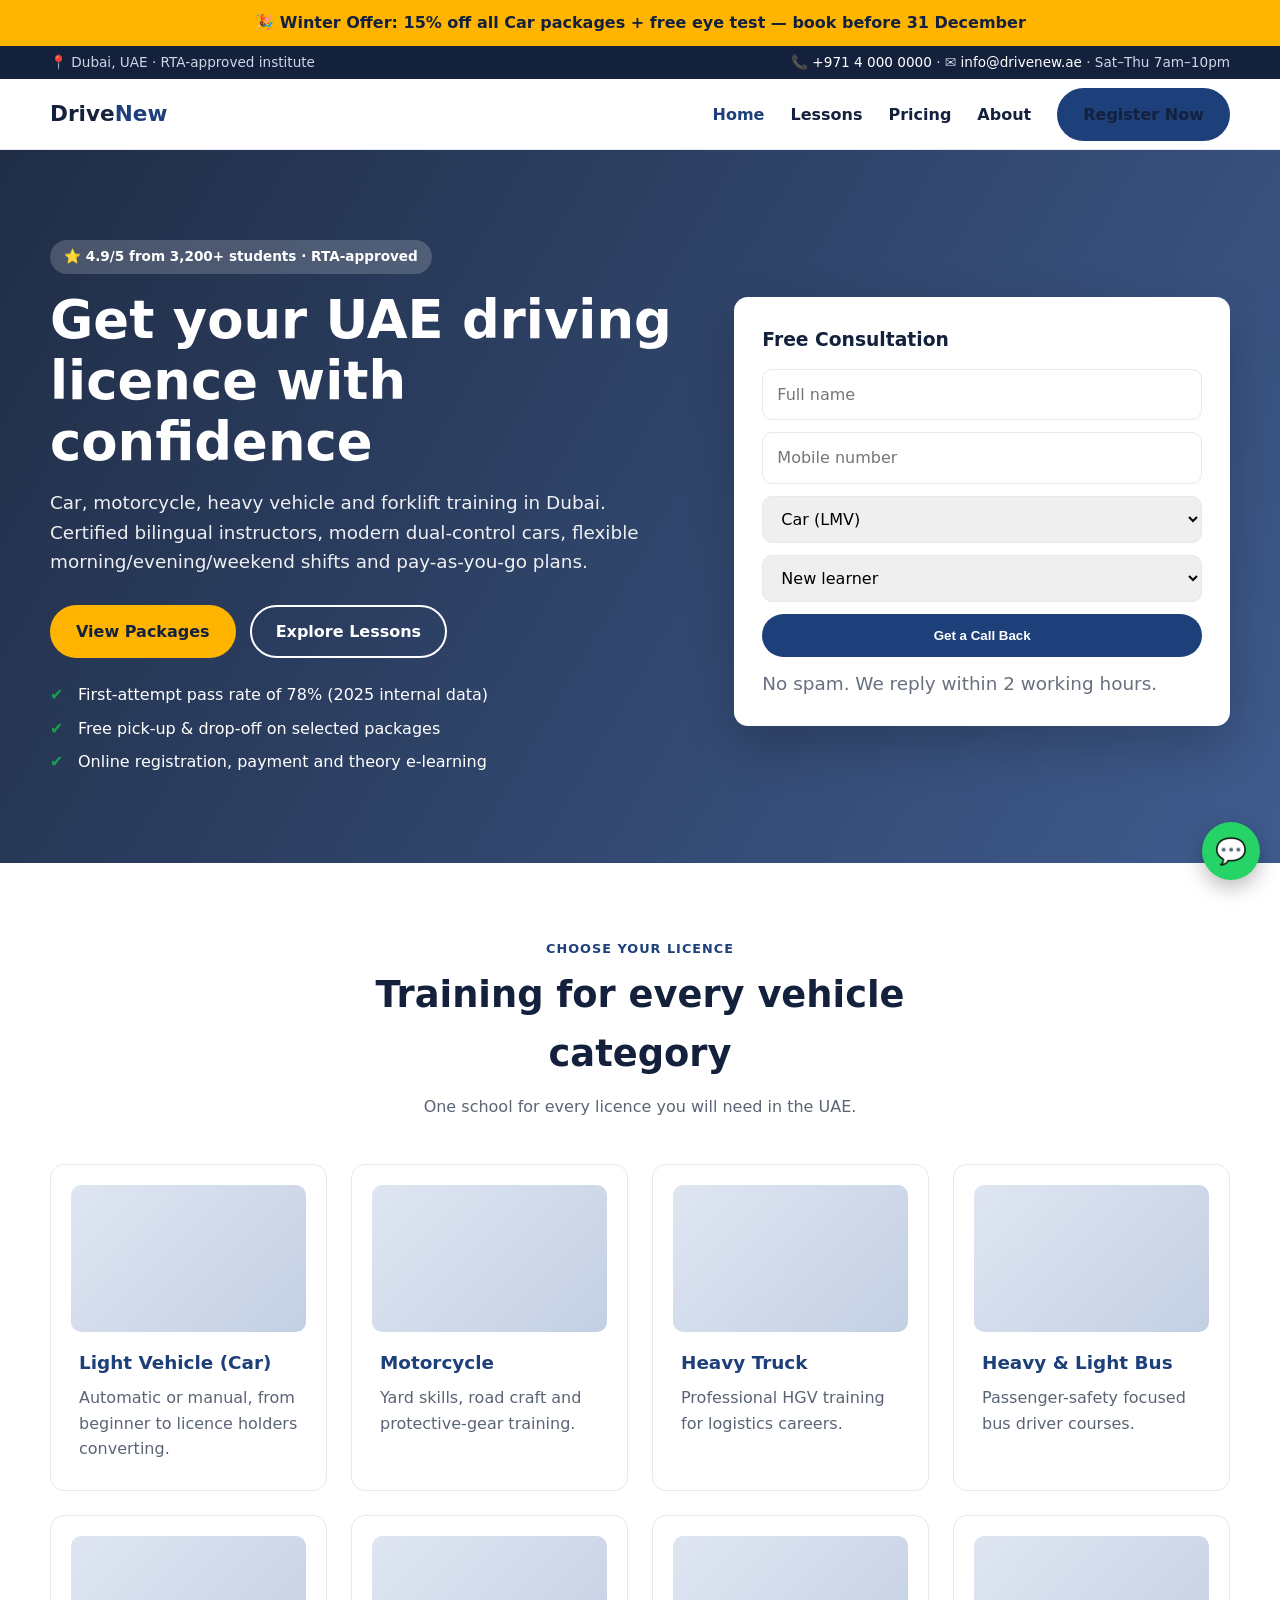
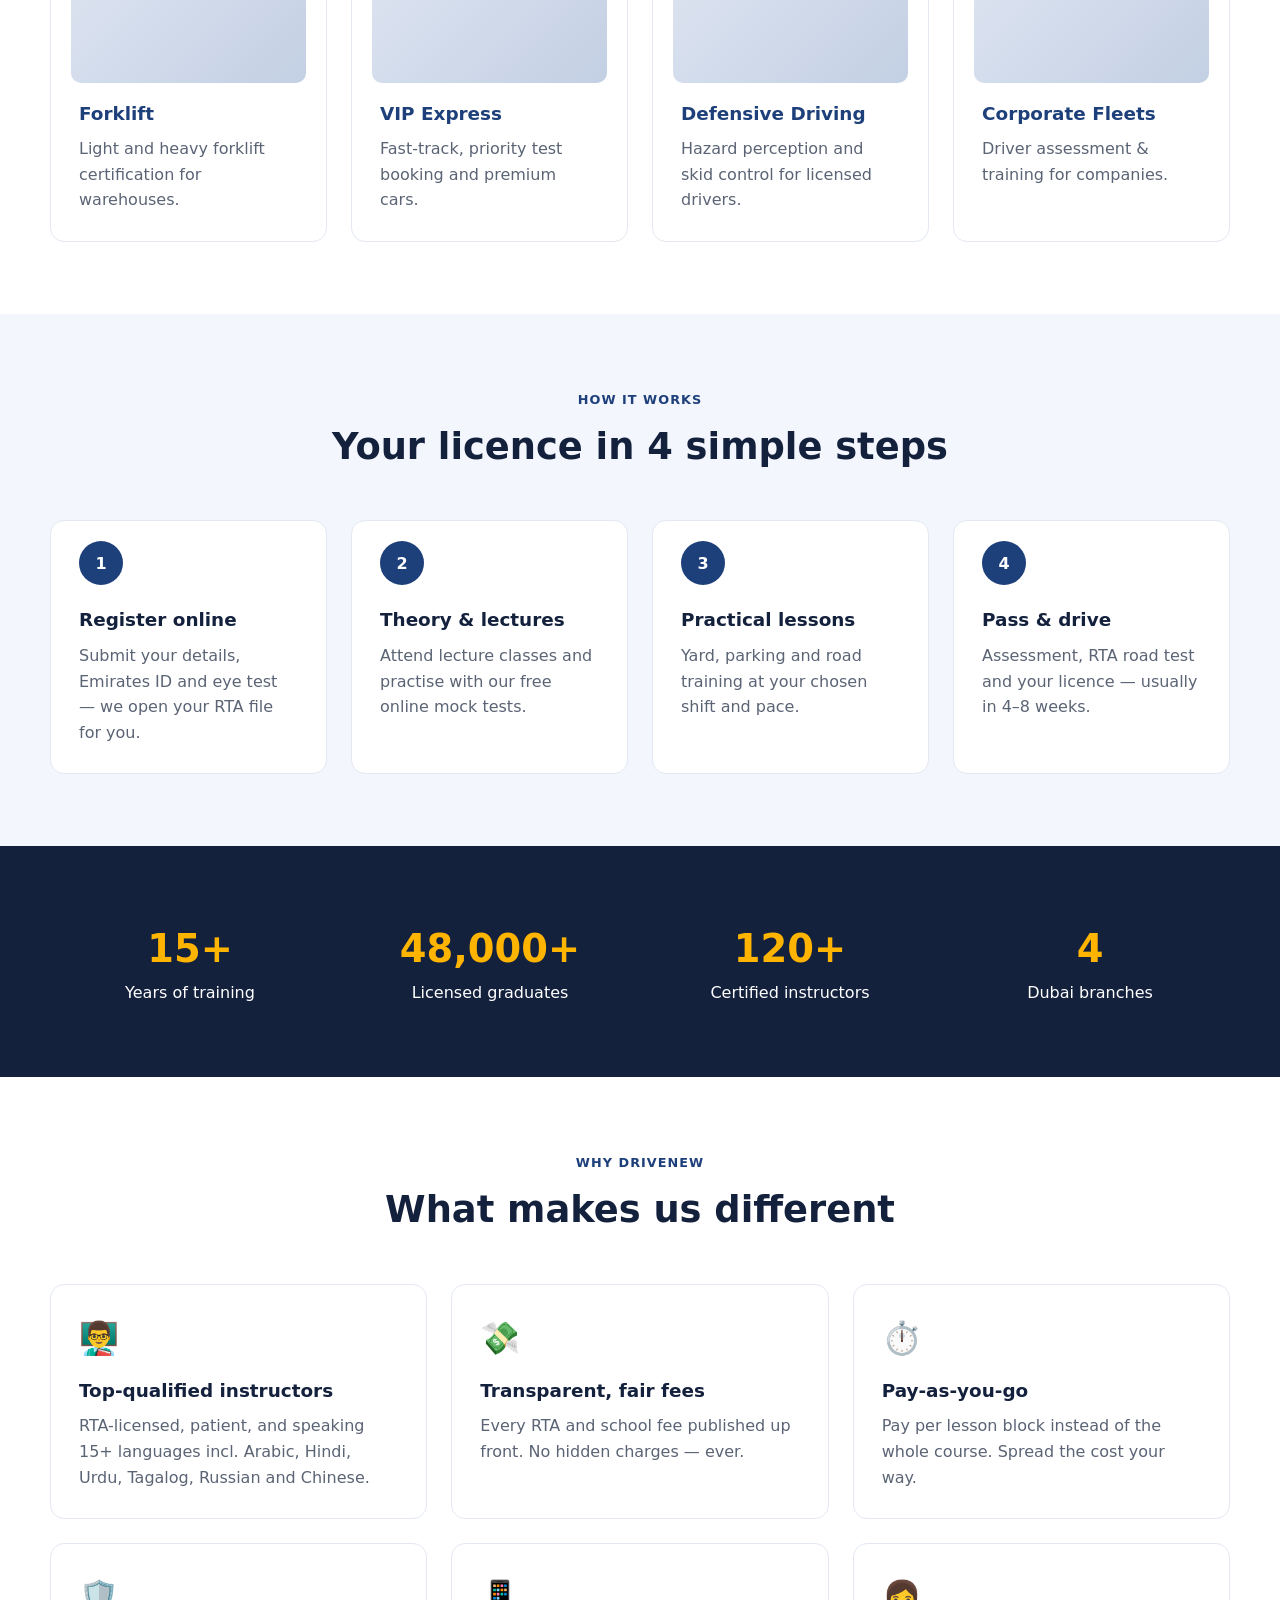
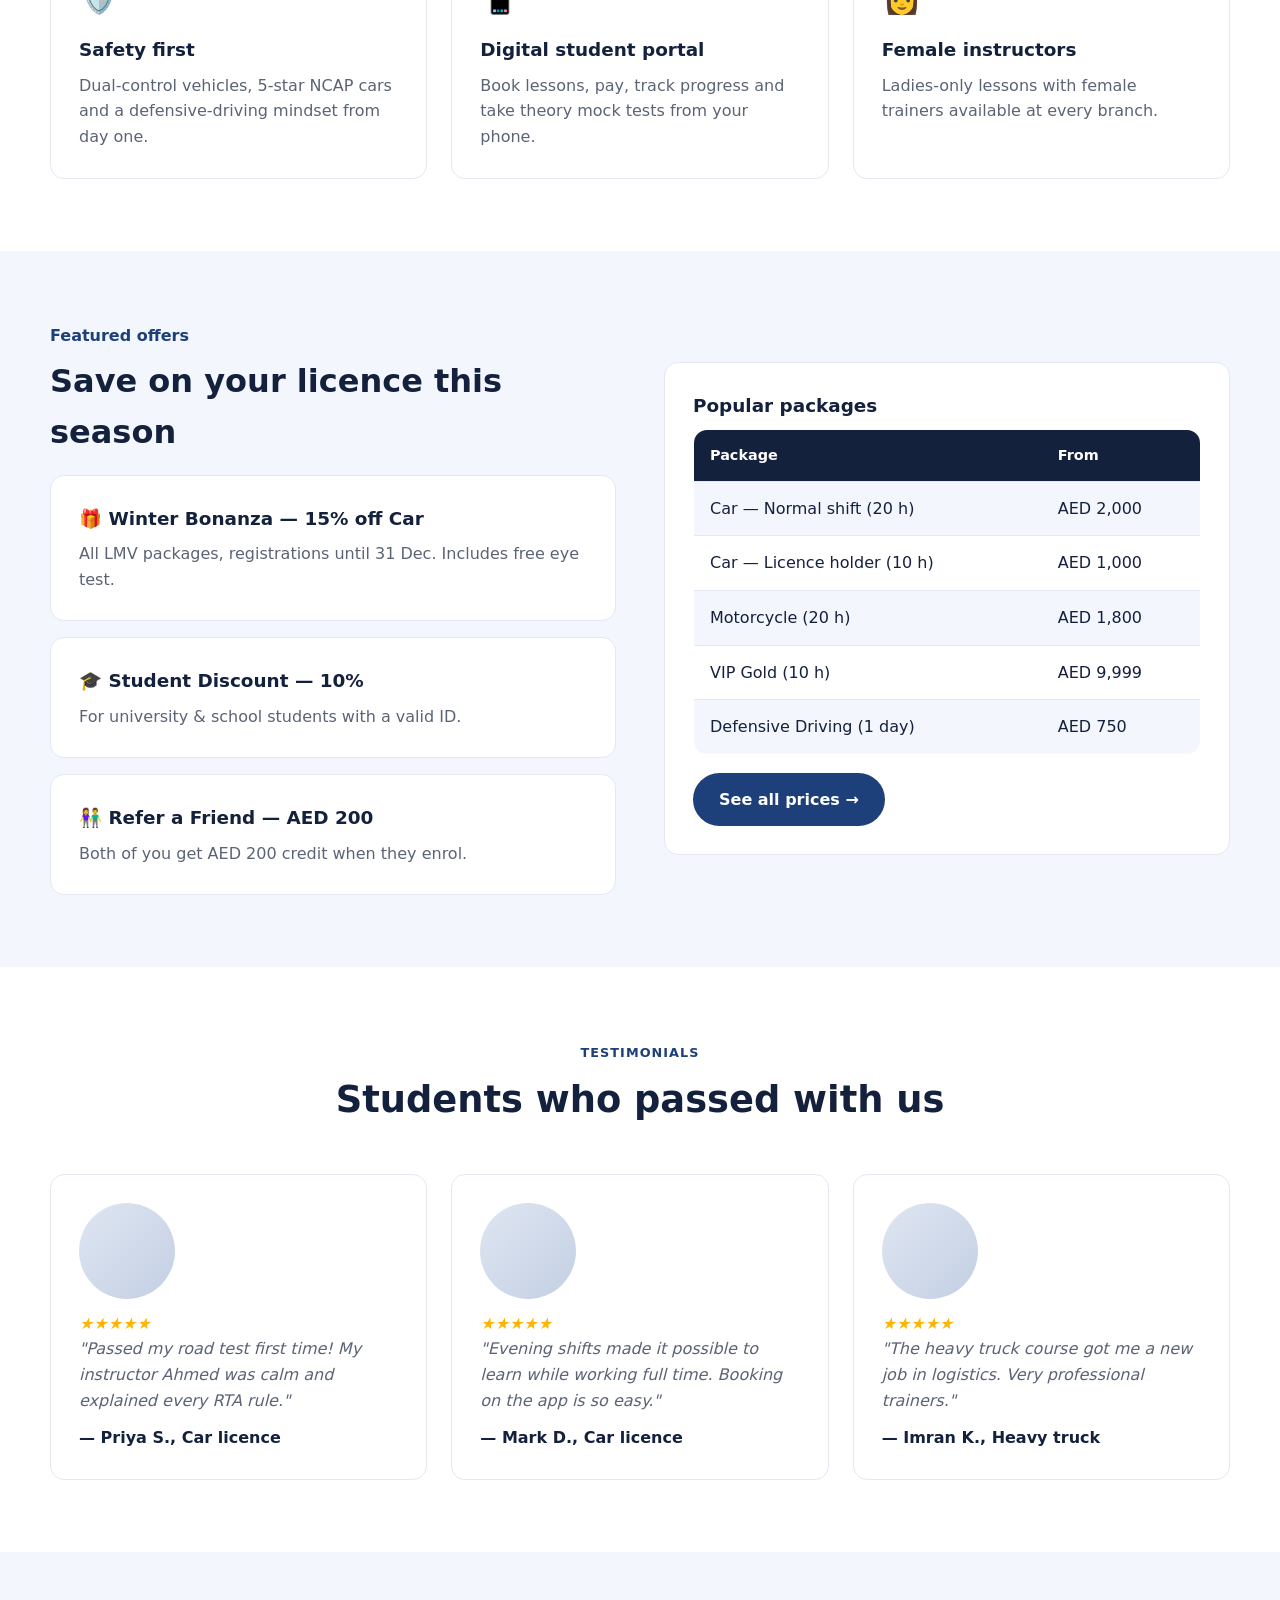
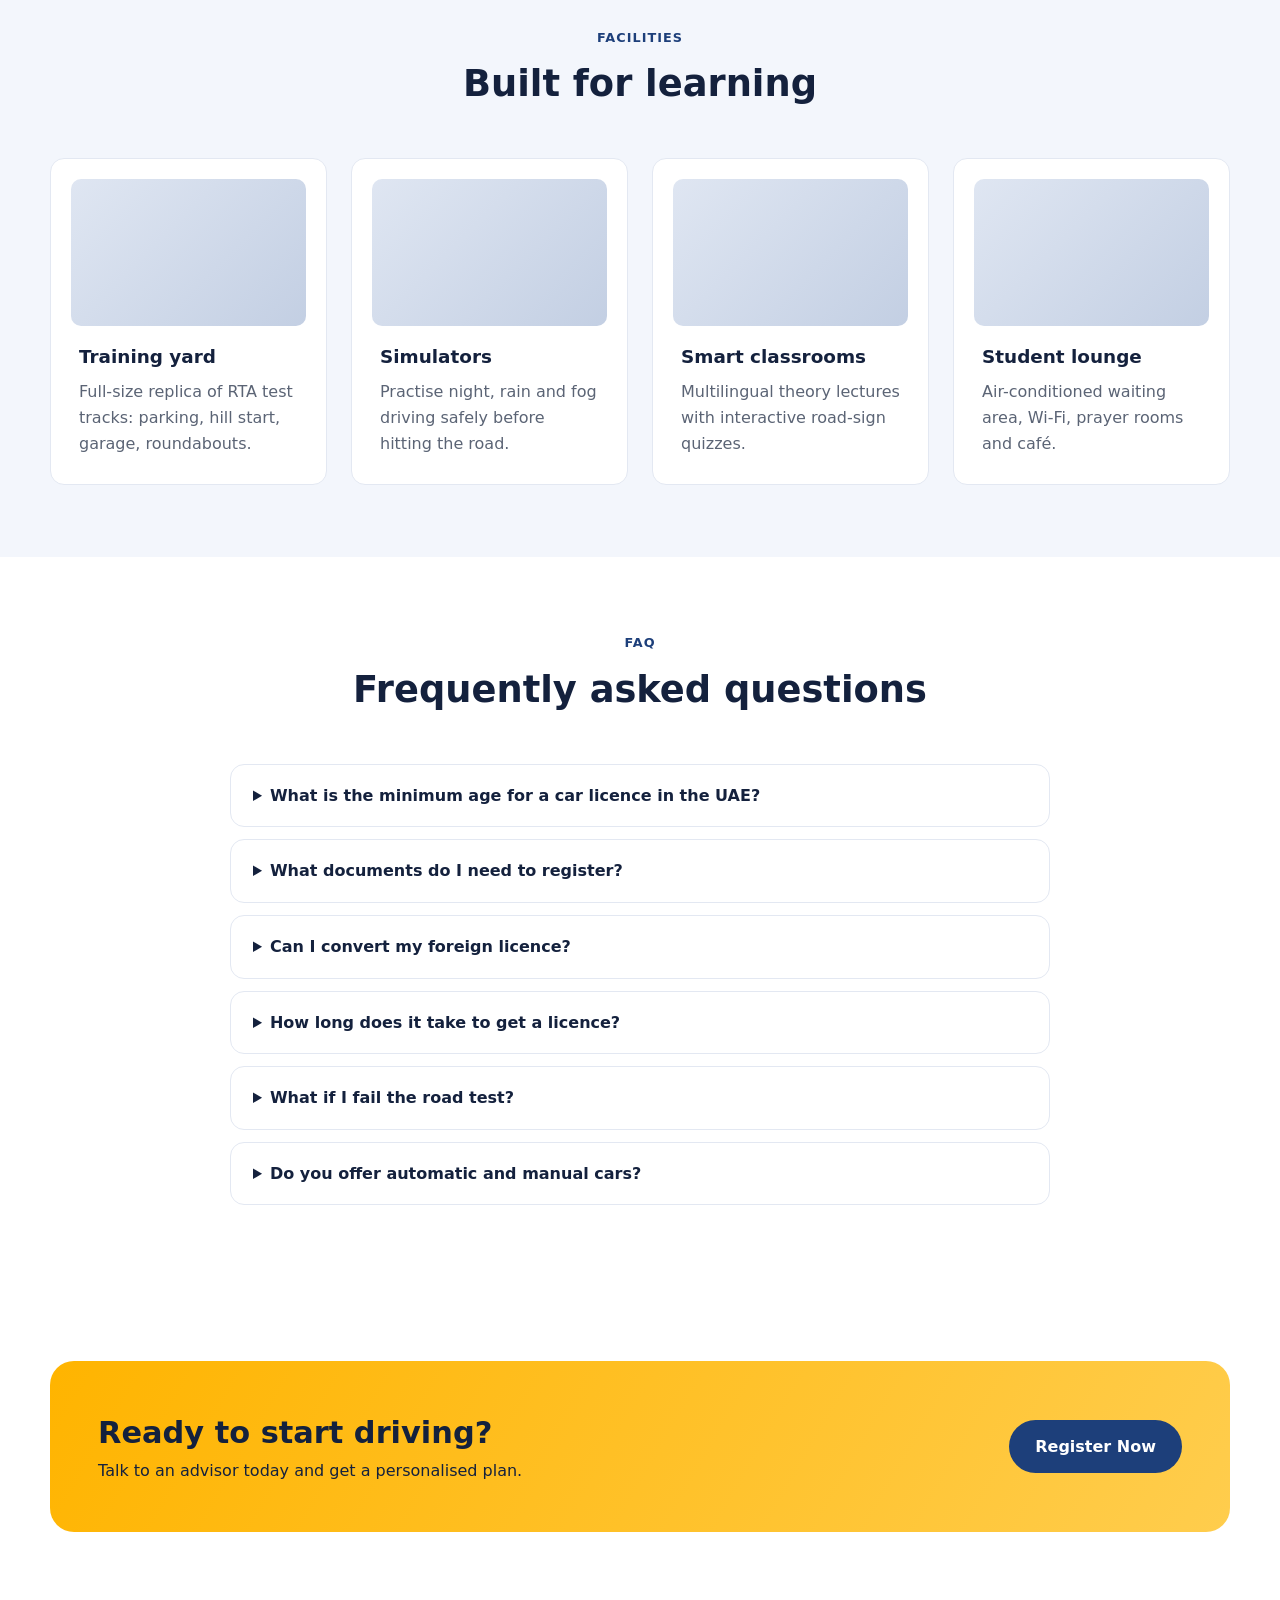
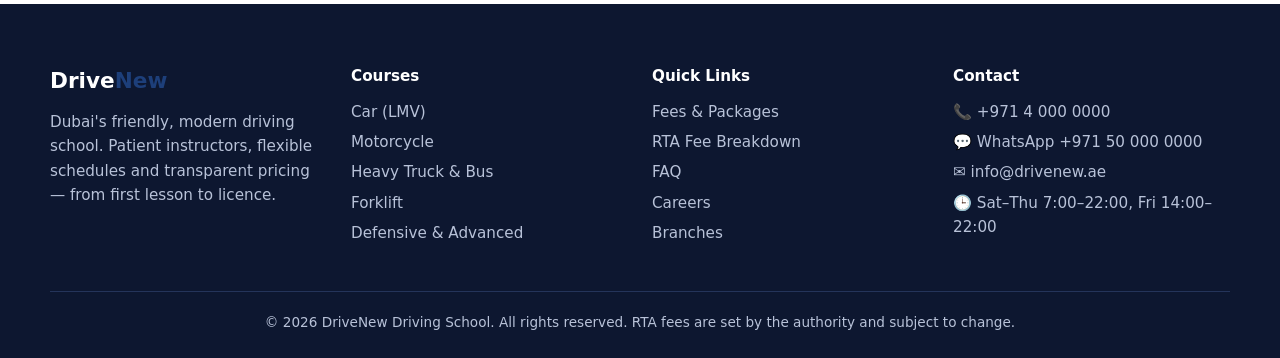
==== index.html @ b2848891 "Darken brand blue, add image slots across pages and image prompt guide Co-Authored-By: Claude Opus 5" ====
<!doctype html><html lang="en"><head><meta charset="utf-8"><meta name="viewport" content="width=device-width,initial-scale=1">
<title>Home | DriveNew Driving School Dubai</title><meta name="description" content="RTA-approved driving school in Dubai for car, motorcycle, heavy vehicle and forklift licences.">
<link rel="stylesheet" href="assets/styles.css"></head><body>
<div class="offer-strip">🎉 Winter Offer: 15% off all Car packages + free eye test — book before 31 December</div>
<div class="topbar"><div class="container"><span>📍 Dubai, UAE · RTA-approved institute</span><span>📞 <a href="tel:+97140000000">+971 4 000 0000</a> · ✉ <a href="mailto:info@drivenew.ae">info@drivenew.ae</a> · Sat–Thu 7am–10pm</span></div></div>
<header class="site"><div class="container"><a class="logo" href="index.html">Drive<span>New</span></a>
<button class="menu-btn" aria-label="Menu">☰</button>
<nav class="main"><a href="index.html" class="active">Home</a><a href="lessons.html" data-p="lessons">Lessons</a><a href="pricing.html" data-p="pricing">Pricing</a><a href="about.html" data-p="about">About</a><a class="btn btn-primary" href="pricing.html#enquire">Register Now</a></nav></div></header>
<section class="hero" style="--hero-img:url(assets/img/hero-home.jpg)"><div class="container hero-grid"><div>
<span class="badge">⭐ 4.9/5 from 3,200+ students · RTA-approved</span>
<h1>Get your UAE driving licence with confidence</h1>
<p>Car, motorcycle, heavy vehicle and forklift training in Dubai. Certified bilingual instructors, modern dual-control cars, flexible morning/evening/weekend shifts and pay-as-you-go plans.</p>
<div class="actions"><a class="btn btn-accent" href="pricing.html">View Packages</a><a class="btn btn-ghost" href="lessons.html">Explore Lessons</a></div>
<ul class="check" style="margin-top:24px;color:#fff"><li>First-attempt pass rate of 78% (2025 internal data)</li><li>Free pick-up &amp; drop-off on selected packages</li><li>Online registration, payment and theory e-learning</li></ul>
</div><form class="enquiry"><h3>Free Consultation</h3><input required placeholder="Full name"><input required type="tel" placeholder="Mobile number"><select><option>Car (LMV)</option><option>Motorcycle</option><option>Heavy Truck / Bus</option><option>Forklift</option><option>Defensive / Advanced</option></select><select><option>New learner</option><option>I have a foreign licence</option><option>Golden Chance / transfer</option></select><button class="btn btn-primary">Get a Call Back</button><p class="note">No spam. We reply within 2 working hours.</p></form></div></section>

<section><div class="container"><div class="sec-head"><span class="eyebrow">Choose your licence</span><h2>Training for every vehicle category</h2><p>One school for every licence you will need in the UAE.</p></div>
<div class="grid g4">
<a class="card" href="lessons.html#car"><span class="ph "><img src="assets/img/course-car.jpg" alt="course car" loading="lazy" onerror="this.remove()"></span><h3>Light Vehicle (Car)</h3><p>Automatic or manual, from beginner to licence holders converting.</p></a>
<a class="card" href="lessons.html#bike"><span class="ph "><img src="assets/img/course-motorcycle.jpg" alt="course motorcycle" loading="lazy" onerror="this.remove()"></span><h3>Motorcycle</h3><p>Yard skills, road craft and protective-gear training.</p></a>
<a class="card" href="lessons.html#heavy"><span class="ph "><img src="assets/img/course-truck.jpg" alt="course truck" loading="lazy" onerror="this.remove()"></span><h3>Heavy Truck</h3><p>Professional HGV training for logistics careers.</p></a>
<a class="card" href="lessons.html#heavy"><span class="ph "><img src="assets/img/course-bus.jpg" alt="course bus" loading="lazy" onerror="this.remove()"></span><h3>Heavy &amp; Light Bus</h3><p>Passenger-safety focused bus driver courses.</p></a>
<a class="card" href="lessons.html#forklift"><span class="ph "><img src="assets/img/course-forklift.jpg" alt="course forklift" loading="lazy" onerror="this.remove()"></span><h3>Forklift</h3><p>Light and heavy forklift certification for warehouses.</p></a>
<a class="card" href="lessons.html#vip"><span class="ph "><img src="assets/img/course-vip.jpg" alt="course vip" loading="lazy" onerror="this.remove()"></span><h3>VIP Express</h3><p>Fast-track, priority test booking and premium cars.</p></a>
<a class="card" href="lessons.html#advanced"><span class="ph "><img src="assets/img/course-defensive.jpg" alt="course defensive" loading="lazy" onerror="this.remove()"></span><h3>Defensive Driving</h3><p>Hazard perception and skid control for licensed drivers.</p></a>
<a class="card" href="lessons.html#corporate"><span class="ph "><img src="assets/img/course-corporate.jpg" alt="course corporate" loading="lazy" onerror="this.remove()"></span><h3>Corporate Fleets</h3><p>Driver assessment &amp; training for companies.</p></a>
</div></div></section>

<section class="soft"><div class="container"><div class="sec-head"><span class="eyebrow">How it works</span><h2>Your licence in 4 simple steps</h2></div>
<div class="grid g4 steps">
<div class="card step"><h3>Register online</h3><p>Submit your details, Emirates ID and eye test — we open your RTA file for you.</p></div>
<div class="card step"><h3>Theory &amp; lectures</h3><p>Attend lecture classes and practise with our free online mock tests.</p></div>
<div class="card step"><h3>Practical lessons</h3><p>Yard, parking and road training at your chosen shift and pace.</p></div>
<div class="card step"><h3>Pass &amp; drive</h3><p>Assessment, RTA road test and your licence — usually in 4–8 weeks.</p></div>
</div></div></section>

<section class="dark"><div class="container"><div class="stats">
<div><strong>15+</strong>Years of training</div><div><strong>48,000+</strong>Licensed graduates</div><div><strong>120+</strong>Certified instructors</div><div><strong>4</strong>Dubai branches</div>
</div></div></section>

<section><div class="container"><div class="sec-head"><span class="eyebrow">Why DriveNew</span><h2>What makes us different</h2></div>
<div class="grid g3">
<div class="card"><span class="icon">👨‍🏫</span><h3>Top-qualified instructors</h3><p>RTA-licensed, patient, and speaking 15+ languages incl. Arabic, Hindi, Urdu, Tagalog, Russian and Chinese.</p></div>
<div class="card"><span class="icon">💸</span><h3>Transparent, fair fees</h3><p>Every RTA and school fee published up front. No hidden charges — ever.</p></div>
<div class="card"><span class="icon">⏱️</span><h3>Pay-as-you-go</h3><p>Pay per lesson block instead of the whole course. Spread the cost your way.</p></div>
<div class="card"><span class="icon">🛡️</span><h3>Safety first</h3><p>Dual-control vehicles, 5-star NCAP cars and a defensive-driving mindset from day one.</p></div>
<div class="card"><span class="icon">📱</span><h3>Digital student portal</h3><p>Book lessons, pay, track progress and take theory mock tests from your phone.</p></div>
<div class="card"><span class="icon">👩</span><h3>Female instructors</h3><p>Ladies-only lessons with female trainers available at every branch.</p></div>
</div></div></section>

<section class="soft"><div class="container split"><div>
<span class="eyebrow" style="color:var(--brand);font-weight:700">Featured offers</span><h2 style="font-size:2rem;margin:8px 0 16px">Save on your licence this season</h2>
<div class="card" style="margin-bottom:16px"><h3>🎁 Winter Bonanza — 15% off Car</h3><p>All LMV packages, registrations until 31 Dec. Includes free eye test.</p></div>
<div class="card" style="margin-bottom:16px"><h3>🎓 Student Discount — 10%</h3><p>For university &amp; school students with a valid ID.</p></div>
<div class="card"><h3>👫 Refer a Friend — AED 200</h3><p>Both of you get AED 200 credit when they enrol.</p></div>
</div><div><div class="card"><h3>Popular packages</h3><div class="table-wrap"><table><tr><th>Package</th><th>From</th></tr>
<tr><td>Car — Normal shift (20 h)</td><td>AED 2,000</td></tr><tr><td>Car — Licence holder (10 h)</td><td>AED 1,000</td></tr><tr><td>Motorcycle (20 h)</td><td>AED 1,800</td></tr><tr><td>VIP Gold (10 h)</td><td>AED 9,999</td></tr><tr><td>Defensive Driving (1 day)</td><td>AED 750</td></tr></table></div>
<a class="btn btn-primary" style="margin-top:18px" href="pricing.html">See all prices →</a></div></div></div></section>

<section><div class="container"><div class="sec-head"><span class="eyebrow">Testimonials</span><h2>Students who passed with us</h2></div>
<div class="grid g3">
<blockquote class="card quote"><span class="ph round"><img src="assets/img/student-1.jpg" alt="student" loading="lazy" onerror="this.remove()"></span><div class="stars">★★★★★</div><p>"Passed my road test first time! My instructor Ahmed was calm and explained every RTA rule."</p><footer>— Priya S., Car licence</footer></blockquote>
<blockquote class="card quote"><span class="ph round"><img src="assets/img/student-2.jpg" alt="student" loading="lazy" onerror="this.remove()"></span><div class="stars">★★★★★</div><p>"Evening shifts made it possible to learn while working full time. Booking on the app is so easy."</p><footer>— Mark D., Car licence</footer></blockquote>
<blockquote class="card quote"><span class="ph round"><img src="assets/img/student-3.jpg" alt="student" loading="lazy" onerror="this.remove()"></span><div class="stars">★★★★★</div><p>"The heavy truck course got me a new job in logistics. Very professional trainers."</p><footer>— Imran K., Heavy truck</footer></blockquote>
</div></div></section>

<section class="soft"><div class="container"><div class="sec-head"><span class="eyebrow">Facilities</span><h2>Built for learning</h2></div>
<div class="grid g4">
<div class="card"><span class="ph "><img src="assets/img/facility-yard.jpg" alt="facility yard" loading="lazy" onerror="this.remove()"></span><h3>Training yard</h3><p>Full-size replica of RTA test tracks: parking, hill start, garage, roundabouts.</p></div>
<div class="card"><span class="ph "><img src="assets/img/facility-simulator.jpg" alt="facility simulator" loading="lazy" onerror="this.remove()"></span><h3>Simulators</h3><p>Practise night, rain and fog driving safely before hitting the road.</p></div>
<div class="card"><span class="ph "><img src="assets/img/facility-classroom.jpg" alt="facility classroom" loading="lazy" onerror="this.remove()"></span><h3>Smart classrooms</h3><p>Multilingual theory lectures with interactive road-sign quizzes.</p></div>
<div class="card"><span class="ph "><img src="assets/img/facility-lounge.jpg" alt="facility lounge" loading="lazy" onerror="this.remove()"></span><h3>Student lounge</h3><p>Air-conditioned waiting area, Wi-Fi, prayer rooms and café.</p></div>
</div></div></section>

<section id="faq"><div class="container" style="max-width:820px"><div class="sec-head"><span class="eyebrow">FAQ</span><h2>Frequently asked questions</h2></div><div class="faq">
<details><summary>What is the minimum age for a car licence in the UAE?</summary><p>17 years for a light vehicle (from 2025 rules), 17 for motorcycles, and 20 for heavy vehicles.</p></details>
<details><summary>What documents do I need to register?</summary><p>Emirates ID (or passport with visa), eye test result, 2 passport photos and, if applicable, your home-country licence.</p></details>
<details><summary>Can I convert my foreign licence?</summary><p>Holders from many countries can swap directly; others can take the "Golden Chance" evaluation test and skip most lessons.</p></details>
<details><summary>How long does it take to get a licence?</summary><p>Typically 4–8 weeks depending on your shift, lesson hours and RTA test availability. VIP Express can be faster.</p></details>
<details><summary>What if I fail the road test?</summary><p>You'll get extra lessons (minimum hours set by RTA) and rebook. Our VIP Platinum includes unlimited retests.</p></details>
<details><summary>Do you offer automatic and manual cars?</summary><p>Yes. Automatic is most popular; manual licences also allow you to drive automatics.</p></details>
</div></div></section>

<section><div class="container"><div class="cta"><div><h2>Ready to start driving?</h2><p>Talk to an advisor today and get a personalised plan.</p></div><a class="btn btn-primary" href="pricing.html#enquire">Register Now</a></div></div></section>
<footer class="site"><div class="container grid g4">
<div><a class="logo" href="index.html" style="color:#fff">Drive<span>New</span></a><p style="margin-top:12px">Dubai's friendly, modern driving school. Patient instructors, flexible schedules and transparent pricing — from first lesson to licence.</p></div>
<div><h4>Courses</h4><ul><li><a href="lessons.html#car">Car (LMV)</a></li><li><a href="lessons.html#bike">Motorcycle</a></li><li><a href="lessons.html#heavy">Heavy Truck &amp; Bus</a></li><li><a href="lessons.html#forklift">Forklift</a></li><li><a href="lessons.html#advanced">Defensive &amp; Advanced</a></li></ul></div>
<div><h4>Quick Links</h4><ul><li><a href="pricing.html">Fees &amp; Packages</a></li><li><a href="pricing.html#rta">RTA Fee Breakdown</a></li><li><a href="index.html#faq">FAQ</a></li><li><a href="about.html#careers">Careers</a></li><li><a href="about.html#branches">Branches</a></li></ul></div>
<div><h4>Contact</h4><ul><li>📞 +971 4 000 0000</li><li>💬 WhatsApp +971 50 000 0000</li><li>✉ info@drivenew.ae</li><li>🕒 Sat–Thu 7:00–22:00, Fri 14:00–22:00</li></ul></div>
</div><div class="container copy">© <span id="year"></span> DriveNew Driving School. All rights reserved. RTA fees are set by the authority and subject to change.</div></footer>
<a class="float-wa" href="https://wa.me/971500000000" aria-label="WhatsApp">💬</a>
<script src="assets/main.js"></script></body></html>
---- assets/styles.css ----
:root{--brand:#1d3f7a;--brand-d:#142d5a;--accent:#ffb400;--ink:#14213d;--muted:#5b6475;--bg:#fff;--soft:#f3f6fc;--line:#e3e8f2;--ok:#16a34a;--r:14px}
*{box-sizing:border-box;margin:0;padding:0}
body{font-family:system-ui,-apple-system,"Segoe UI",Roboto,sans-serif;color:var(--ink);background:var(--bg);line-height:1.6}
a{color:var(--brand);text-decoration:none}
img{max-width:100%}
.container{width:min(1180px,100% - 32px);margin-inline:auto}
.topbar{background:var(--ink);color:#cfd6e6;font-size:.85rem;padding:6px 0}
.topbar .container{display:flex;justify-content:space-between;gap:12px;flex-wrap:wrap}
.topbar a{color:#fff}
header.site{position:sticky;top:0;z-index:50;background:#fff;border-bottom:1px solid var(--line)}
header.site .container{display:flex;align-items:center;justify-content:space-between;height:70px}
.logo{font-weight:800;font-size:1.35rem;color:var(--ink)}.logo span{color:var(--brand)}
nav.main{display:flex;gap:26px;align-items:center}
nav.main a{color:var(--ink);font-weight:600}
nav.main a.active,nav.main a:hover{color:var(--brand)}
.menu-btn{display:none;background:none;border:0;font-size:1.6rem;cursor:pointer}
.btn{display:inline-block;padding:12px 24px;border-radius:999px;font-weight:700;border:2px solid transparent;cursor:pointer;transition:.2s}
.btn-primary{background:var(--brand);color:#fff}.btn-primary:hover{background:var(--brand-d)}
.btn-accent{background:var(--accent);color:var(--ink)}
.btn-ghost{border-color:currentColor;color:#fff}
.btn-outline{border-color:var(--brand);color:var(--brand)}
.hero{background:linear-gradient(120deg,rgba(13,27,54,.92),rgba(29,63,122,.85)),var(--hero-img,none) center/cover;color:#fff;padding:90px 0 80px}
.hero.small{padding:60px 0}
.hero h1{font-size:clamp(2rem,5vw,3.3rem);line-height:1.15;margin-bottom:16px}
.hero p{font-size:1.15rem;opacity:.92;max-width:640px}
.hero .actions{display:flex;gap:14px;margin-top:28px;flex-wrap:wrap}
.hero-grid{display:grid;grid-template-columns:1.3fr 1fr;gap:40px;align-items:center}
.badge{display:inline-block;background:rgba(255,255,255,.18);padding:6px 14px;border-radius:999px;font-size:.85rem;margin-bottom:16px;font-weight:600}
section{padding:72px 0}
section.soft{background:var(--soft)}
section.dark{background:var(--ink);color:#fff}
.sec-head{text-align:center;max-width:720px;margin:0 auto 44px}
.sec-head .eyebrow{color:var(--brand);font-weight:700;text-transform:uppercase;letter-spacing:.08em;font-size:.8rem}
section.dark .eyebrow{color:var(--accent)}
.sec-head h2{font-size:clamp(1.6rem,3.5vw,2.3rem);margin:6px 0 10px}
.sec-head p{color:var(--muted)}section.dark .sec-head p{color:#b8c2d8}
.grid{display:grid;gap:24px}
.g2{grid-template-columns:repeat(2,1fr)}.g3{grid-template-columns:repeat(3,1fr)}.g4{grid-template-columns:repeat(4,1fr)}
.card{background:#fff;border:1px solid var(--line);border-radius:var(--r);padding:28px;transition:.2s}
.card:hover{transform:translateY(-3px);box-shadow:0 12px 30px rgba(20,33,61,.08)}
section.dark .card{background:#1d2c4f;border-color:#2c3d66;color:#fff}
.card h3{margin-bottom:8px;font-size:1.15rem}
.card p,.card li{color:var(--muted)}section.dark .card p{color:#b8c2d8}
.icon{font-size:2rem;margin-bottom:12px;display:block}
.stats{display:grid;grid-template-columns:repeat(4,1fr);gap:20px;text-align:center}
.stats strong{display:block;font-size:2.4rem;color:var(--accent)}
.steps{counter-reset:s}
.step{position:relative;padding-top:56px}
.step:before{counter-increment:s;content:counter(s);position:absolute;top:0;left:28px;width:44px;height:44px;border-radius:50%;background:var(--brand);color:#fff;display:grid;place-items:center;font-weight:800;margin-top:20px}
.step.card{padding-top:84px}
.check{list-style:none}.check li{padding-left:28px;position:relative;margin:8px 0}
.check li:before{content:"✔";position:absolute;left:0;color:var(--ok);font-weight:700}
.price-card{text-align:center;display:flex;flex-direction:column}
.price-card .amount{font-size:2.6rem;font-weight:800;color:var(--ink);margin:10px 0}
.price-card .amount small{font-size:1rem;color:var(--muted);font-weight:600}
.price-card ul{text-align:left;margin:18px 0 24px;flex:1}
.price-card.featured{border:2px solid var(--brand);position:relative}
.price-card.featured:before{content:"Most Popular";position:absolute;top:-14px;left:50%;transform:translateX(-50%);background:var(--brand);color:#fff;padding:3px 14px;border-radius:999px;font-size:.8rem;font-weight:700}
table{width:100%;border-collapse:collapse;background:#fff;border-radius:var(--r);overflow:hidden;border:1px solid var(--line)}
th,td{padding:14px 16px;text-align:left;border-bottom:1px solid var(--line)}
th{background:var(--ink);color:#fff;font-size:.9rem}
tr:nth-child(even) td{background:var(--soft)}
.table-wrap{overflow-x:auto}
.note{font-size:.85rem;color:var(--muted);margin-top:12px}
.tabs{display:flex;gap:8px;justify-content:center;flex-wrap:wrap;margin-bottom:32px}
.tab{padding:10px 20px;border-radius:999px;border:1px solid var(--line);background:#fff;font-weight:600;cursor:pointer}
.tab.active{background:var(--brand);color:#fff;border-color:var(--brand)}
.tab-panel{display:none}.tab-panel.active{display:block}
.faq details{background:#fff;border:1px solid var(--line);border-radius:var(--r);padding:18px 22px;margin-bottom:12px}
.faq summary{font-weight:700;cursor:pointer}.faq details p{margin-top:10px;color:var(--muted)}
.quote{font-style:italic}.quote footer{font-style:normal;font-weight:700;margin-top:12px;color:var(--ink)}
.stars{color:var(--accent)}
.cta{background:linear-gradient(120deg,#ffb400,#ffcd4d);border-radius:24px;padding:48px;display:flex;justify-content:space-between;align-items:center;gap:24px;flex-wrap:wrap}
.cta h2{font-size:1.9rem}
form.enquiry{background:#fff;color:var(--ink);border-radius:var(--r);padding:28px;box-shadow:0 20px 50px rgba(0,0,0,.2)}
form.enquiry h3{margin-bottom:14px}
form.enquiry input,form.enquiry select,form.enquiry textarea{width:100%;padding:12px 14px;border:1px solid var(--line);border-radius:10px;margin-bottom:12px;font:inherit}
form.enquiry .btn{width:100%}
.timeline{border-left:3px solid var(--brand);padding-left:28px;max-width:760px;margin:auto}
.timeline .item{position:relative;margin-bottom:30px}
.timeline .item:before{content:"";position:absolute;left:-37px;top:6px;width:15px;height:15px;border-radius:50%;background:var(--accent);border:3px solid #fff;box-shadow:0 0 0 2px var(--brand)}
.timeline h4{color:var(--brand)}
.team .avatar{width:84px;height:84px;border-radius:50%;background:var(--soft);display:grid;place-items:center;font-size:2.2rem;margin-bottom:12px}
.split{display:grid;grid-template-columns:1fr 1fr;gap:48px;align-items:center}
.pill{display:inline-block;background:var(--soft);color:var(--brand);padding:4px 12px;border-radius:999px;font-size:.8rem;font-weight:700;margin:0 6px 6px 0}
.offer-strip{background:var(--accent);color:var(--ink);text-align:center;padding:10px;font-weight:700}
footer.site{background:#0d1730;color:#b8c2d8;padding:60px 0 24px;font-size:.95rem}
footer.site h4{color:#fff;margin-bottom:12px}
footer.site a{color:#b8c2d8}footer.site a:hover{color:#fff}
footer.site ul{list-style:none}footer.site li{margin:6px 0}
.copy{border-top:1px solid #24345a;margin-top:40px;padding-top:20px;text-align:center;font-size:.85rem}
.float-wa{position:fixed;right:20px;bottom:20px;background:#25d366;color:#fff;width:58px;height:58px;border-radius:50%;display:grid;place-items:center;font-size:1.6rem;box-shadow:0 8px 20px rgba(0,0,0,.25);z-index:60}
@media(max-width:900px){.g3,.g4,.stats{grid-template-columns:repeat(2,1fr)}.hero-grid,.split{grid-template-columns:1fr}
nav.main{display:none;position:absolute;top:70px;left:0;right:0;background:#fff;flex-direction:column;padding:20px;border-bottom:1px solid var(--line)}nav.main.open{display:flex}.menu-btn{display:block}}
@media(max-width:600px){.g2,.g3,.g4,.stats{grid-template-columns:1fr}section{padding:52px 0}.cta{padding:30px}}
.ph{position:relative;display:block;aspect-ratio:16/10;border-radius:10px;overflow:hidden;margin:-8px -8px 16px;background:linear-gradient(135deg,#dfe6f2,#c3cfe3)}
.ph img{width:100%;height:100%;object-fit:cover;display:block}
.ph.tall{aspect-ratio:4/3;margin:0}
.ph.round{border-radius:50%;width:96px;height:96px;aspect-ratio:1;margin:0 0 12px}
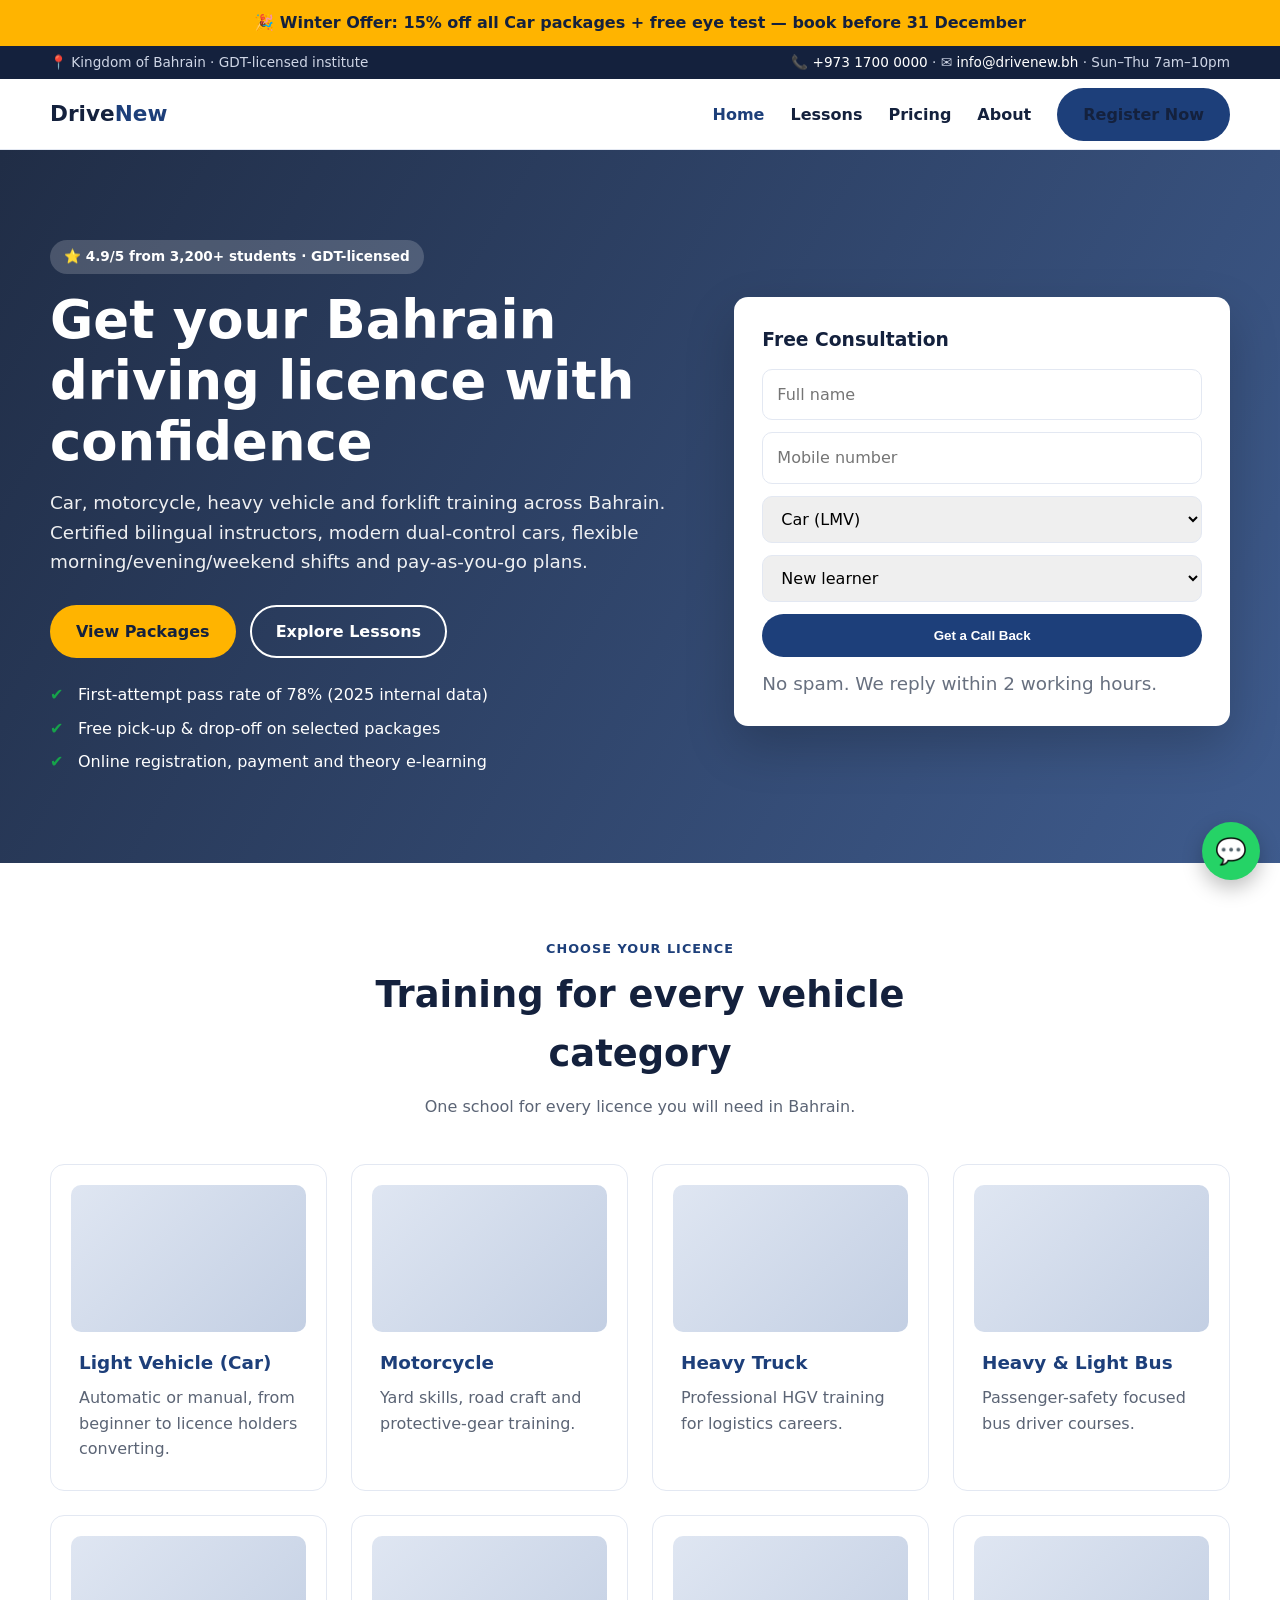
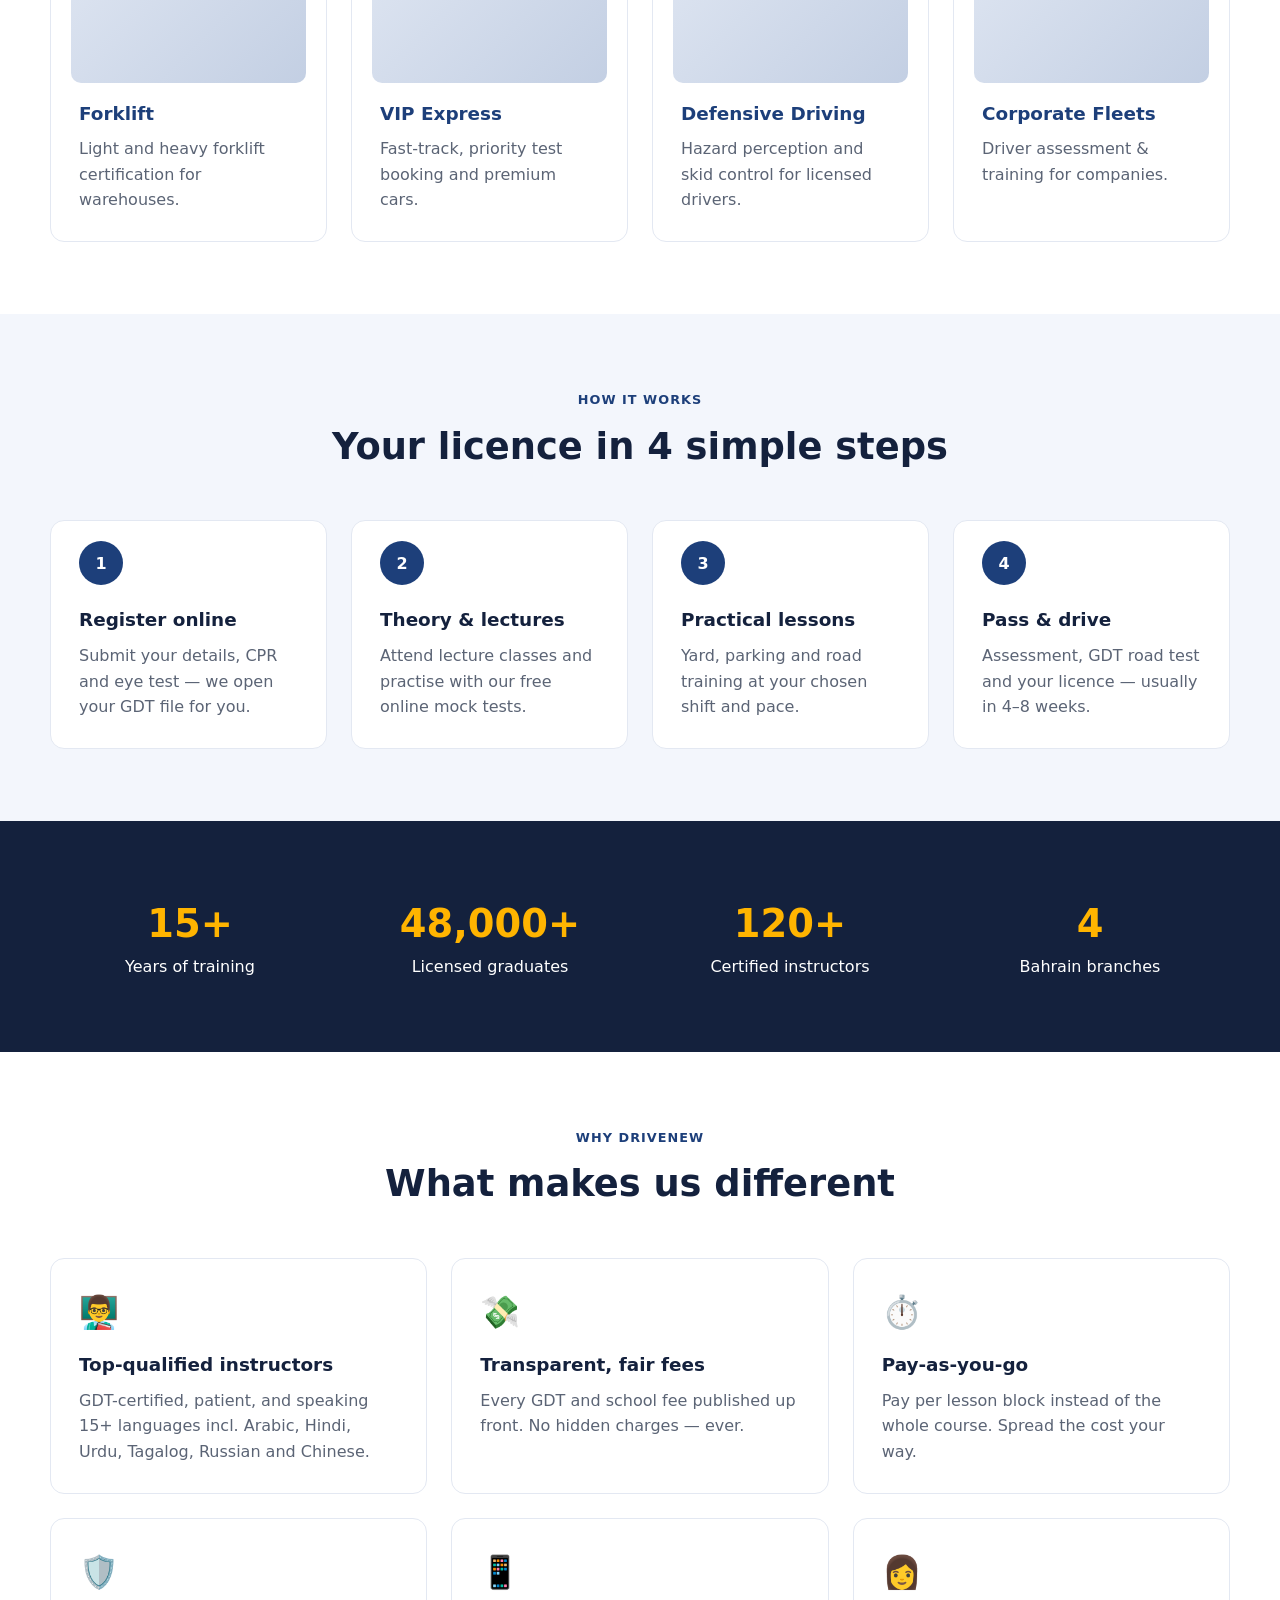
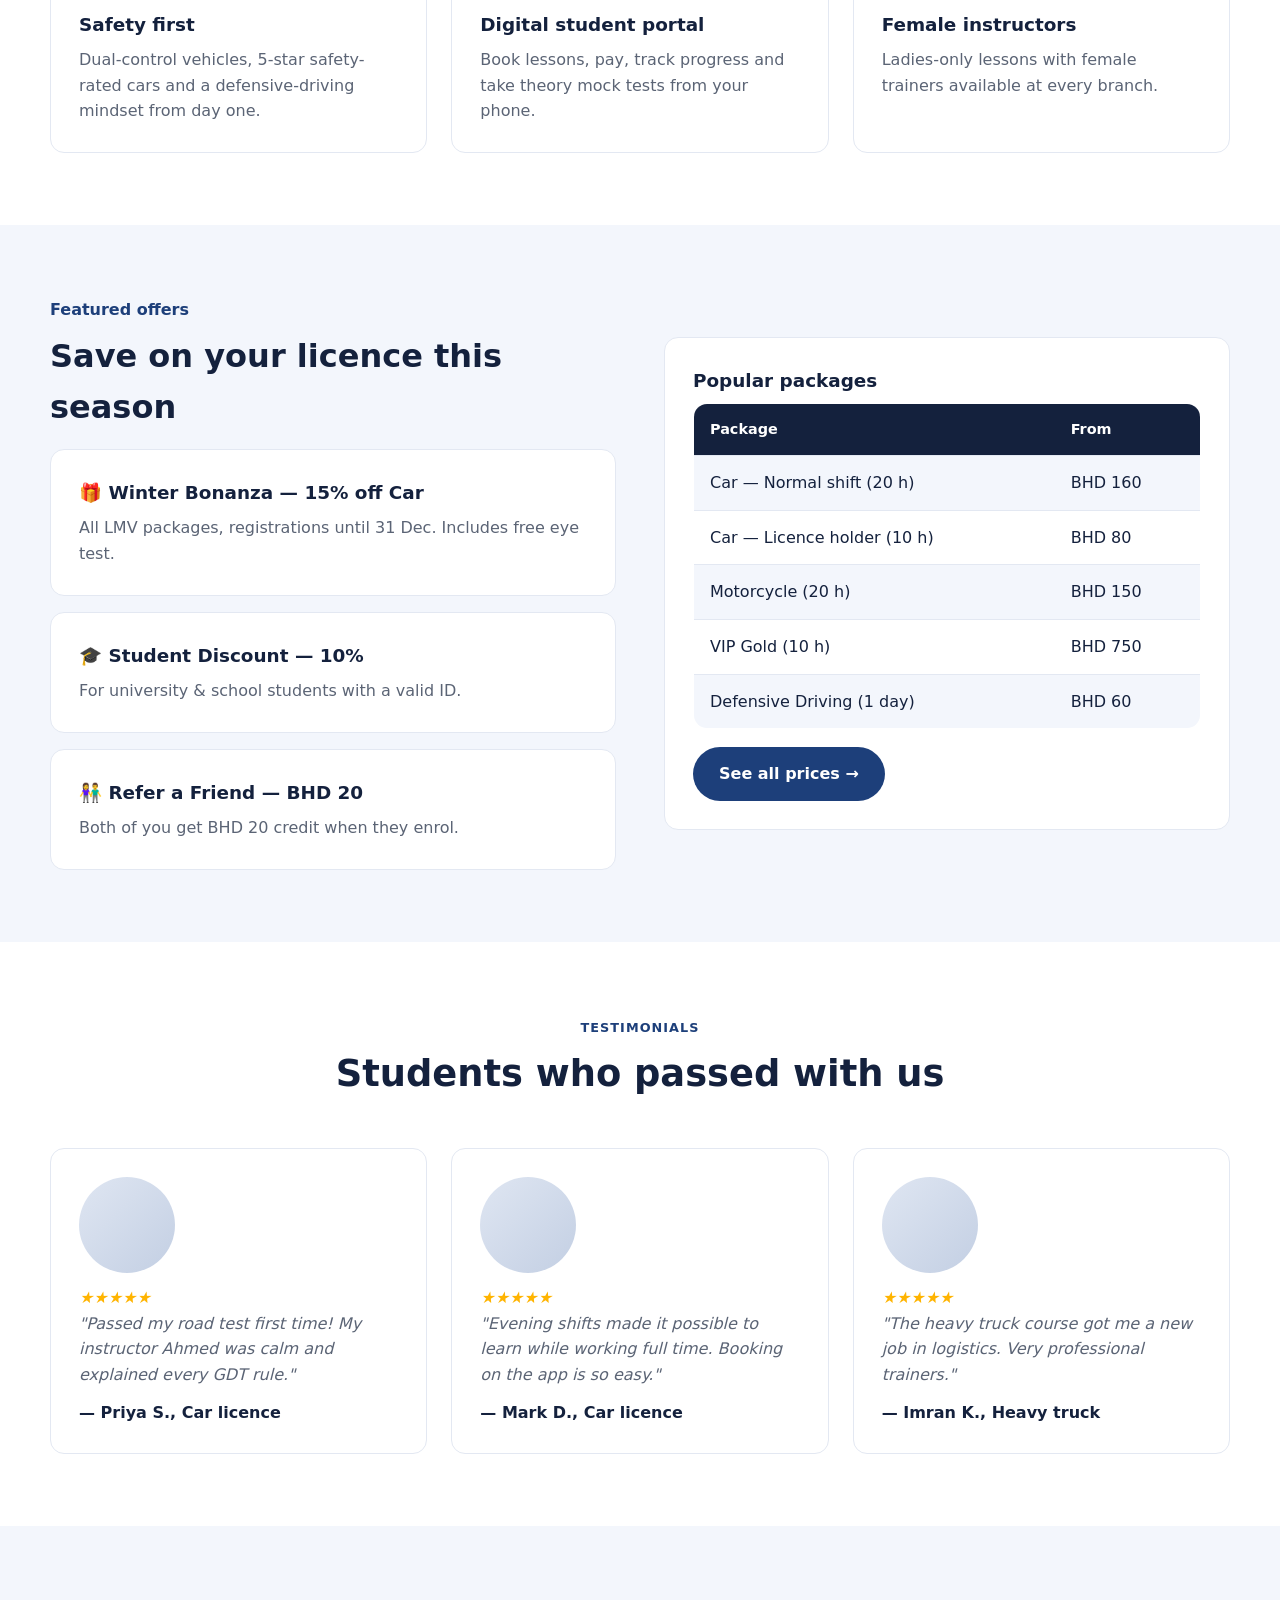
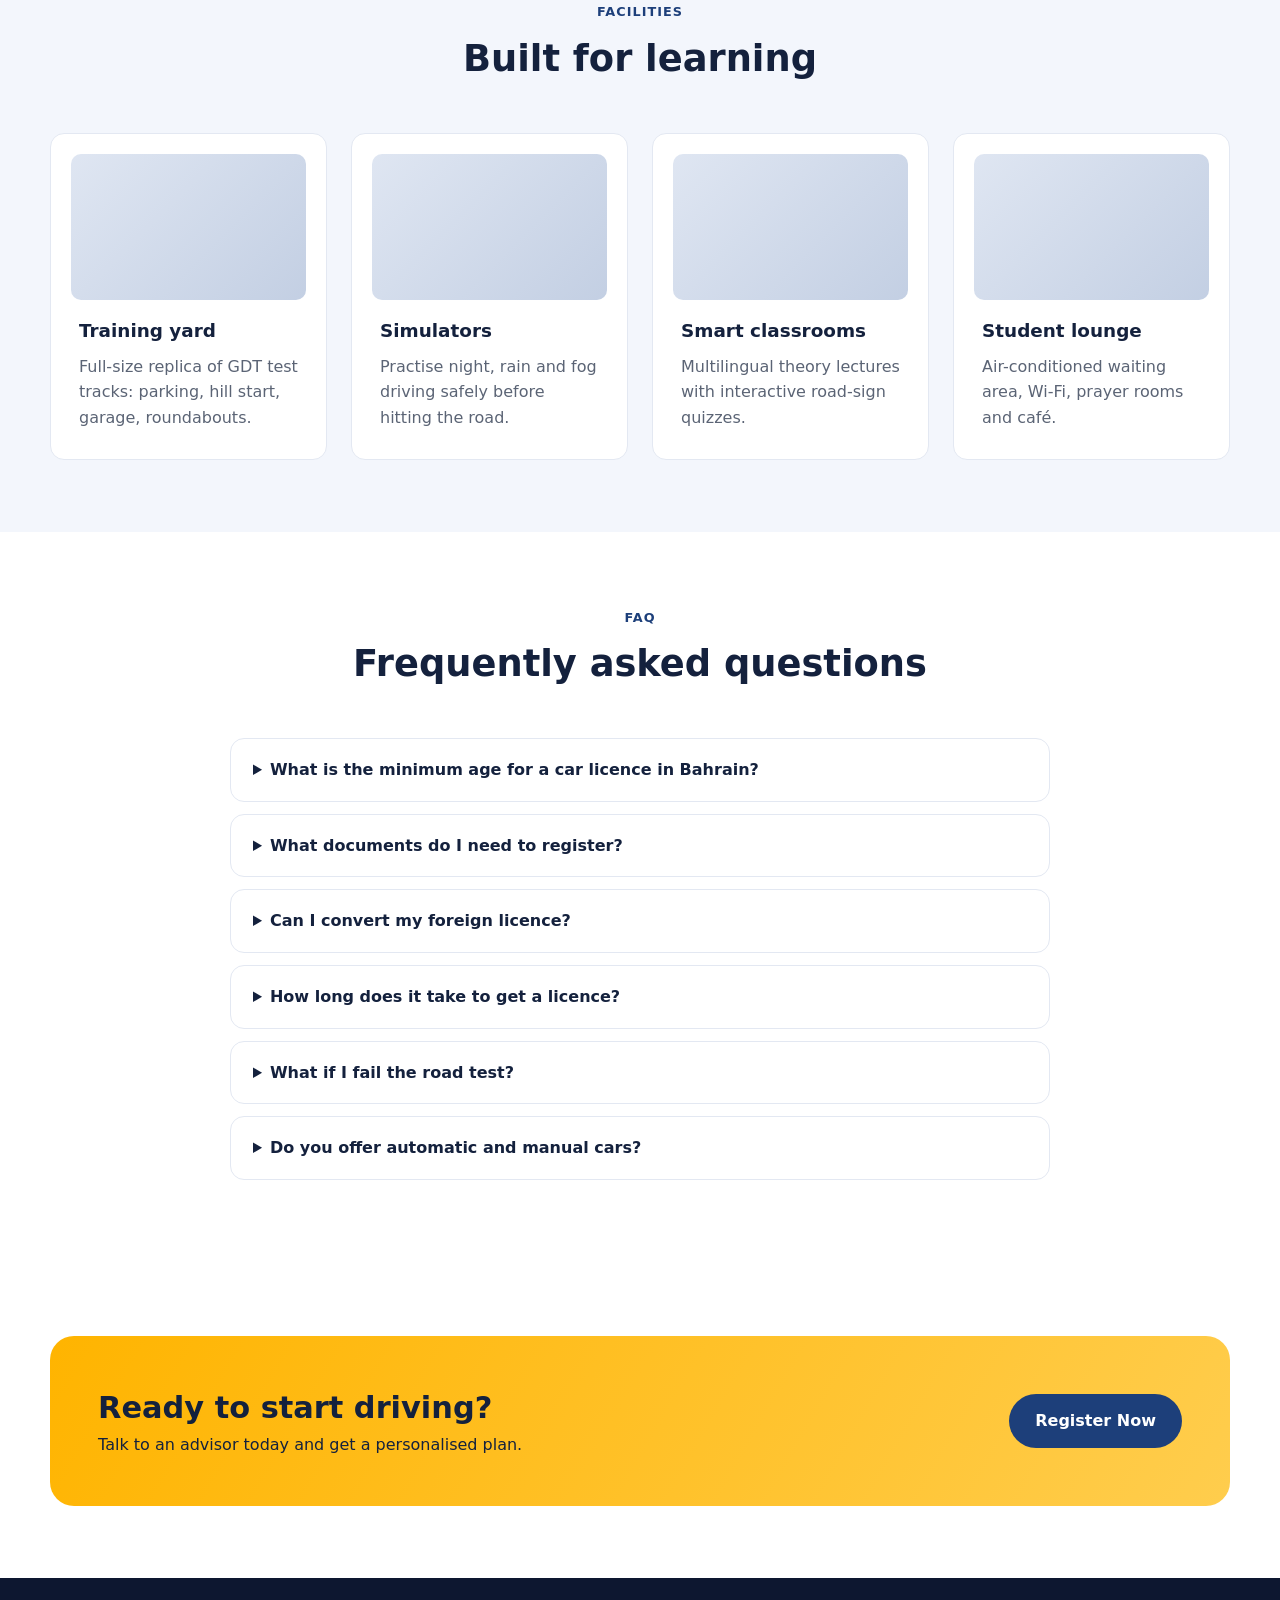
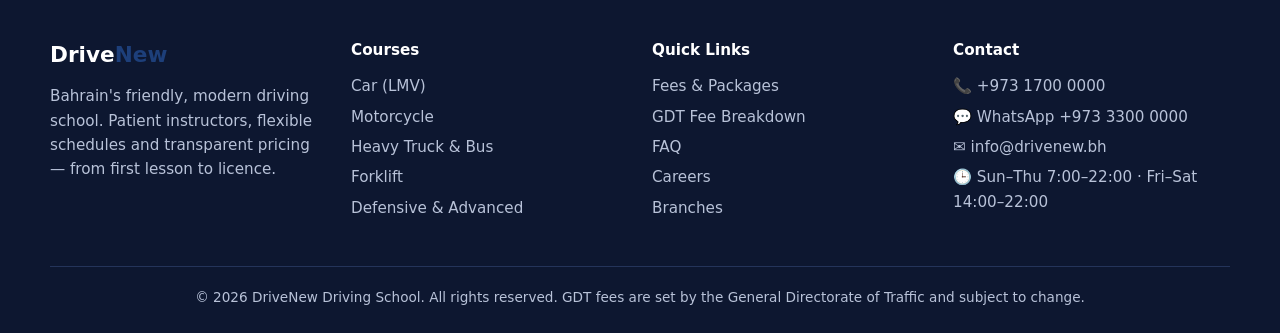
==== commit 913c5793: "Localise site for Bahrain: GDT, BHD pricing, 10% VAT, Bahrain branches and hours Co-Authored-By: Cla" ====
--- a/index.html
+++ b/index.html
@@ -1,20 +1,20 @@
 <!doctype html><html lang="en"><head><meta charset="utf-8"><meta name="viewport" content="width=device-width,initial-scale=1">
-<title>Home | DriveNew Driving School Dubai</title><meta name="description" content="RTA-approved driving school in Dubai for car, motorcycle, heavy vehicle and forklift licences.">
+<title>Home | DriveNew Driving School Bahrain</title><meta name="description" content="GDT-licensed driving school in Bahrain for car, motorcycle, heavy vehicle and forklift licences.">
 <link rel="stylesheet" href="assets/styles.css"></head><body>
 <div class="offer-strip">🎉 Winter Offer: 15% off all Car packages + free eye test — book before 31 December</div>
-<div class="topbar"><div class="container"><span>📍 Dubai, UAE · RTA-approved institute</span><span>📞 <a href="tel:+97140000000">+971 4 000 0000</a> · ✉ <a href="mailto:info@drivenew.ae">info@drivenew.ae</a> · Sat–Thu 7am–10pm</span></div></div>
+<div class="topbar"><div class="container"><span>📍 Kingdom of Bahrain · GDT-licensed institute</span><span>📞 <a href="tel:+97317000000">+973 1700 0000</a> · ✉ <a href="mailto:info@drivenew.bh">info@drivenew.bh</a> · Sun–Thu 7am–10pm</span></div></div>
 <header class="site"><div class="container"><a class="logo" href="index.html">Drive<span>New</span></a>
 <button class="menu-btn" aria-label="Menu">☰</button>
 <nav class="main"><a href="index.html" class="active">Home</a><a href="lessons.html" data-p="lessons">Lessons</a><a href="pricing.html" data-p="pricing">Pricing</a><a href="about.html" data-p="about">About</a><a class="btn btn-primary" href="pricing.html#enquire">Register Now</a></nav></div></header>
 <section class="hero" style="--hero-img:url(assets/img/hero-home.jpg)"><div class="container hero-grid"><div>
-<span class="badge">⭐ 4.9/5 from 3,200+ students · RTA-approved</span>
-<h1>Get your UAE driving licence with confidence</h1>
-<p>Car, motorcycle, heavy vehicle and forklift training in Dubai. Certified bilingual instructors, modern dual-control cars, flexible morning/evening/weekend shifts and pay-as-you-go plans.</p>
+<span class="badge">⭐ 4.9/5 from 3,200+ students · GDT-licensed</span>
+<h1>Get your Bahrain driving licence with confidence</h1>
+<p>Car, motorcycle, heavy vehicle and forklift training across Bahrain. Certified bilingual instructors, modern dual-control cars, flexible morning/evening/weekend shifts and pay-as-you-go plans.</p>
 <div class="actions"><a class="btn btn-accent" href="pricing.html">View Packages</a><a class="btn btn-ghost" href="lessons.html">Explore Lessons</a></div>
 <ul class="check" style="margin-top:24px;color:#fff"><li>First-attempt pass rate of 78% (2025 internal data)</li><li>Free pick-up &amp; drop-off on selected packages</li><li>Online registration, payment and theory e-learning</li></ul>
-</div><form class="enquiry"><h3>Free Consultation</h3><input required placeholder="Full name"><input required type="tel" placeholder="Mobile number"><select><option>Car (LMV)</option><option>Motorcycle</option><option>Heavy Truck / Bus</option><option>Forklift</option><option>Defensive / Advanced</option></select><select><option>New learner</option><option>I have a foreign licence</option><option>Golden Chance / transfer</option></select><button class="btn btn-primary">Get a Call Back</button><p class="note">No spam. We reply within 2 working hours.</p></form></div></section>
+</div><form class="enquiry"><h3>Free Consultation</h3><input required placeholder="Full name"><input required type="tel" placeholder="Mobile number"><select><option>Car (LMV)</option><option>Motorcycle</option><option>Heavy Truck / Bus</option><option>Forklift</option><option>Defensive / Advanced</option></select><select><option>New learner</option><option>I have a foreign licence</option><option>GCC licence / transfer</option></select><button class="btn btn-primary">Get a Call Back</button><p class="note">No spam. We reply within 2 working hours.</p></form></div></section>
 
-<section><div class="container"><div class="sec-head"><span class="eyebrow">Choose your licence</span><h2>Training for every vehicle category</h2><p>One school for every licence you will need in the UAE.</p></div>
+<section><div class="container"><div class="sec-head"><span class="eyebrow">Choose your licence</span><h2>Training for every vehicle category</h2><p>One school for every licence you will need in Bahrain.</p></div>
 <div class="grid g4">
 <a class="card" href="lessons.html#car"><span class="ph "><img src="assets/img/course-car.jpg" alt="course car" loading="lazy" onerror="this.remove()"></span><h3>Light Vehicle (Car)</h3><p>Automatic or manual, from beginner to licence holders converting.</p></a>
 <a class="card" href="lessons.html#bike"><span class="ph "><img src="assets/img/course-motorcycle.jpg" alt="course motorcycle" loading="lazy" onerror="this.remove()"></span><h3>Motorcycle</h3><p>Yard skills, road craft and protective-gear training.</p></a>
@@ -28,22 +28,22 @@
 
 <section class="soft"><div class="container"><div class="sec-head"><span class="eyebrow">How it works</span><h2>Your licence in 4 simple steps</h2></div>
 <div class="grid g4 steps">
-<div class="card step"><h3>Register online</h3><p>Submit your details, Emirates ID and eye test — we open your RTA file for you.</p></div>
+<div class="card step"><h3>Register online</h3><p>Submit your details, CPR and eye test — we open your GDT file for you.</p></div>
 <div class="card step"><h3>Theory &amp; lectures</h3><p>Attend lecture classes and practise with our free online mock tests.</p></div>
 <div class="card step"><h3>Practical lessons</h3><p>Yard, parking and road training at your chosen shift and pace.</p></div>
-<div class="card step"><h3>Pass &amp; drive</h3><p>Assessment, RTA road test and your licence — usually in 4–8 weeks.</p></div>
+<div class="card step"><h3>Pass &amp; drive</h3><p>Assessment, GDT road test and your licence — usually in 4–8 weeks.</p></div>
 </div></div></section>
 
 <section class="dark"><div class="container"><div class="stats">
-<div><strong>15+</strong>Years of training</div><div><strong>48,000+</strong>Licensed graduates</div><div><strong>120+</strong>Certified instructors</div><div><strong>4</strong>Dubai branches</div>
+<div><strong>15+</strong>Years of training</div><div><strong>48,000+</strong>Licensed graduates</div><div><strong>120+</strong>Certified instructors</div><div><strong>4</strong>Bahrain branches</div>
 </div></div></section>
 
 <section><div class="container"><div class="sec-head"><span class="eyebrow">Why DriveNew</span><h2>What makes us different</h2></div>
 <div class="grid g3">
-<div class="card"><span class="icon">👨‍🏫</span><h3>Top-qualified instructors</h3><p>RTA-licensed, patient, and speaking 15+ languages incl. Arabic, Hindi, Urdu, Tagalog, Russian and Chinese.</p></div>
-<div class="card"><span class="icon">💸</span><h3>Transparent, fair fees</h3><p>Every RTA and school fee published up front. No hidden charges — ever.</p></div>
+<div class="card"><span class="icon">👨‍🏫</span><h3>Top-qualified instructors</h3><p>GDT-certified, patient, and speaking 15+ languages incl. Arabic, Hindi, Urdu, Tagalog, Russian and Chinese.</p></div>
+<div class="card"><span class="icon">💸</span><h3>Transparent, fair fees</h3><p>Every GDT and school fee published up front. No hidden charges — ever.</p></div>
 <div class="card"><span class="icon">⏱️</span><h3>Pay-as-you-go</h3><p>Pay per lesson block instead of the whole course. Spread the cost your way.</p></div>
-<div class="card"><span class="icon">🛡️</span><h3>Safety first</h3><p>Dual-control vehicles, 5-star NCAP cars and a defensive-driving mindset from day one.</p></div>
+<div class="card"><span class="icon">🛡️</span><h3>Safety first</h3><p>Dual-control vehicles, 5-star safety-rated cars and a defensive-driving mindset from day one.</p></div>
 <div class="card"><span class="icon">📱</span><h3>Digital student portal</h3><p>Book lessons, pay, track progress and take theory mock tests from your phone.</p></div>
 <div class="card"><span class="icon">👩</span><h3>Female instructors</h3><p>Ladies-only lessons with female trainers available at every branch.</p></div>
 </div></div></section>
@@ -52,41 +52,41 @@
 <span class="eyebrow" style="color:var(--brand);font-weight:700">Featured offers</span><h2 style="font-size:2rem;margin:8px 0 16px">Save on your licence this season</h2>
 <div class="card" style="margin-bottom:16px"><h3>🎁 Winter Bonanza — 15% off Car</h3><p>All LMV packages, registrations until 31 Dec. Includes free eye test.</p></div>
 <div class="card" style="margin-bottom:16px"><h3>🎓 Student Discount — 10%</h3><p>For university &amp; school students with a valid ID.</p></div>
-<div class="card"><h3>👫 Refer a Friend — AED 200</h3><p>Both of you get AED 200 credit when they enrol.</p></div>
+<div class="card"><h3>👫 Refer a Friend — BHD 20</h3><p>Both of you get BHD 20 credit when they enrol.</p></div>
 </div><div><div class="card"><h3>Popular packages</h3><div class="table-wrap"><table><tr><th>Package</th><th>From</th></tr>
-<tr><td>Car — Normal shift (20 h)</td><td>AED 2,000</td></tr><tr><td>Car — Licence holder (10 h)</td><td>AED 1,000</td></tr><tr><td>Motorcycle (20 h)</td><td>AED 1,800</td></tr><tr><td>VIP Gold (10 h)</td><td>AED 9,999</td></tr><tr><td>Defensive Driving (1 day)</td><td>AED 750</td></tr></table></div>
+<tr><td>Car — Normal shift (20 h)</td><td>BHD 160</td></tr><tr><td>Car — Licence holder (10 h)</td><td>BHD 80</td></tr><tr><td>Motorcycle (20 h)</td><td>BHD 150</td></tr><tr><td>VIP Gold (10 h)</td><td>BHD 750</td></tr><tr><td>Defensive Driving (1 day)</td><td>BHD 60</td></tr></table></div>
 <a class="btn btn-primary" style="margin-top:18px" href="pricing.html">See all prices →</a></div></div></div></section>
 
 <section><div class="container"><div class="sec-head"><span class="eyebrow">Testimonials</span><h2>Students who passed with us</h2></div>
 <div class="grid g3">
-<blockquote class="card quote"><span class="ph round"><img src="assets/img/student-1.jpg" alt="student" loading="lazy" onerror="this.remove()"></span><div class="stars">★★★★★</div><p>"Passed my road test first time! My instructor Ahmed was calm and explained every RTA rule."</p><footer>— Priya S., Car licence</footer></blockquote>
+<blockquote class="card quote"><span class="ph round"><img src="assets/img/student-1.jpg" alt="student" loading="lazy" onerror="this.remove()"></span><div class="stars">★★★★★</div><p>"Passed my road test first time! My instructor Ahmed was calm and explained every GDT rule."</p><footer>— Priya S., Car licence</footer></blockquote>
 <blockquote class="card quote"><span class="ph round"><img src="assets/img/student-2.jpg" alt="student" loading="lazy" onerror="this.remove()"></span><div class="stars">★★★★★</div><p>"Evening shifts made it possible to learn while working full time. Booking on the app is so easy."</p><footer>— Mark D., Car licence</footer></blockquote>
 <blockquote class="card quote"><span class="ph round"><img src="assets/img/student-3.jpg" alt="student" loading="lazy" onerror="this.remove()"></span><div class="stars">★★★★★</div><p>"The heavy truck course got me a new job in logistics. Very professional trainers."</p><footer>— Imran K., Heavy truck</footer></blockquote>
 </div></div></section>
 
 <section class="soft"><div class="container"><div class="sec-head"><span class="eyebrow">Facilities</span><h2>Built for learning</h2></div>
 <div class="grid g4">
-<div class="card"><span class="ph "><img src="assets/img/facility-yard.jpg" alt="facility yard" loading="lazy" onerror="this.remove()"></span><h3>Training yard</h3><p>Full-size replica of RTA test tracks: parking, hill start, garage, roundabouts.</p></div>
+<div class="card"><span class="ph "><img src="assets/img/facility-yard.jpg" alt="facility yard" loading="lazy" onerror="this.remove()"></span><h3>Training yard</h3><p>Full-size replica of GDT test tracks: parking, hill start, garage, roundabouts.</p></div>
 <div class="card"><span class="ph "><img src="assets/img/facility-simulator.jpg" alt="facility simulator" loading="lazy" onerror="this.remove()"></span><h3>Simulators</h3><p>Practise night, rain and fog driving safely before hitting the road.</p></div>
 <div class="card"><span class="ph "><img src="assets/img/facility-classroom.jpg" alt="facility classroom" loading="lazy" onerror="this.remove()"></span><h3>Smart classrooms</h3><p>Multilingual theory lectures with interactive road-sign quizzes.</p></div>
 <div class="card"><span class="ph "><img src="assets/img/facility-lounge.jpg" alt="facility lounge" loading="lazy" onerror="this.remove()"></span><h3>Student lounge</h3><p>Air-conditioned waiting area, Wi-Fi, prayer rooms and café.</p></div>
 </div></div></section>
 
 <section id="faq"><div class="container" style="max-width:820px"><div class="sec-head"><span class="eyebrow">FAQ</span><h2>Frequently asked questions</h2></div><div class="faq">
-<details><summary>What is the minimum age for a car licence in the UAE?</summary><p>17 years for a light vehicle (from 2025 rules), 17 for motorcycles, and 20 for heavy vehicles.</p></details>
-<details><summary>What documents do I need to register?</summary><p>Emirates ID (or passport with visa), eye test result, 2 passport photos and, if applicable, your home-country licence.</p></details>
-<details><summary>Can I convert my foreign licence?</summary><p>Holders from many countries can swap directly; others can take the "Golden Chance" evaluation test and skip most lessons.</p></details>
-<details><summary>How long does it take to get a licence?</summary><p>Typically 4–8 weeks depending on your shift, lesson hours and RTA test availability. VIP Express can be faster.</p></details>
-<details><summary>What if I fail the road test?</summary><p>You'll get extra lessons (minimum hours set by RTA) and rebook. Our VIP Platinum includes unlimited retests.</p></details>
+<details><summary>What is the minimum age for a car licence in Bahrain?</summary><p>17 years for a light vehicle (licence issued at 17 with conditions under current GDT rules), 18 for motorcycles, and 21 for heavy vehicles. Please confirm the latest requirements with GDT.</p></details>
+<details><summary>What documents do I need to register?</summary><p>CPR card (or passport with valid residence permit), eye test result, 2 passport photos and, if applicable, your home-country licence.</p></details>
+<details><summary>Can I convert my foreign licence?</summary><p>Holders from many countries (including GCC licences) can convert directly; others take a GDT evaluation test and may only need a short course.</p></details>
+<details><summary>How long does it take to get a licence?</summary><p>Typically 4–8 weeks depending on your shift, lesson hours and GDT test availability. VIP Express can be faster.</p></details>
+<details><summary>What if I fail the road test?</summary><p>You'll get extra lessons (minimum hours set by GDT) and rebook. Our VIP Platinum includes unlimited retests.</p></details>
 <details><summary>Do you offer automatic and manual cars?</summary><p>Yes. Automatic is most popular; manual licences also allow you to drive automatics.</p></details>
 </div></div></section>
 
 <section><div class="container"><div class="cta"><div><h2>Ready to start driving?</h2><p>Talk to an advisor today and get a personalised plan.</p></div><a class="btn btn-primary" href="pricing.html#enquire">Register Now</a></div></div></section>
 <footer class="site"><div class="container grid g4">
-<div><a class="logo" href="index.html" style="color:#fff">Drive<span>New</span></a><p style="margin-top:12px">Dubai's friendly, modern driving school. Patient instructors, flexible schedules and transparent pricing — from first lesson to licence.</p></div>
+<div><a class="logo" href="index.html" style="color:#fff">Drive<span>New</span></a><p style="margin-top:12px">Bahrain's friendly, modern driving school. Patient instructors, flexible schedules and transparent pricing — from first lesson to licence.</p></div>
 <div><h4>Courses</h4><ul><li><a href="lessons.html#car">Car (LMV)</a></li><li><a href="lessons.html#bike">Motorcycle</a></li><li><a href="lessons.html#heavy">Heavy Truck &amp; Bus</a></li><li><a href="lessons.html#forklift">Forklift</a></li><li><a href="lessons.html#advanced">Defensive &amp; Advanced</a></li></ul></div>
-<div><h4>Quick Links</h4><ul><li><a href="pricing.html">Fees &amp; Packages</a></li><li><a href="pricing.html#rta">RTA Fee Breakdown</a></li><li><a href="index.html#faq">FAQ</a></li><li><a href="about.html#careers">Careers</a></li><li><a href="about.html#branches">Branches</a></li></ul></div>
-<div><h4>Contact</h4><ul><li>📞 +971 4 000 0000</li><li>💬 WhatsApp +971 50 000 0000</li><li>✉ info@drivenew.ae</li><li>🕒 Sat–Thu 7:00–22:00, Fri 14:00–22:00</li></ul></div>
-</div><div class="container copy">© <span id="year"></span> DriveNew Driving School. All rights reserved. RTA fees are set by the authority and subject to change.</div></footer>
-<a class="float-wa" href="https://wa.me/971500000000" aria-label="WhatsApp">💬</a>
+<div><h4>Quick Links</h4><ul><li><a href="pricing.html">Fees &amp; Packages</a></li><li><a href="pricing.html#rta">GDT Fee Breakdown</a></li><li><a href="index.html#faq">FAQ</a></li><li><a href="about.html#careers">Careers</a></li><li><a href="about.html#branches">Branches</a></li></ul></div>
+<div><h4>Contact</h4><ul><li>📞 +973 1700 0000</li><li>💬 WhatsApp +973 3300 0000</li><li>✉ info@drivenew.bh</li><li>🕒 Sun–Thu 7:00–22:00 · Fri–Sat 14:00–22:00</li></ul></div>
+</div><div class="container copy">© <span id="year"></span> DriveNew Driving School. All rights reserved. GDT fees are set by the General Directorate of Traffic and subject to change.</div></footer>
+<a class="float-wa" href="https://wa.me/97333000000" aria-label="WhatsApp">💬</a>
 <script src="assets/main.js"></script></body></html>
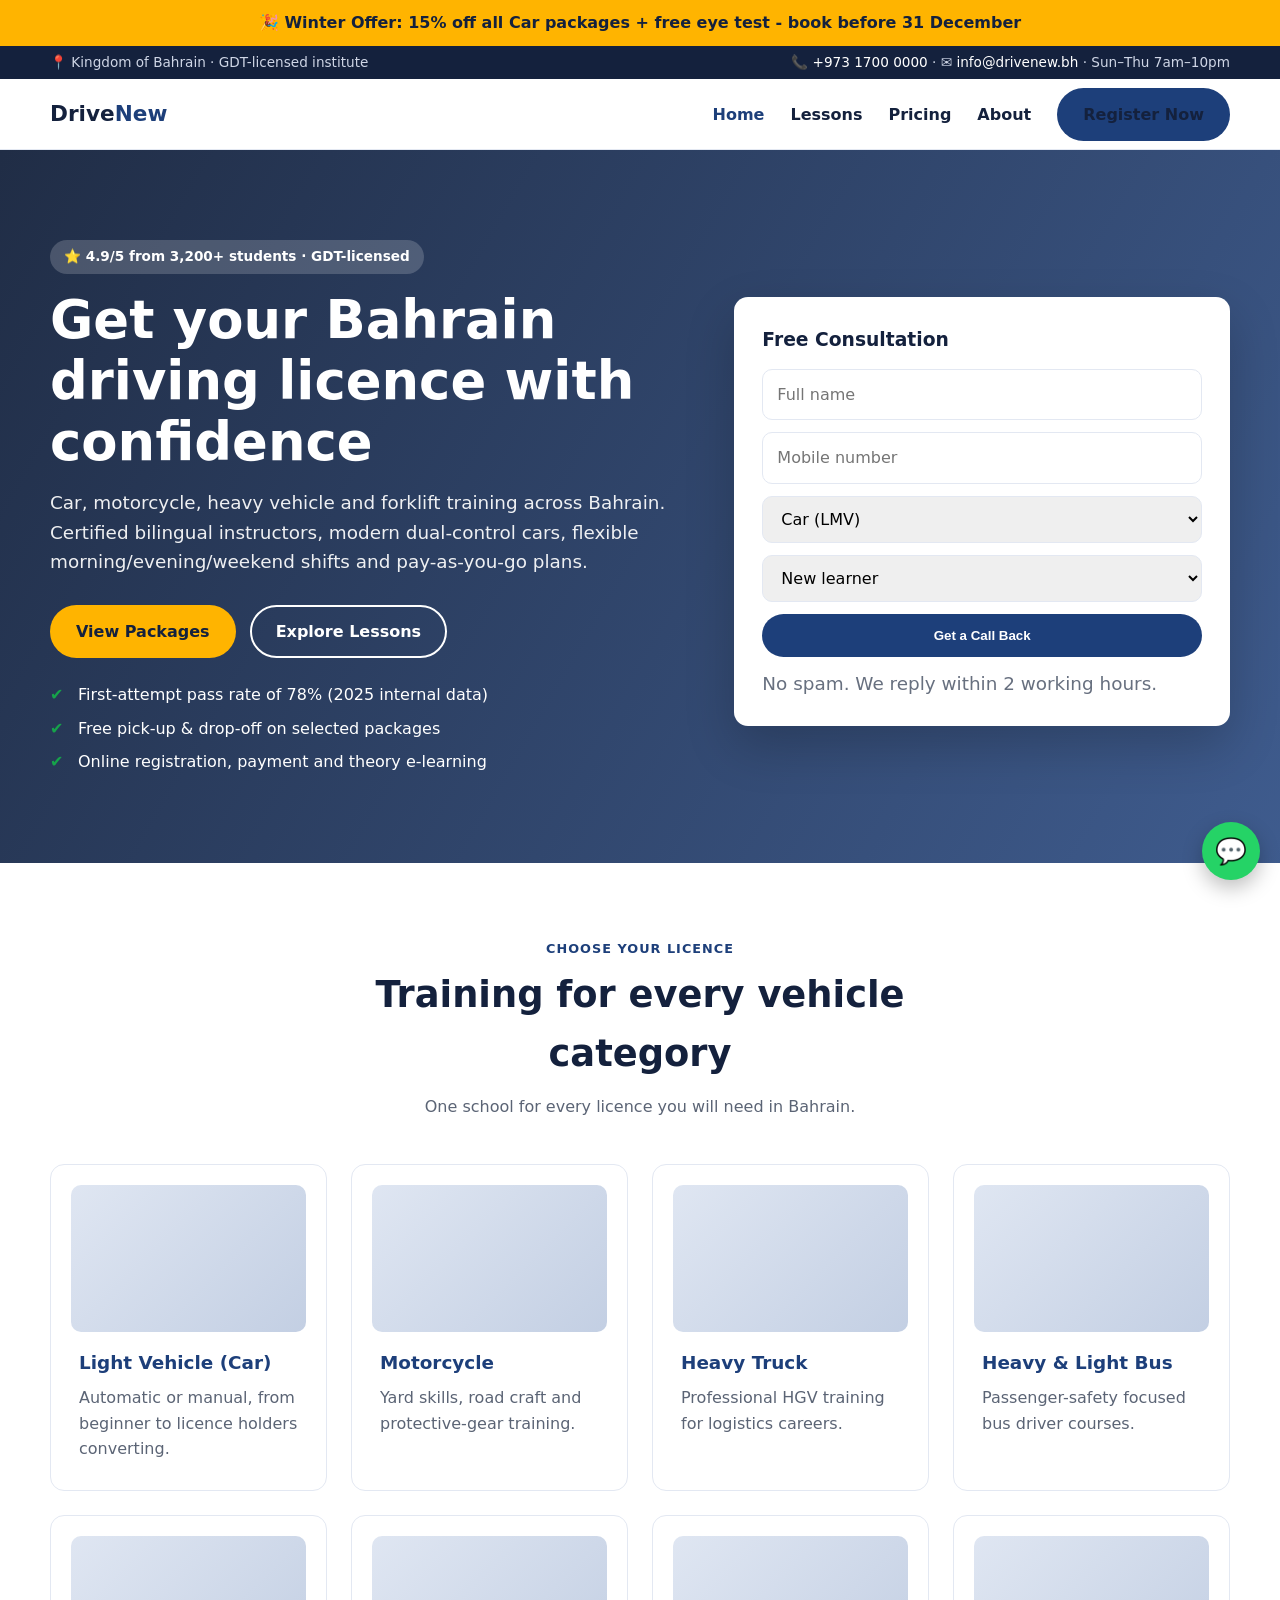
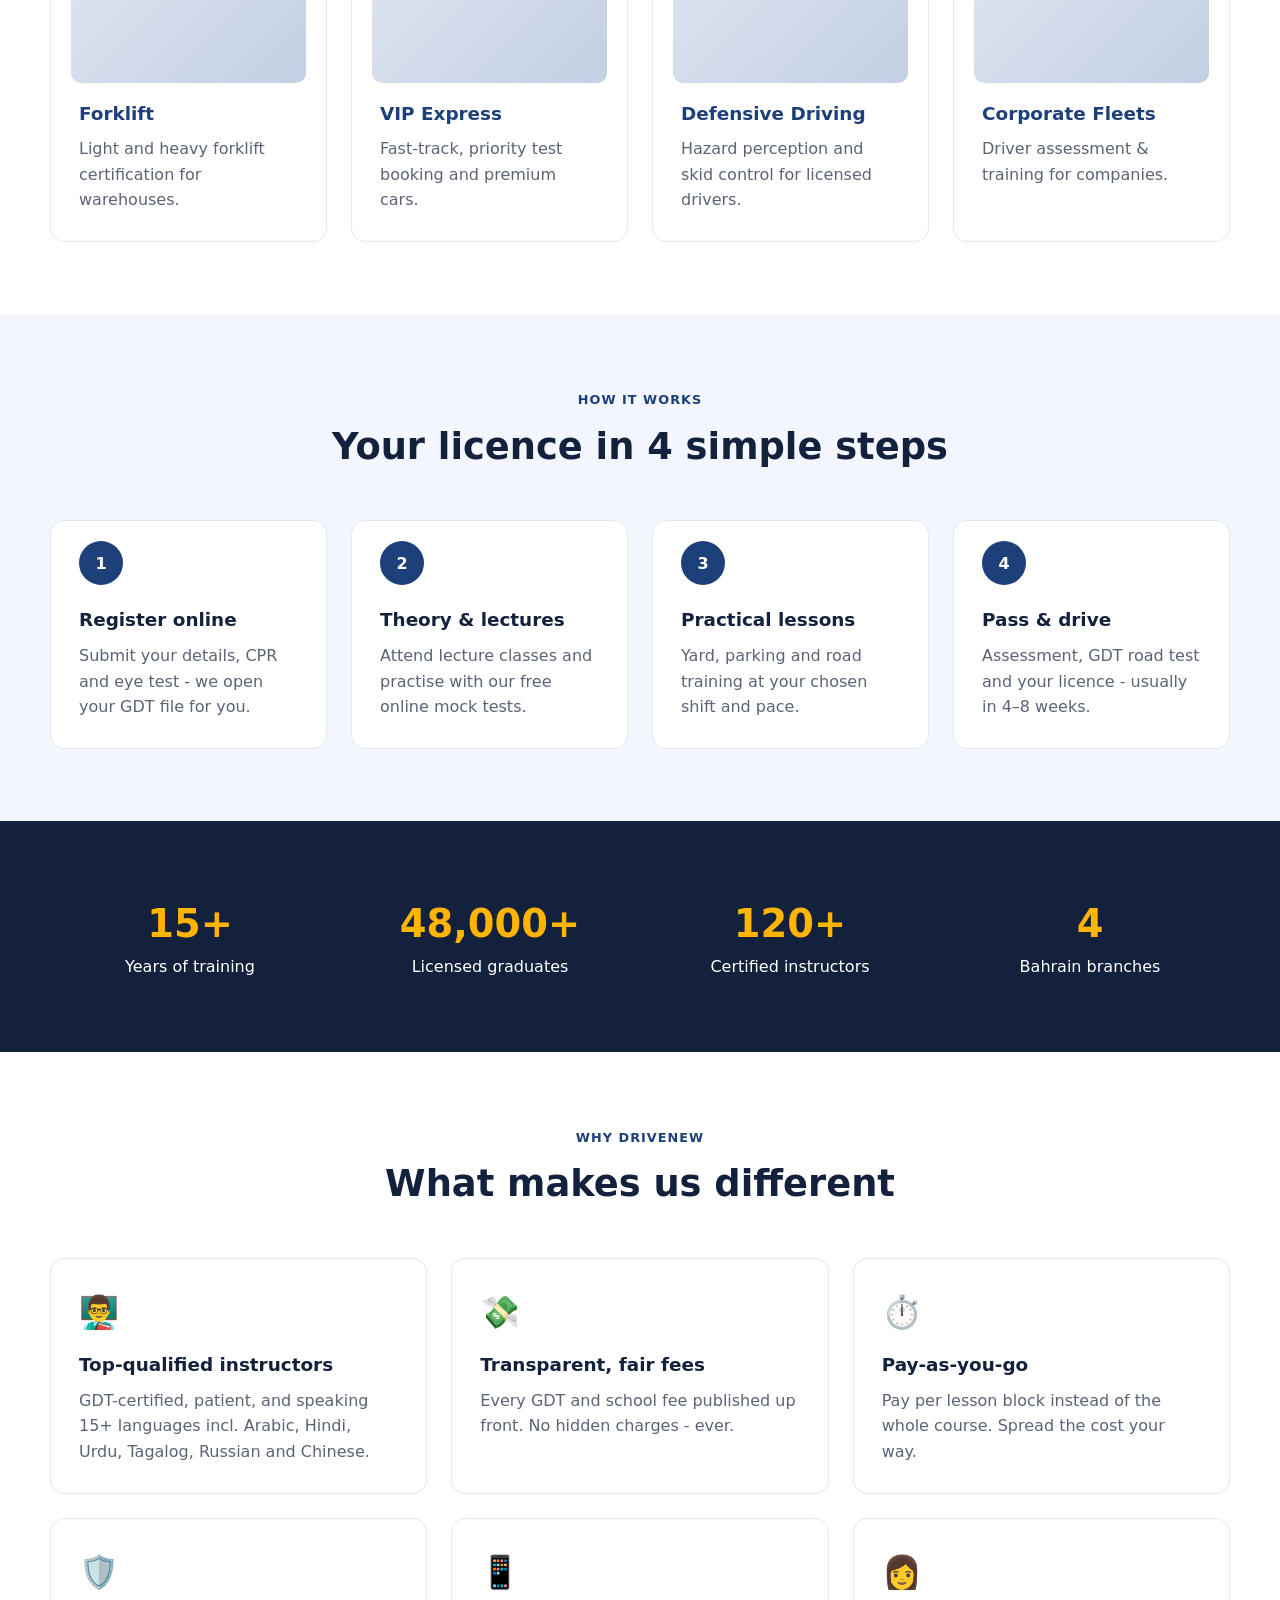
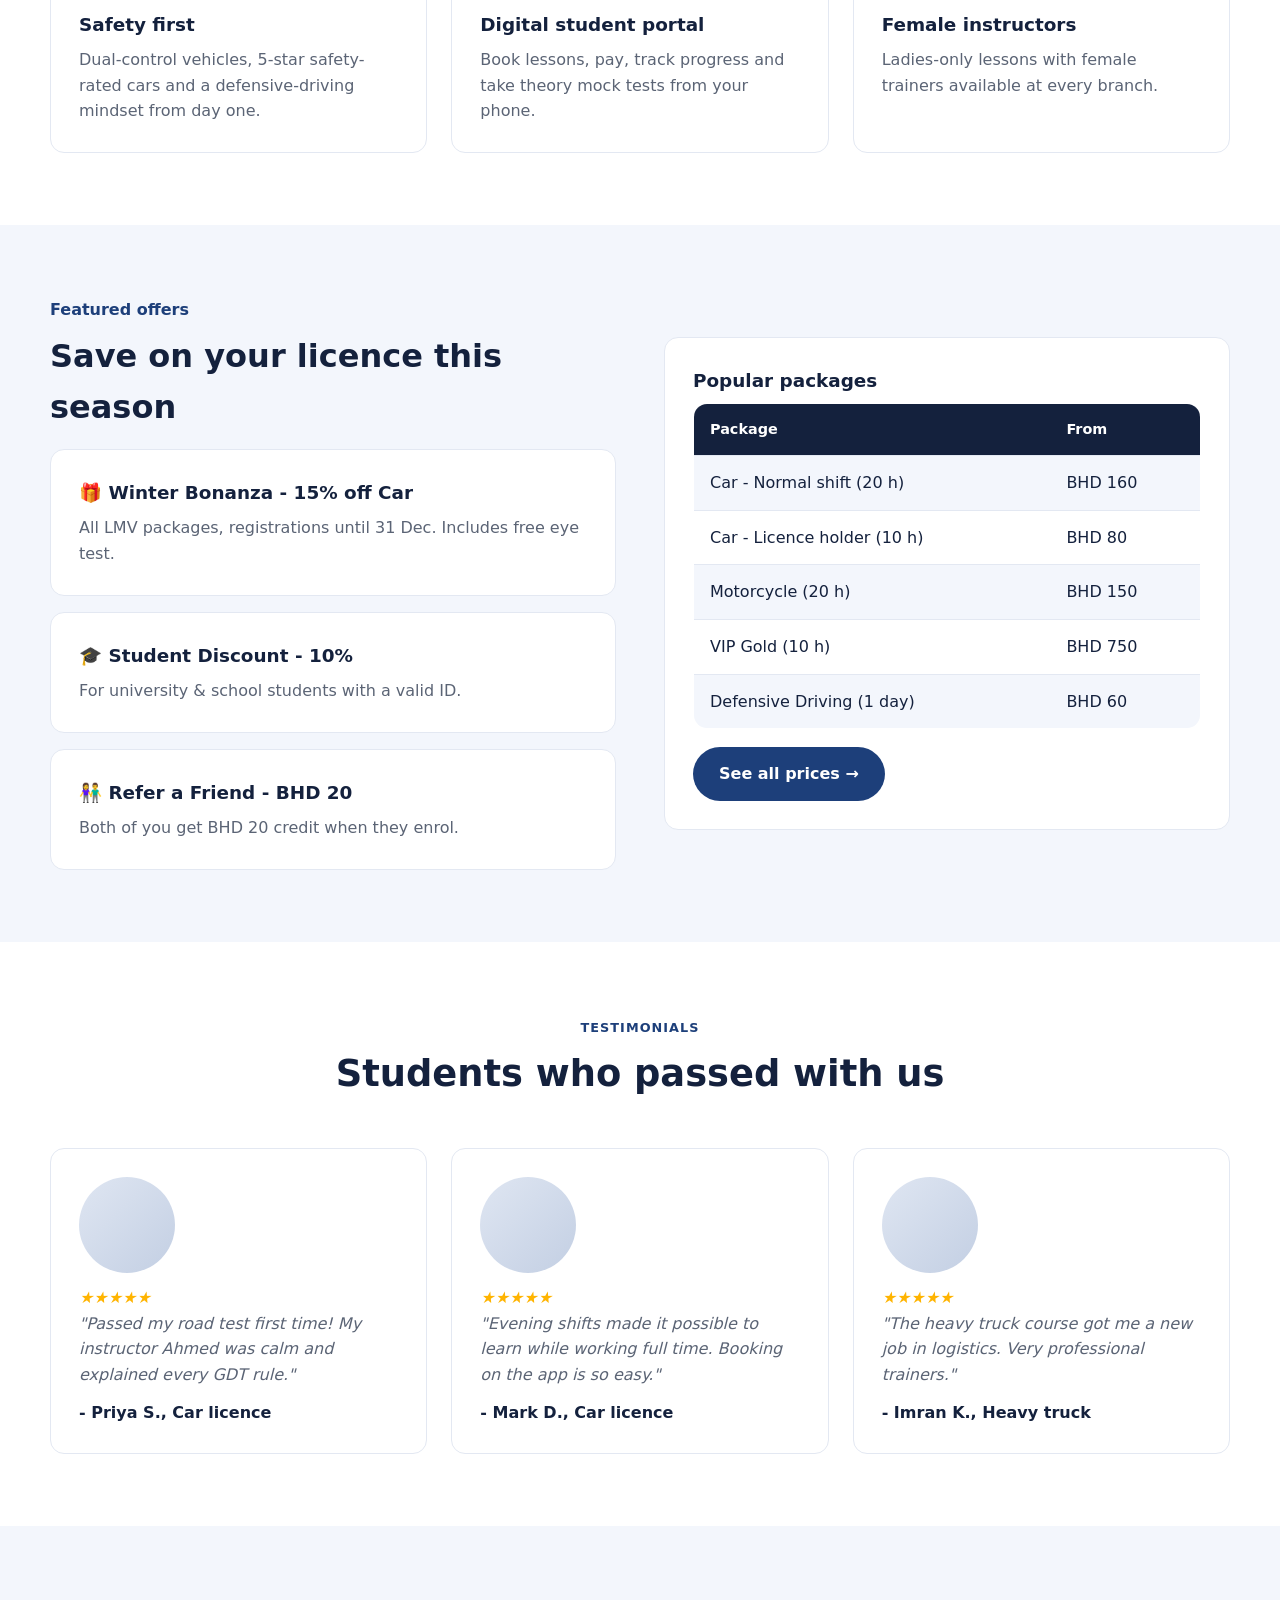
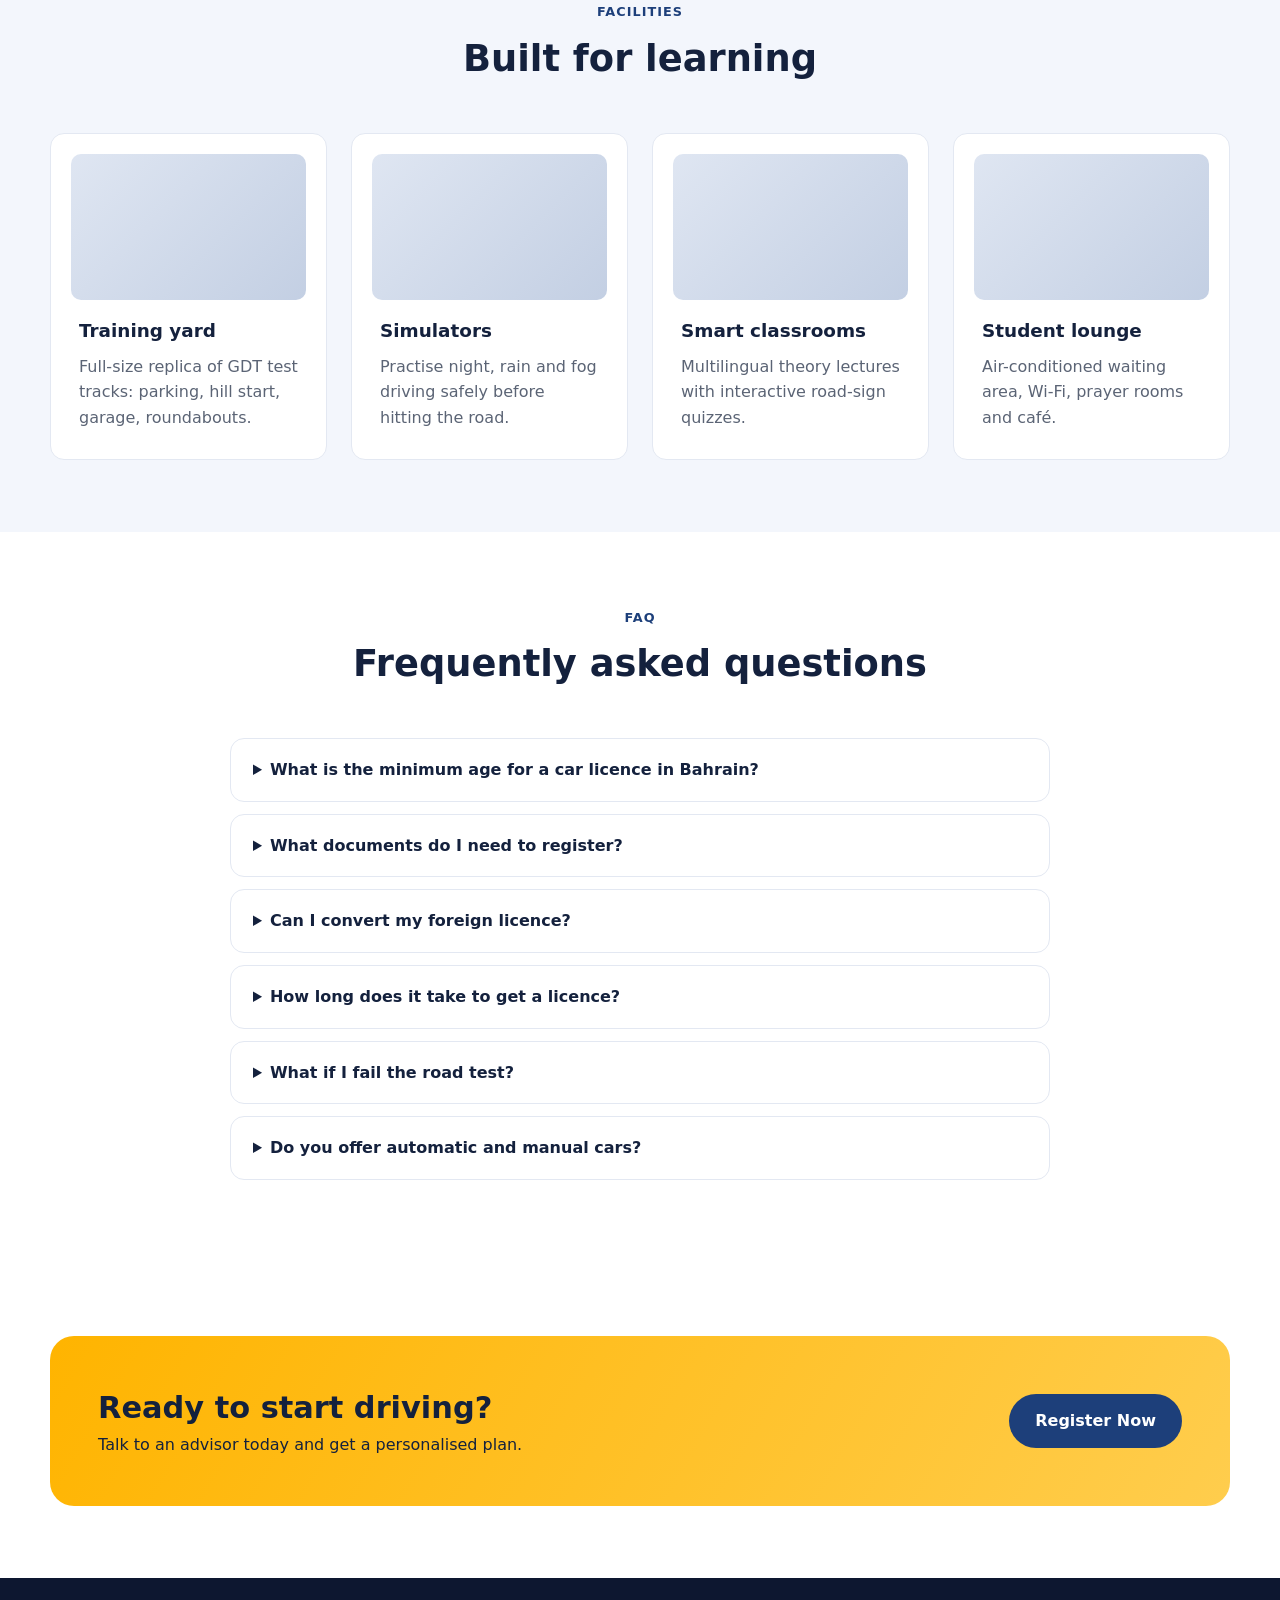
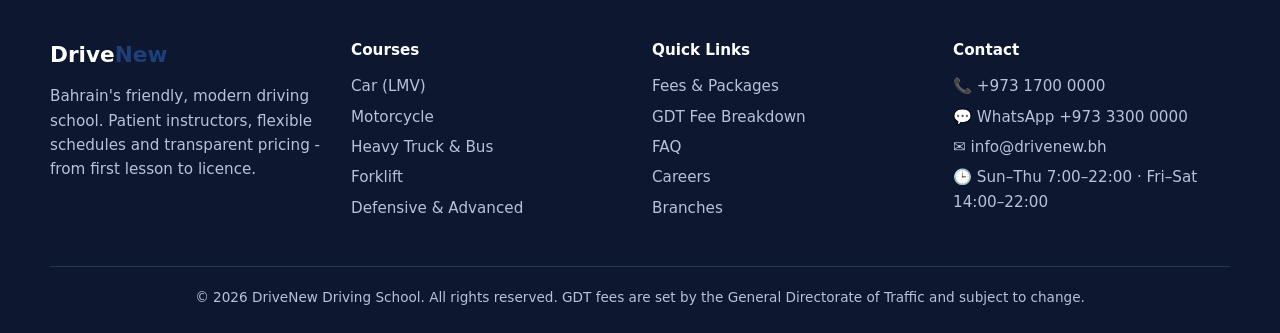
==== commit c42ceedb: "Replace em dashes with hyphens Co-Authored-By: Claude Opus 5.5 <noreply@anthropic.com> Claude-Sessio" ====
--- a/index.html
+++ b/index.html
@@ -1,37 +1,37 @@
 <!doctype html><html lang="en"><head><meta charset="utf-8"><meta name="viewport" content="width=device-width,initial-scale=1">
 <title>Home | DriveNew Driving School Bahrain</title><meta name="description" content="GDT-licensed driving school in Bahrain for car, motorcycle, heavy vehicle and forklift licences.">
 <link rel="stylesheet" href="assets/styles.css"></head><body>
-<div class="offer-strip">🎉 Winter Offer: 15% off all Car packages + free eye test — book before 31 December</div>
+<div class="offer-strip">🎉 Winter Offer: 15% off all Car packages + free eye test - book before 31 December</div>
 <div class="topbar"><div class="container"><span>📍 Kingdom of Bahrain · GDT-licensed institute</span><span>📞 <a href="tel:+97317000000">+973 1700 0000</a> · ✉ <a href="mailto:info@drivenew.bh">info@drivenew.bh</a> · Sun–Thu 7am–10pm</span></div></div>
-<header class="site"><div class="container"><a class="logo" href="index.html">Drive<span>New</span></a>
+<header class="site"><div class="container"><a class="logo" href="./">Drive<span>New</span></a>
 <button class="menu-btn" aria-label="Menu">☰</button>
-<nav class="main"><a href="index.html" class="active">Home</a><a href="lessons.html" data-p="lessons">Lessons</a><a href="pricing.html" data-p="pricing">Pricing</a><a href="about.html" data-p="about">About</a><a class="btn btn-primary" href="pricing.html#enquire">Register Now</a></nav></div></header>
+<nav class="main"><a href="./" class="active">Home</a><a href="lessons/" data-p="lessons">Lessons</a><a href="pricing/" data-p="pricing">Pricing</a><a href="about/" data-p="about">About</a><a class="btn btn-primary" href="pricing/#enquire">Register Now</a></nav></div></header>
 <section class="hero" style="--hero-img:url(assets/img/hero-home.jpg)"><div class="container hero-grid"><div>
 <span class="badge">⭐ 4.9/5 from 3,200+ students · GDT-licensed</span>
 <h1>Get your Bahrain driving licence with confidence</h1>
 <p>Car, motorcycle, heavy vehicle and forklift training across Bahrain. Certified bilingual instructors, modern dual-control cars, flexible morning/evening/weekend shifts and pay-as-you-go plans.</p>
-<div class="actions"><a class="btn btn-accent" href="pricing.html">View Packages</a><a class="btn btn-ghost" href="lessons.html">Explore Lessons</a></div>
+<div class="actions"><a class="btn btn-accent" href="pricing/">View Packages</a><a class="btn btn-ghost" href="lessons/">Explore Lessons</a></div>
 <ul class="check" style="margin-top:24px;color:#fff"><li>First-attempt pass rate of 78% (2025 internal data)</li><li>Free pick-up &amp; drop-off on selected packages</li><li>Online registration, payment and theory e-learning</li></ul>
 </div><form class="enquiry"><h3>Free Consultation</h3><input required placeholder="Full name"><input required type="tel" placeholder="Mobile number"><select><option>Car (LMV)</option><option>Motorcycle</option><option>Heavy Truck / Bus</option><option>Forklift</option><option>Defensive / Advanced</option></select><select><option>New learner</option><option>I have a foreign licence</option><option>GCC licence / transfer</option></select><button class="btn btn-primary">Get a Call Back</button><p class="note">No spam. We reply within 2 working hours.</p></form></div></section>
 
 <section><div class="container"><div class="sec-head"><span class="eyebrow">Choose your licence</span><h2>Training for every vehicle category</h2><p>One school for every licence you will need in Bahrain.</p></div>
 <div class="grid g4">
-<a class="card" href="lessons.html#car"><span class="ph "><img src="assets/img/course-car.jpg" alt="course car" loading="lazy" onerror="this.remove()"></span><h3>Light Vehicle (Car)</h3><p>Automatic or manual, from beginner to licence holders converting.</p></a>
-<a class="card" href="lessons.html#bike"><span class="ph "><img src="assets/img/course-motorcycle.jpg" alt="course motorcycle" loading="lazy" onerror="this.remove()"></span><h3>Motorcycle</h3><p>Yard skills, road craft and protective-gear training.</p></a>
-<a class="card" href="lessons.html#heavy"><span class="ph "><img src="assets/img/course-truck.jpg" alt="course truck" loading="lazy" onerror="this.remove()"></span><h3>Heavy Truck</h3><p>Professional HGV training for logistics careers.</p></a>
-<a class="card" href="lessons.html#heavy"><span class="ph "><img src="assets/img/course-bus.jpg" alt="course bus" loading="lazy" onerror="this.remove()"></span><h3>Heavy &amp; Light Bus</h3><p>Passenger-safety focused bus driver courses.</p></a>
-<a class="card" href="lessons.html#forklift"><span class="ph "><img src="assets/img/course-forklift.jpg" alt="course forklift" loading="lazy" onerror="this.remove()"></span><h3>Forklift</h3><p>Light and heavy forklift certification for warehouses.</p></a>
-<a class="card" href="lessons.html#vip"><span class="ph "><img src="assets/img/course-vip.jpg" alt="course vip" loading="lazy" onerror="this.remove()"></span><h3>VIP Express</h3><p>Fast-track, priority test booking and premium cars.</p></a>
-<a class="card" href="lessons.html#advanced"><span class="ph "><img src="assets/img/course-defensive.jpg" alt="course defensive" loading="lazy" onerror="this.remove()"></span><h3>Defensive Driving</h3><p>Hazard perception and skid control for licensed drivers.</p></a>
-<a class="card" href="lessons.html#corporate"><span class="ph "><img src="assets/img/course-corporate.jpg" alt="course corporate" loading="lazy" onerror="this.remove()"></span><h3>Corporate Fleets</h3><p>Driver assessment &amp; training for companies.</p></a>
+<a class="card" href="lessons/#car"><span class="ph "><img src="assets/img/course-car.jpg" alt="course car" loading="lazy" onerror="this.remove()"></span><h3>Light Vehicle (Car)</h3><p>Automatic or manual, from beginner to licence holders converting.</p></a>
+<a class="card" href="lessons/#bike"><span class="ph "><img src="assets/img/course-motorcycle.jpg" alt="course motorcycle" loading="lazy" onerror="this.remove()"></span><h3>Motorcycle</h3><p>Yard skills, road craft and protective-gear training.</p></a>
+<a class="card" href="lessons/#heavy"><span class="ph "><img src="assets/img/course-truck.jpg" alt="course truck" loading="lazy" onerror="this.remove()"></span><h3>Heavy Truck</h3><p>Professional HGV training for logistics careers.</p></a>
+<a class="card" href="lessons/#heavy"><span class="ph "><img src="assets/img/course-bus.jpg" alt="course bus" loading="lazy" onerror="this.remove()"></span><h3>Heavy &amp; Light Bus</h3><p>Passenger-safety focused bus driver courses.</p></a>
+<a class="card" href="lessons/#forklift"><span class="ph "><img src="assets/img/course-forklift.jpg" alt="course forklift" loading="lazy" onerror="this.remove()"></span><h3>Forklift</h3><p>Light and heavy forklift certification for warehouses.</p></a>
+<a class="card" href="lessons/#vip"><span class="ph "><img src="assets/img/course-vip.jpg" alt="course vip" loading="lazy" onerror="this.remove()"></span><h3>VIP Express</h3><p>Fast-track, priority test booking and premium cars.</p></a>
+<a class="card" href="lessons/#advanced"><span class="ph "><img src="assets/img/course-defensive.jpg" alt="course defensive" loading="lazy" onerror="this.remove()"></span><h3>Defensive Driving</h3><p>Hazard perception and skid control for licensed drivers.</p></a>
+<a class="card" href="lessons/#corporate"><span class="ph "><img src="assets/img/course-corporate.jpg" alt="course corporate" loading="lazy" onerror="this.remove()"></span><h3>Corporate Fleets</h3><p>Driver assessment &amp; training for companies.</p></a>
 </div></div></section>
 
 <section class="soft"><div class="container"><div class="sec-head"><span class="eyebrow">How it works</span><h2>Your licence in 4 simple steps</h2></div>
 <div class="grid g4 steps">
-<div class="card step"><h3>Register online</h3><p>Submit your details, CPR and eye test — we open your GDT file for you.</p></div>
+<div class="card step"><h3>Register online</h3><p>Submit your details, CPR and eye test - we open your GDT file for you.</p></div>
 <div class="card step"><h3>Theory &amp; lectures</h3><p>Attend lecture classes and practise with our free online mock tests.</p></div>
 <div class="card step"><h3>Practical lessons</h3><p>Yard, parking and road training at your chosen shift and pace.</p></div>
-<div class="card step"><h3>Pass &amp; drive</h3><p>Assessment, GDT road test and your licence — usually in 4–8 weeks.</p></div>
+<div class="card step"><h3>Pass &amp; drive</h3><p>Assessment, GDT road test and your licence - usually in 4–8 weeks.</p></div>
 </div></div></section>
 
 <section class="dark"><div class="container"><div class="stats">
@@ -41,7 +41,7 @@
 <section><div class="container"><div class="sec-head"><span class="eyebrow">Why DriveNew</span><h2>What makes us different</h2></div>
 <div class="grid g3">
 <div class="card"><span class="icon">👨‍🏫</span><h3>Top-qualified instructors</h3><p>GDT-certified, patient, and speaking 15+ languages incl. Arabic, Hindi, Urdu, Tagalog, Russian and Chinese.</p></div>
-<div class="card"><span class="icon">💸</span><h3>Transparent, fair fees</h3><p>Every GDT and school fee published up front. No hidden charges — ever.</p></div>
+<div class="card"><span class="icon">💸</span><h3>Transparent, fair fees</h3><p>Every GDT and school fee published up front. No hidden charges - ever.</p></div>
 <div class="card"><span class="icon">⏱️</span><h3>Pay-as-you-go</h3><p>Pay per lesson block instead of the whole course. Spread the cost your way.</p></div>
 <div class="card"><span class="icon">🛡️</span><h3>Safety first</h3><p>Dual-control vehicles, 5-star safety-rated cars and a defensive-driving mindset from day one.</p></div>
 <div class="card"><span class="icon">📱</span><h3>Digital student portal</h3><p>Book lessons, pay, track progress and take theory mock tests from your phone.</p></div>
@@ -50,18 +50,18 @@
 
 <section class="soft"><div class="container split"><div>
 <span class="eyebrow" style="color:var(--brand);font-weight:700">Featured offers</span><h2 style="font-size:2rem;margin:8px 0 16px">Save on your licence this season</h2>
-<div class="card" style="margin-bottom:16px"><h3>🎁 Winter Bonanza — 15% off Car</h3><p>All LMV packages, registrations until 31 Dec. Includes free eye test.</p></div>
-<div class="card" style="margin-bottom:16px"><h3>🎓 Student Discount — 10%</h3><p>For university &amp; school students with a valid ID.</p></div>
-<div class="card"><h3>👫 Refer a Friend — BHD 20</h3><p>Both of you get BHD 20 credit when they enrol.</p></div>
+<div class="card" style="margin-bottom:16px"><h3>🎁 Winter Bonanza - 15% off Car</h3><p>All LMV packages, registrations until 31 Dec. Includes free eye test.</p></div>
+<div class="card" style="margin-bottom:16px"><h3>🎓 Student Discount - 10%</h3><p>For university &amp; school students with a valid ID.</p></div>
+<div class="card"><h3>👫 Refer a Friend - BHD 20</h3><p>Both of you get BHD 20 credit when they enrol.</p></div>
 </div><div><div class="card"><h3>Popular packages</h3><div class="table-wrap"><table><tr><th>Package</th><th>From</th></tr>
-<tr><td>Car — Normal shift (20 h)</td><td>BHD 160</td></tr><tr><td>Car — Licence holder (10 h)</td><td>BHD 80</td></tr><tr><td>Motorcycle (20 h)</td><td>BHD 150</td></tr><tr><td>VIP Gold (10 h)</td><td>BHD 750</td></tr><tr><td>Defensive Driving (1 day)</td><td>BHD 60</td></tr></table></div>
-<a class="btn btn-primary" style="margin-top:18px" href="pricing.html">See all prices →</a></div></div></div></section>
+<tr><td>Car - Normal shift (20 h)</td><td>BHD 160</td></tr><tr><td>Car - Licence holder (10 h)</td><td>BHD 80</td></tr><tr><td>Motorcycle (20 h)</td><td>BHD 150</td></tr><tr><td>VIP Gold (10 h)</td><td>BHD 750</td></tr><tr><td>Defensive Driving (1 day)</td><td>BHD 60</td></tr></table></div>
+<a class="btn btn-primary" style="margin-top:18px" href="pricing/">See all prices →</a></div></div></div></section>
 
 <section><div class="container"><div class="sec-head"><span class="eyebrow">Testimonials</span><h2>Students who passed with us</h2></div>
 <div class="grid g3">
-<blockquote class="card quote"><span class="ph round"><img src="assets/img/student-1.jpg" alt="student" loading="lazy" onerror="this.remove()"></span><div class="stars">★★★★★</div><p>"Passed my road test first time! My instructor Ahmed was calm and explained every GDT rule."</p><footer>— Priya S., Car licence</footer></blockquote>
-<blockquote class="card quote"><span class="ph round"><img src="assets/img/student-2.jpg" alt="student" loading="lazy" onerror="this.remove()"></span><div class="stars">★★★★★</div><p>"Evening shifts made it possible to learn while working full time. Booking on the app is so easy."</p><footer>— Mark D., Car licence</footer></blockquote>
-<blockquote class="card quote"><span class="ph round"><img src="assets/img/student-3.jpg" alt="student" loading="lazy" onerror="this.remove()"></span><div class="stars">★★★★★</div><p>"The heavy truck course got me a new job in logistics. Very professional trainers."</p><footer>— Imran K., Heavy truck</footer></blockquote>
+<blockquote class="card quote"><span class="ph round"><img src="assets/img/student-1.jpg" alt="student" loading="lazy" onerror="this.remove()"></span><div class="stars">★★★★★</div><p>"Passed my road test first time! My instructor Ahmed was calm and explained every GDT rule."</p><footer>- Priya S., Car licence</footer></blockquote>
+<blockquote class="card quote"><span class="ph round"><img src="assets/img/student-2.jpg" alt="student" loading="lazy" onerror="this.remove()"></span><div class="stars">★★★★★</div><p>"Evening shifts made it possible to learn while working full time. Booking on the app is so easy."</p><footer>- Mark D., Car licence</footer></blockquote>
+<blockquote class="card quote"><span class="ph round"><img src="assets/img/student-3.jpg" alt="student" loading="lazy" onerror="this.remove()"></span><div class="stars">★★★★★</div><p>"The heavy truck course got me a new job in logistics. Very professional trainers."</p><footer>- Imran K., Heavy truck</footer></blockquote>
 </div></div></section>
 
 <section class="soft"><div class="container"><div class="sec-head"><span class="eyebrow">Facilities</span><h2>Built for learning</h2></div>
@@ -81,11 +81,11 @@
 <details><summary>Do you offer automatic and manual cars?</summary><p>Yes. Automatic is most popular; manual licences also allow you to drive automatics.</p></details>
 </div></div></section>
 
-<section><div class="container"><div class="cta"><div><h2>Ready to start driving?</h2><p>Talk to an advisor today and get a personalised plan.</p></div><a class="btn btn-primary" href="pricing.html#enquire">Register Now</a></div></div></section>
+<section><div class="container"><div class="cta"><div><h2>Ready to start driving?</h2><p>Talk to an advisor today and get a personalised plan.</p></div><a class="btn btn-primary" href="pricing/#enquire">Register Now</a></div></div></section>
 <footer class="site"><div class="container grid g4">
-<div><a class="logo" href="index.html" style="color:#fff">Drive<span>New</span></a><p style="margin-top:12px">Bahrain's friendly, modern driving school. Patient instructors, flexible schedules and transparent pricing — from first lesson to licence.</p></div>
-<div><h4>Courses</h4><ul><li><a href="lessons.html#car">Car (LMV)</a></li><li><a href="lessons.html#bike">Motorcycle</a></li><li><a href="lessons.html#heavy">Heavy Truck &amp; Bus</a></li><li><a href="lessons.html#forklift">Forklift</a></li><li><a href="lessons.html#advanced">Defensive &amp; Advanced</a></li></ul></div>
-<div><h4>Quick Links</h4><ul><li><a href="pricing.html">Fees &amp; Packages</a></li><li><a href="pricing.html#rta">GDT Fee Breakdown</a></li><li><a href="index.html#faq">FAQ</a></li><li><a href="about.html#careers">Careers</a></li><li><a href="about.html#branches">Branches</a></li></ul></div>
+<div><a class="logo" href="./" style="color:#fff">Drive<span>New</span></a><p style="margin-top:12px">Bahrain's friendly, modern driving school. Patient instructors, flexible schedules and transparent pricing - from first lesson to licence.</p></div>
+<div><h4>Courses</h4><ul><li><a href="lessons/#car">Car (LMV)</a></li><li><a href="lessons/#bike">Motorcycle</a></li><li><a href="lessons/#heavy">Heavy Truck &amp; Bus</a></li><li><a href="lessons/#forklift">Forklift</a></li><li><a href="lessons/#advanced">Defensive &amp; Advanced</a></li></ul></div>
+<div><h4>Quick Links</h4><ul><li><a href="pricing/">Fees &amp; Packages</a></li><li><a href="pricing/#rta">GDT Fee Breakdown</a></li><li><a href="./#faq">FAQ</a></li><li><a href="about/#careers">Careers</a></li><li><a href="about/#branches">Branches</a></li></ul></div>
 <div><h4>Contact</h4><ul><li>📞 +973 1700 0000</li><li>💬 WhatsApp +973 3300 0000</li><li>✉ info@drivenew.bh</li><li>🕒 Sun–Thu 7:00–22:00 · Fri–Sat 14:00–22:00</li></ul></div>
 </div><div class="container copy">© <span id="year"></span> DriveNew Driving School. All rights reserved. GDT fees are set by the General Directorate of Traffic and subject to change.</div></footer>
 <a class="float-wa" href="https://wa.me/97333000000" aria-label="WhatsApp">💬</a>
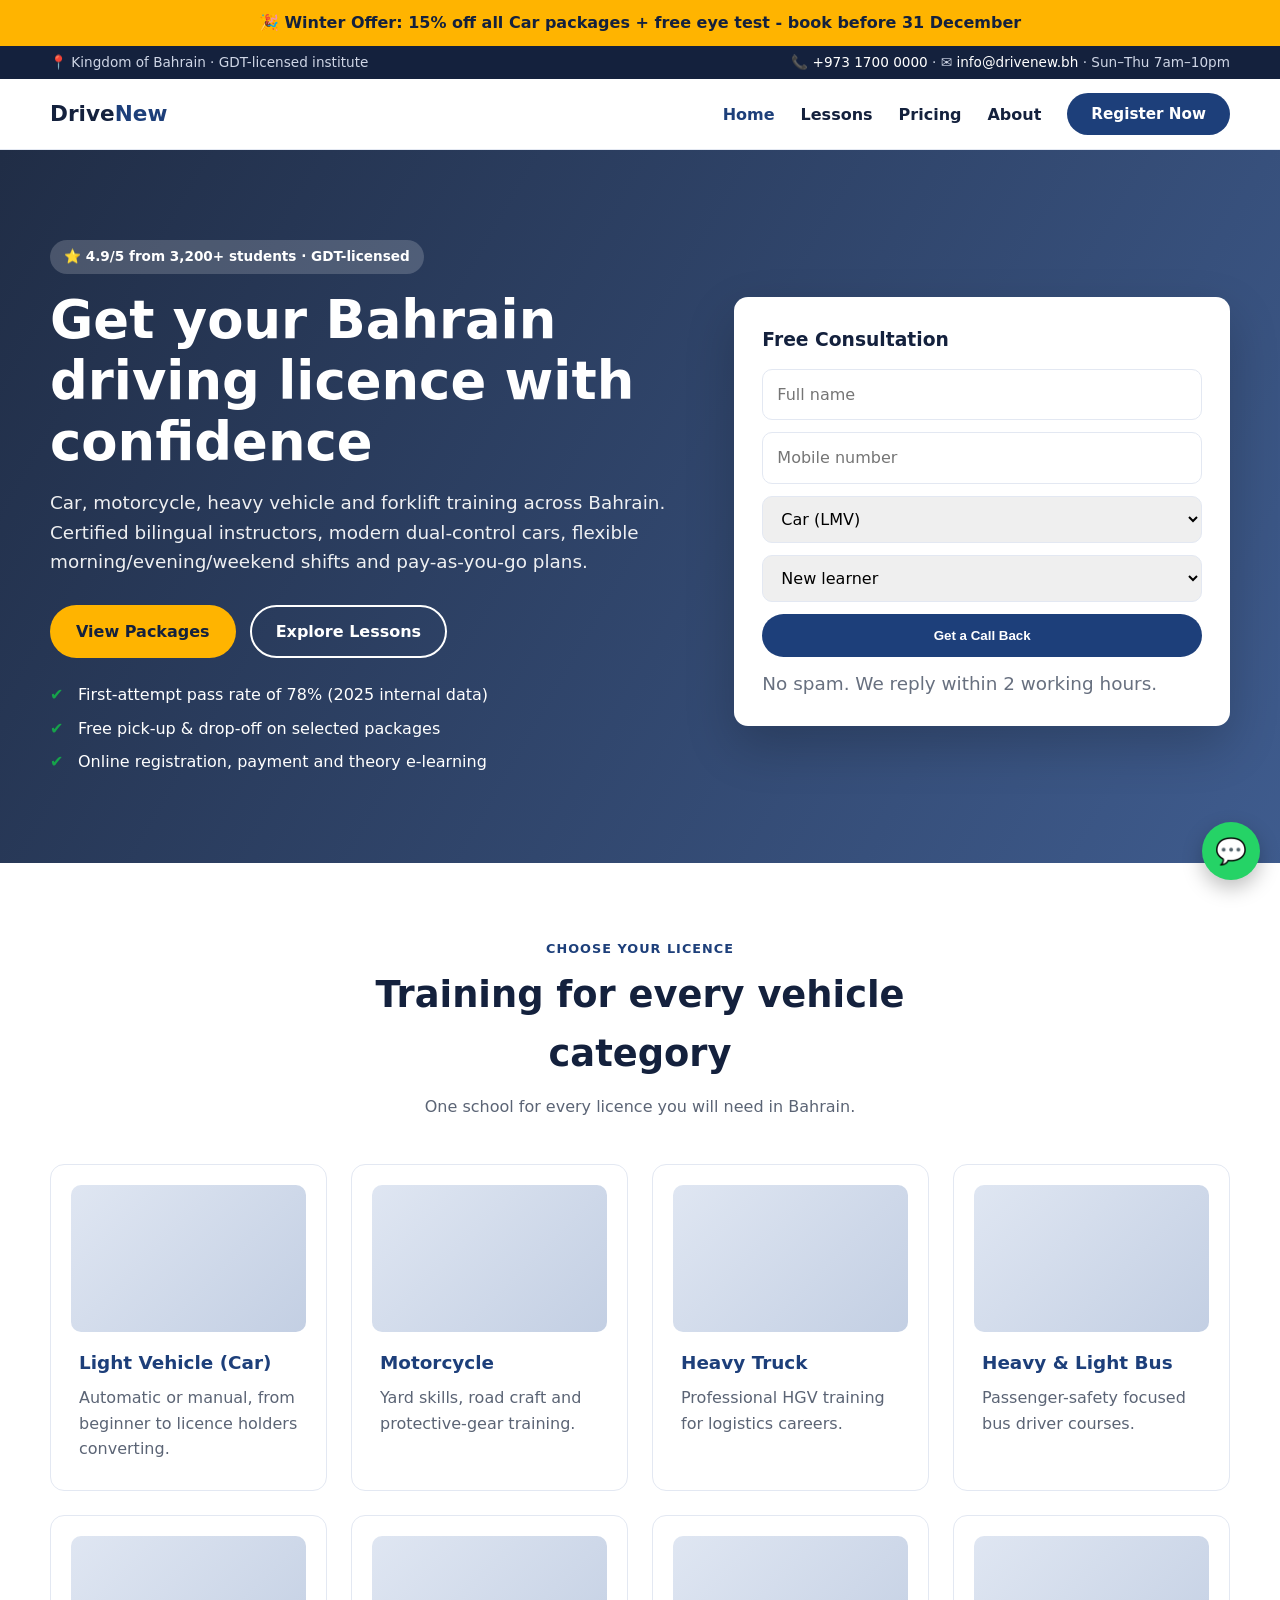
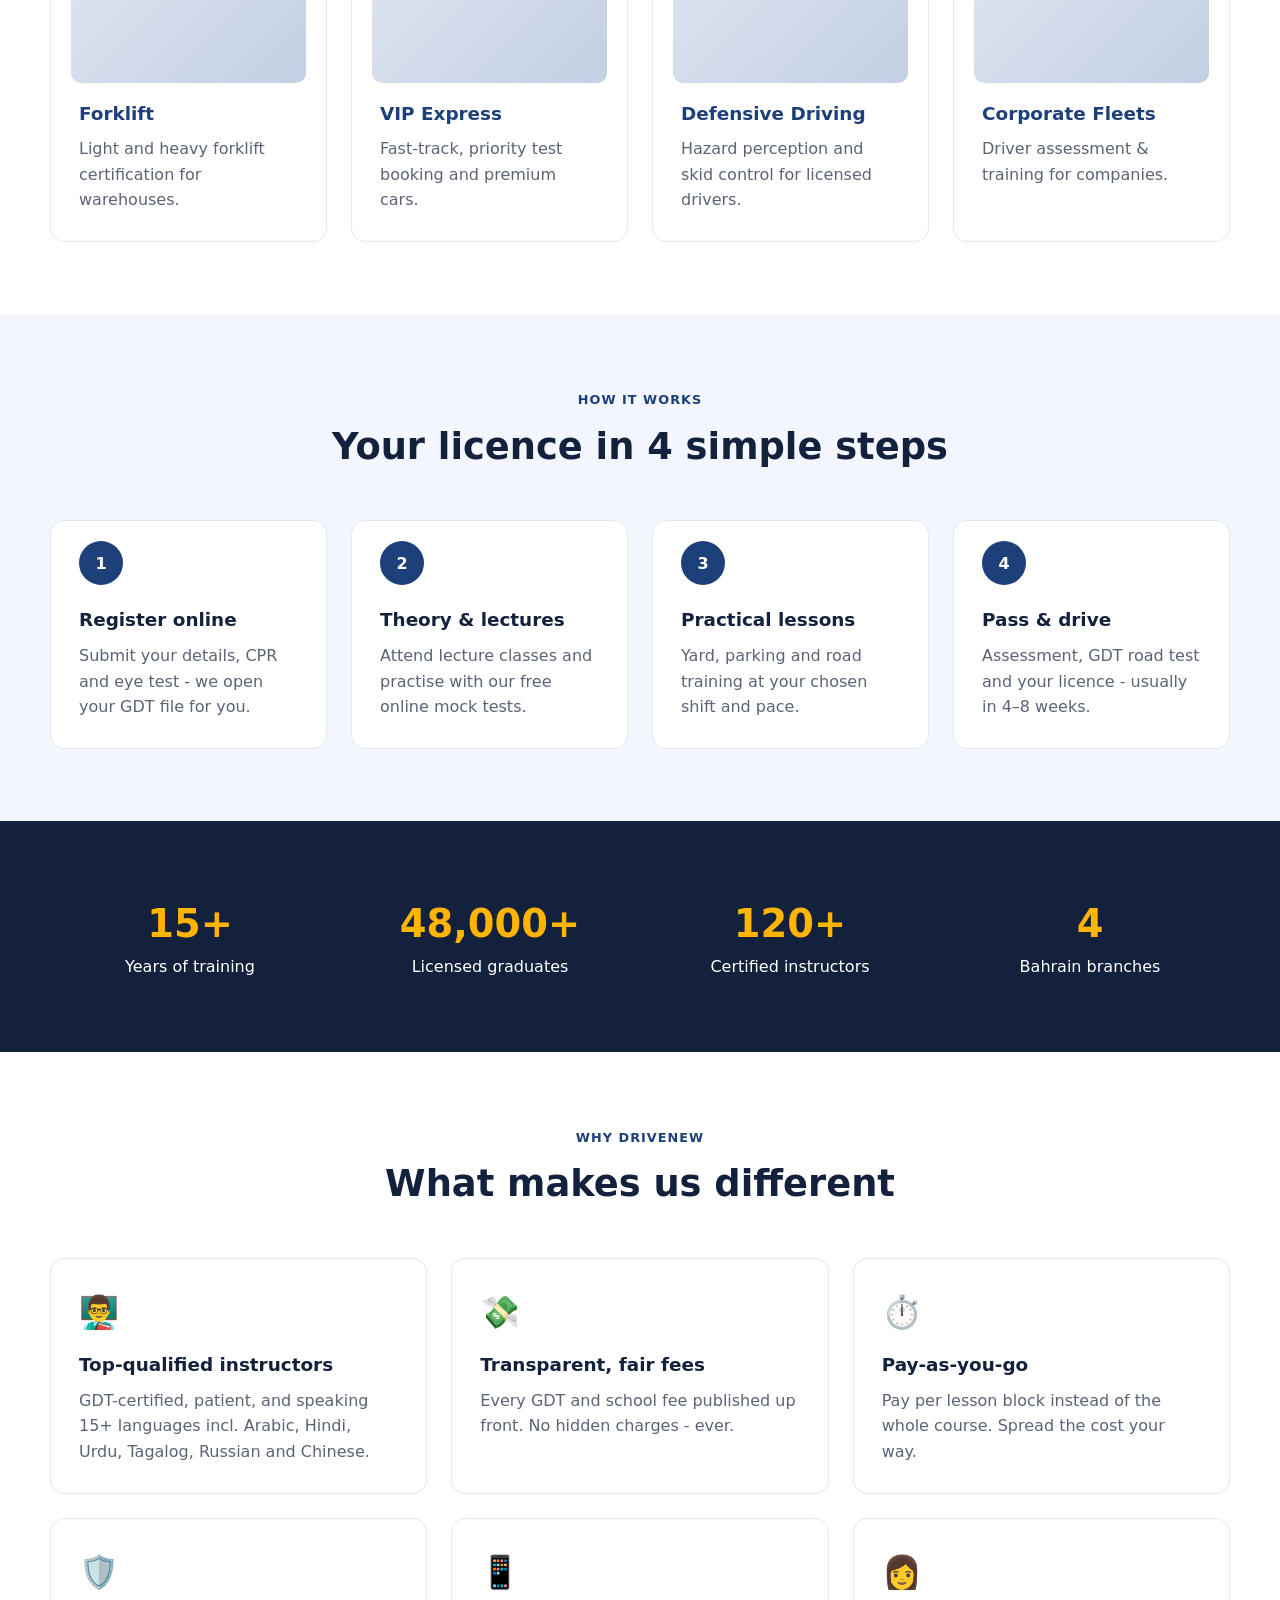
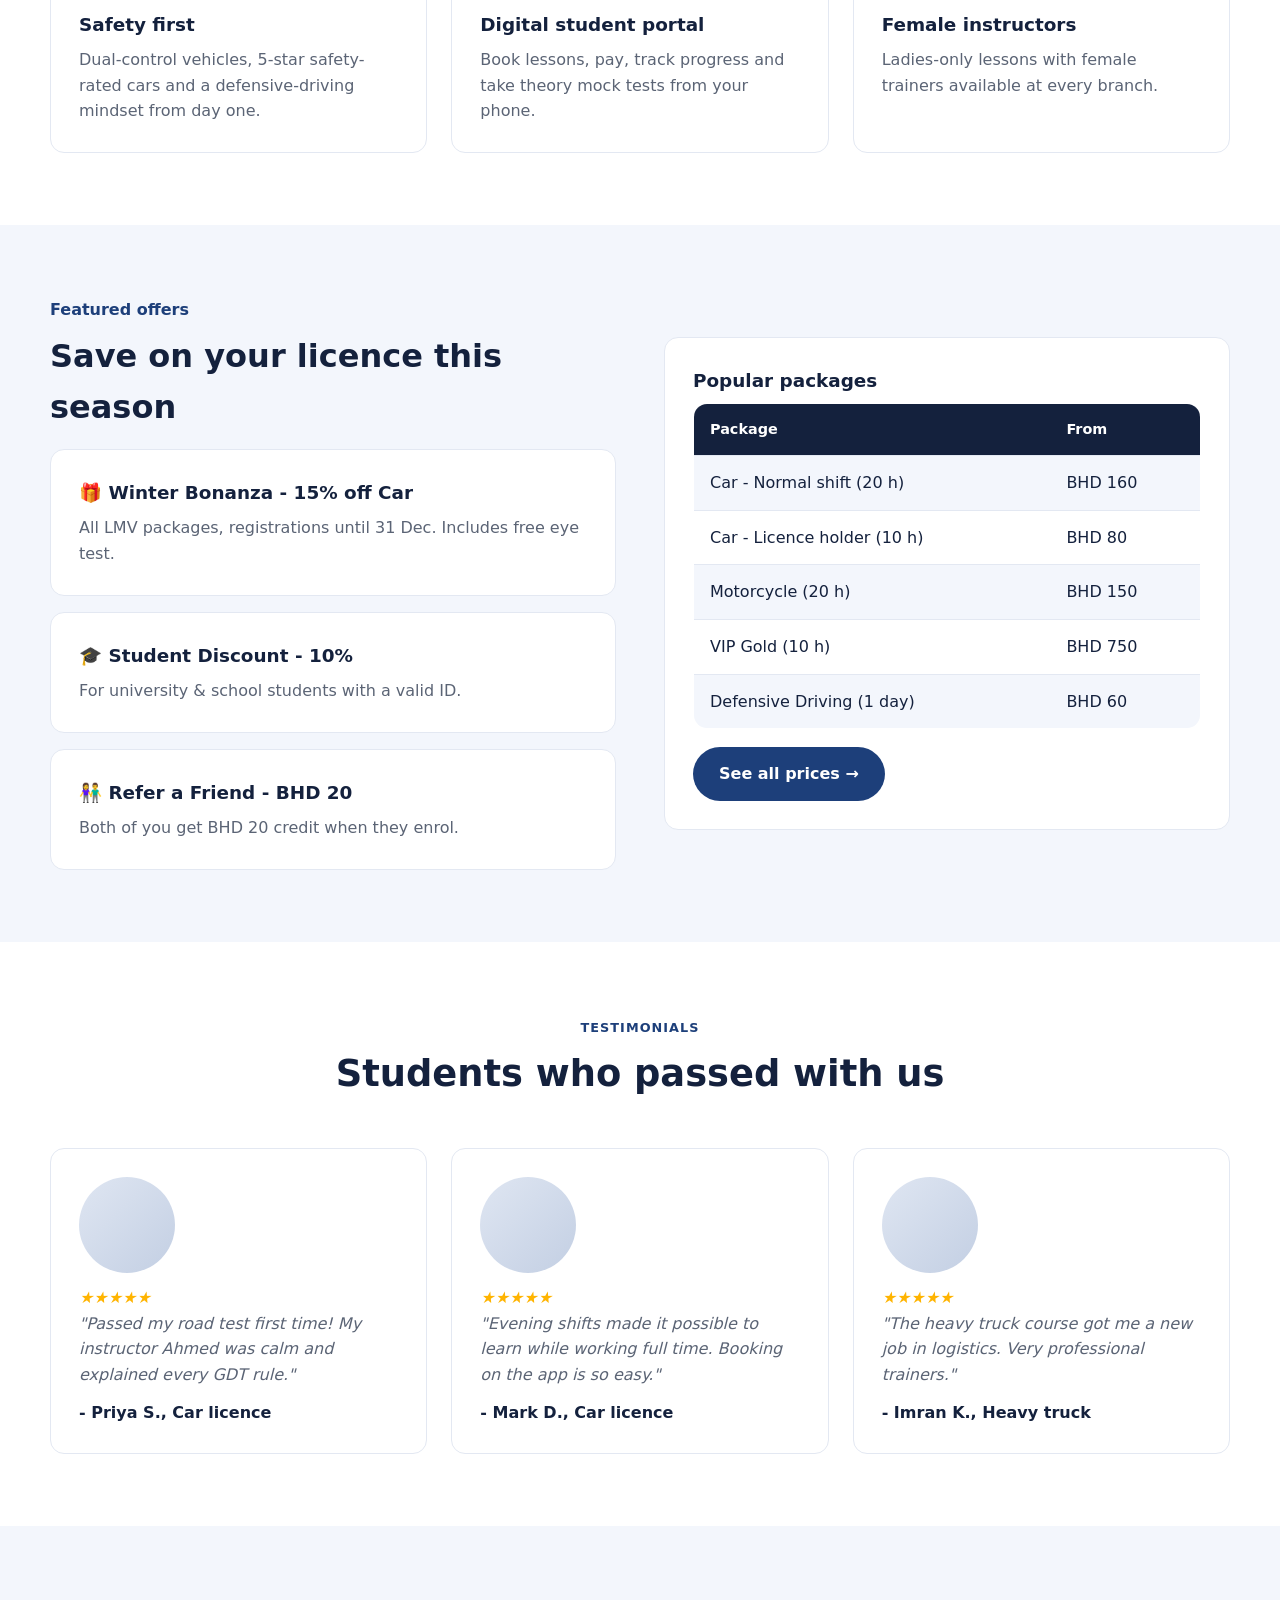
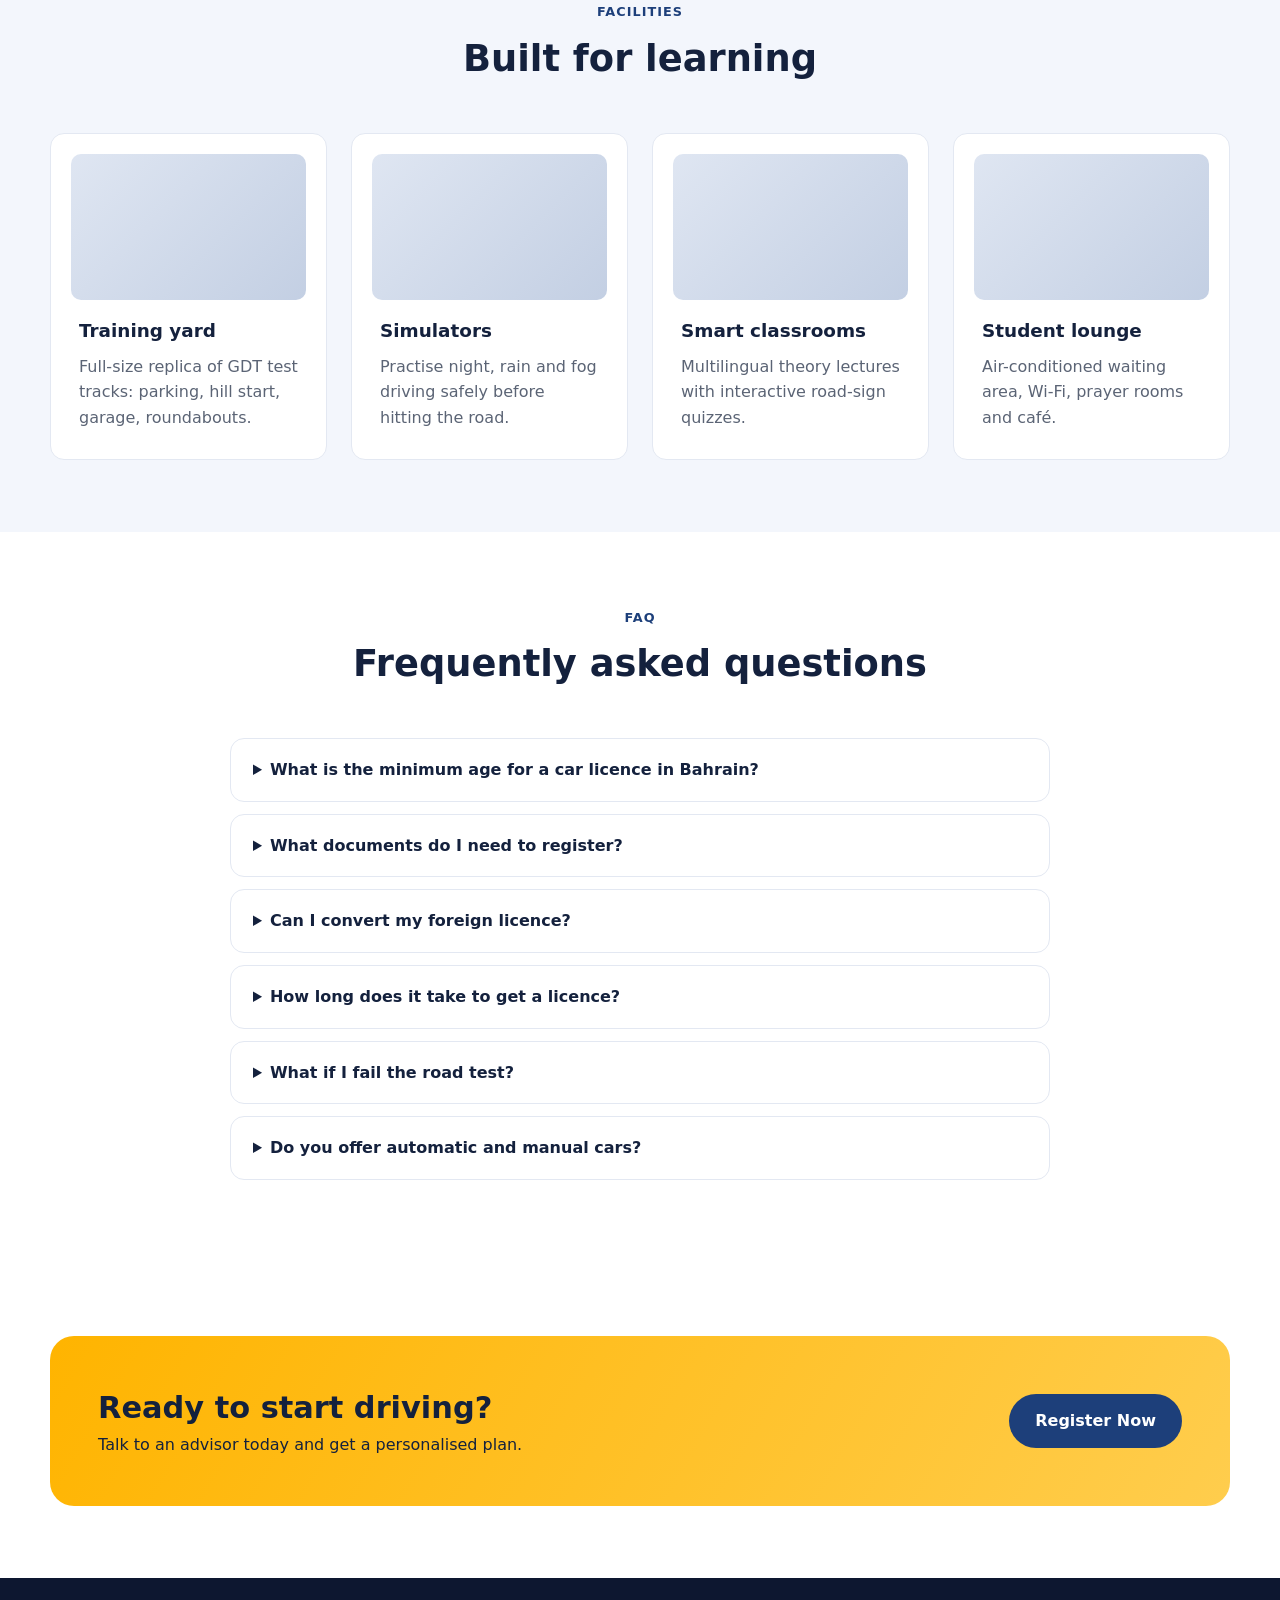
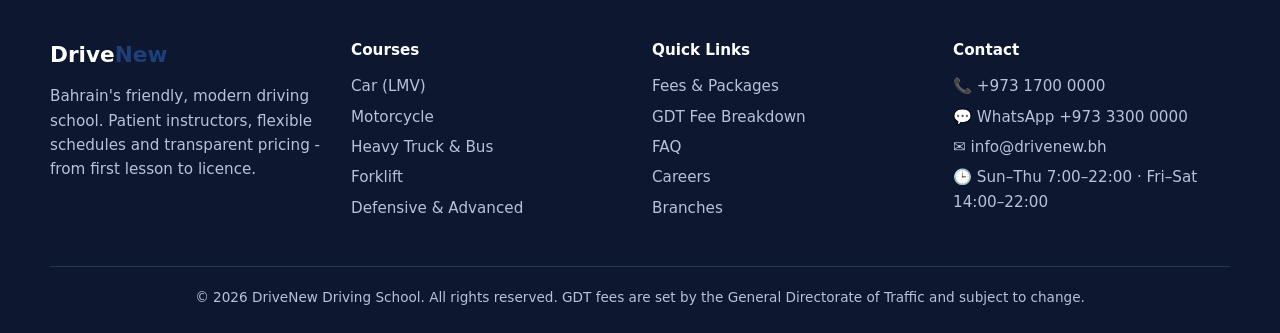
==== commit fccbd7d4: "Fix Register button text colour and improve mobile header/menu responsiveness Co-Authored-By: Claude" ====
--- a/index.html
+++ b/index.html
@@ -2,7 +2,7 @@
 <title>Home | DriveNew Driving School Bahrain</title><meta name="description" content="GDT-licensed driving school in Bahrain for car, motorcycle, heavy vehicle and forklift licences.">
 <link rel="stylesheet" href="assets/styles.css"></head><body>
 <div class="offer-strip">🎉 Winter Offer: 15% off all Car packages + free eye test - book before 31 December</div>
-<div class="topbar"><div class="container"><span>📍 Kingdom of Bahrain · GDT-licensed institute</span><span>📞 <a href="tel:+97317000000">+973 1700 0000</a> · ✉ <a href="mailto:info@drivenew.bh">info@drivenew.bh</a> · Sun–Thu 7am–10pm</span></div></div>
+<div class="topbar"><div class="container"><span>📍 Kingdom of Bahrain · GDT-licensed institute</span><span>📞 <a href="tel:+97317000000">+973 1700 0000</a><span class="hide-sm"> · ✉ <a href="mailto:info@drivenew.bh">info@drivenew.bh</a></span><span class="hide-sm"> · Sun–Thu 7am–10pm</span></span></div></div>
 <header class="site"><div class="container"><a class="logo" href="./">Drive<span>New</span></a>
 <button class="menu-btn" aria-label="Menu">☰</button>
 <nav class="main"><a href="./" class="active">Home</a><a href="lessons/" data-p="lessons">Lessons</a><a href="pricing/" data-p="pricing">Pricing</a><a href="about/" data-p="about">About</a><a class="btn btn-primary" href="pricing/#enquire">Register Now</a></nav></div></header>
--- a/assets/styles.css
+++ b/assets/styles.css
@@ -97,3 +97,24 @@
 .ph img{width:100%;height:100%;object-fit:cover;display:block}
 .ph.tall{aspect-ratio:4/3;margin:0}
 .ph.round{border-radius:50%;width:96px;height:96px;aspect-ratio:1;margin:0 0 12px}
+/* nav button fixes */
+nav.main a.btn{color:#fff;padding:10px 22px;font-size:.95rem;line-height:1.2;white-space:nowrap}
+nav.main a.btn:hover{color:#fff;background:var(--brand-d)}
+header.site .container{gap:16px}
+@media(max-width:1024px){nav.main{gap:18px}}
+@media(max-width:900px){
+ nav.main{gap:4px;box-shadow:0 12px 24px rgba(20,33,61,.08)}
+ nav.main a{padding:12px 6px;border-bottom:1px solid var(--line)}
+ nav.main a.btn{margin-top:10px;text-align:center;padding:14px;border-bottom:0}
+}
+@media(max-width:600px){
+ .topbar{font-size:.78rem}.topbar .container{justify-content:center;text-align:center}
+ .topbar .container span:first-child{display:none}
+ .offer-strip{font-size:.85rem;padding:8px 12px}
+ header.site .container{height:62px}nav.main{top:62px}
+ .hero{padding:56px 0 48px}.hero .actions .btn{flex:1;text-align:center}
+ .cta{flex-direction:column;align-items:flex-start}.cta .btn{width:100%;text-align:center}
+ th,td{padding:10px 12px;font-size:.9rem}
+}
+@media(max-width:900px){nav.main{align-items:stretch;padding:12px 16px 20px}nav.main a{text-align:left}nav.main a.btn{text-align:center}}
+@media(max-width:600px){.topbar .hide-sm{display:none}}
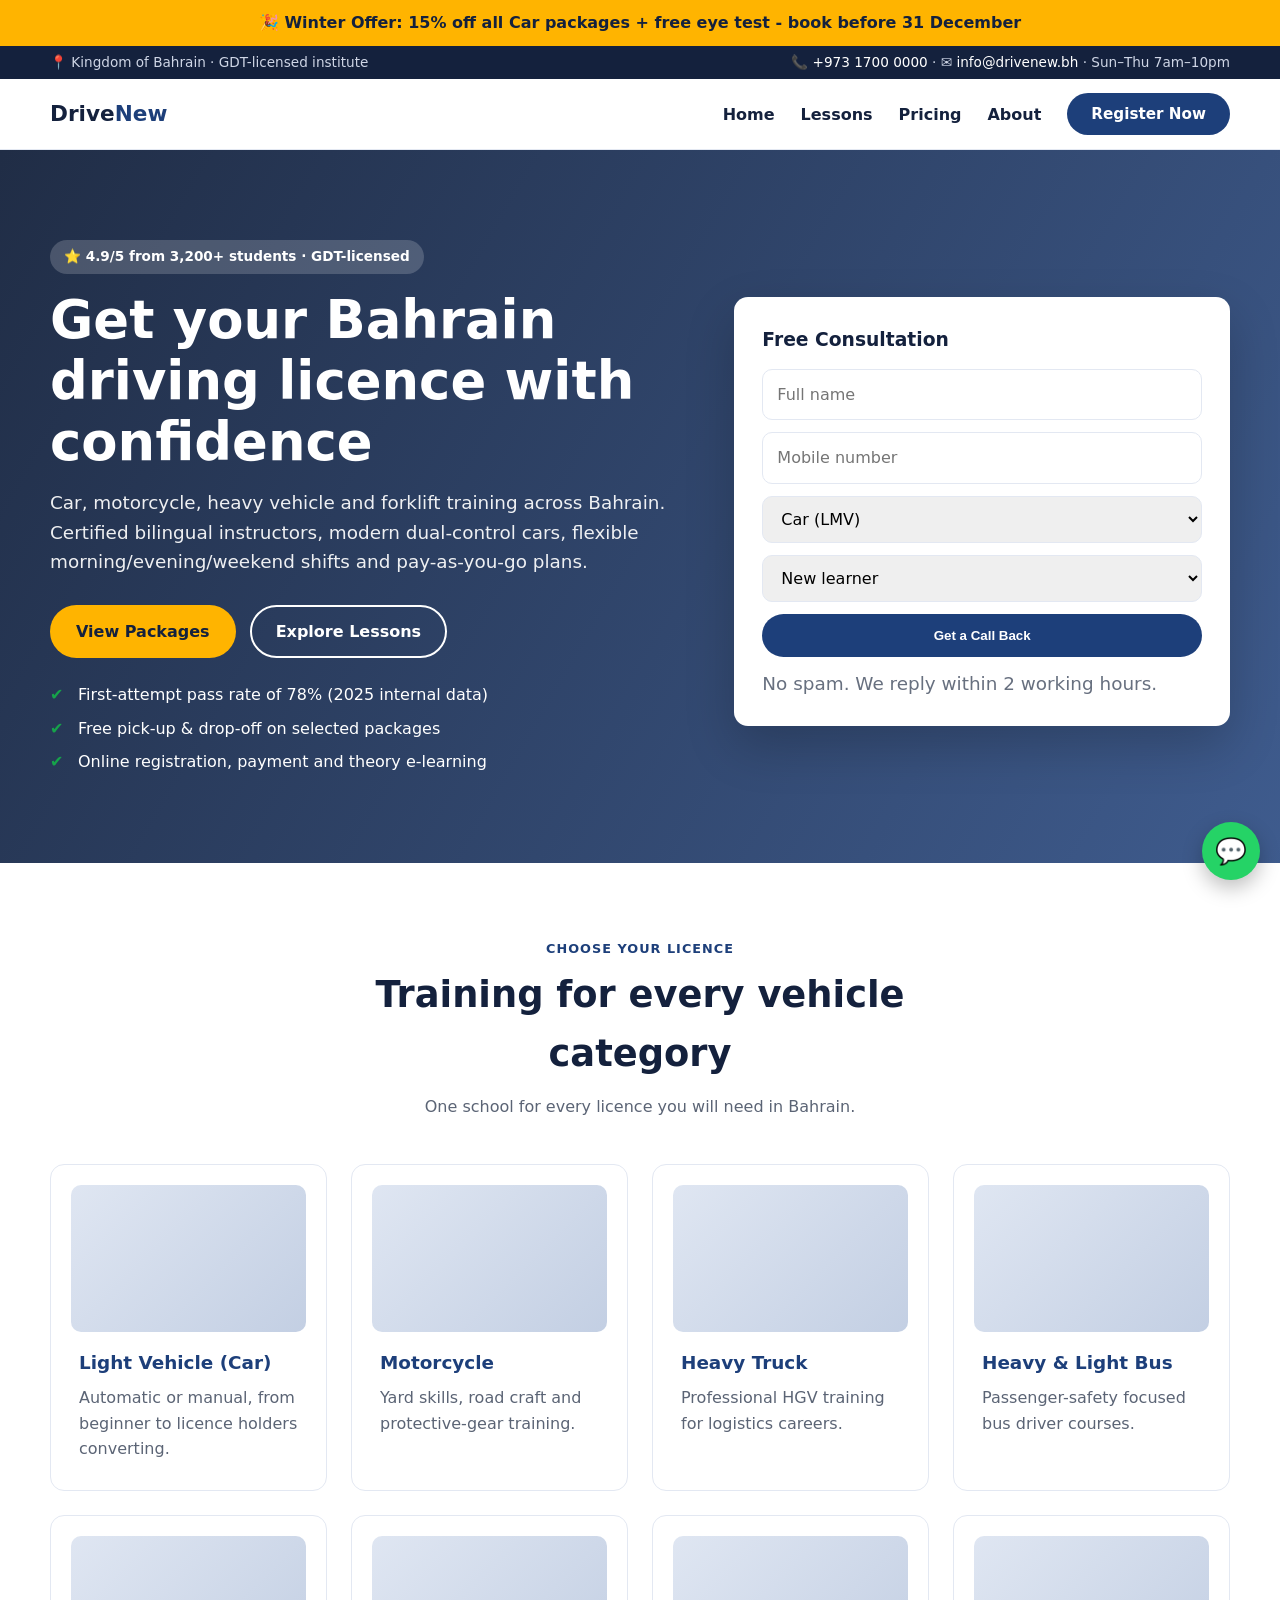
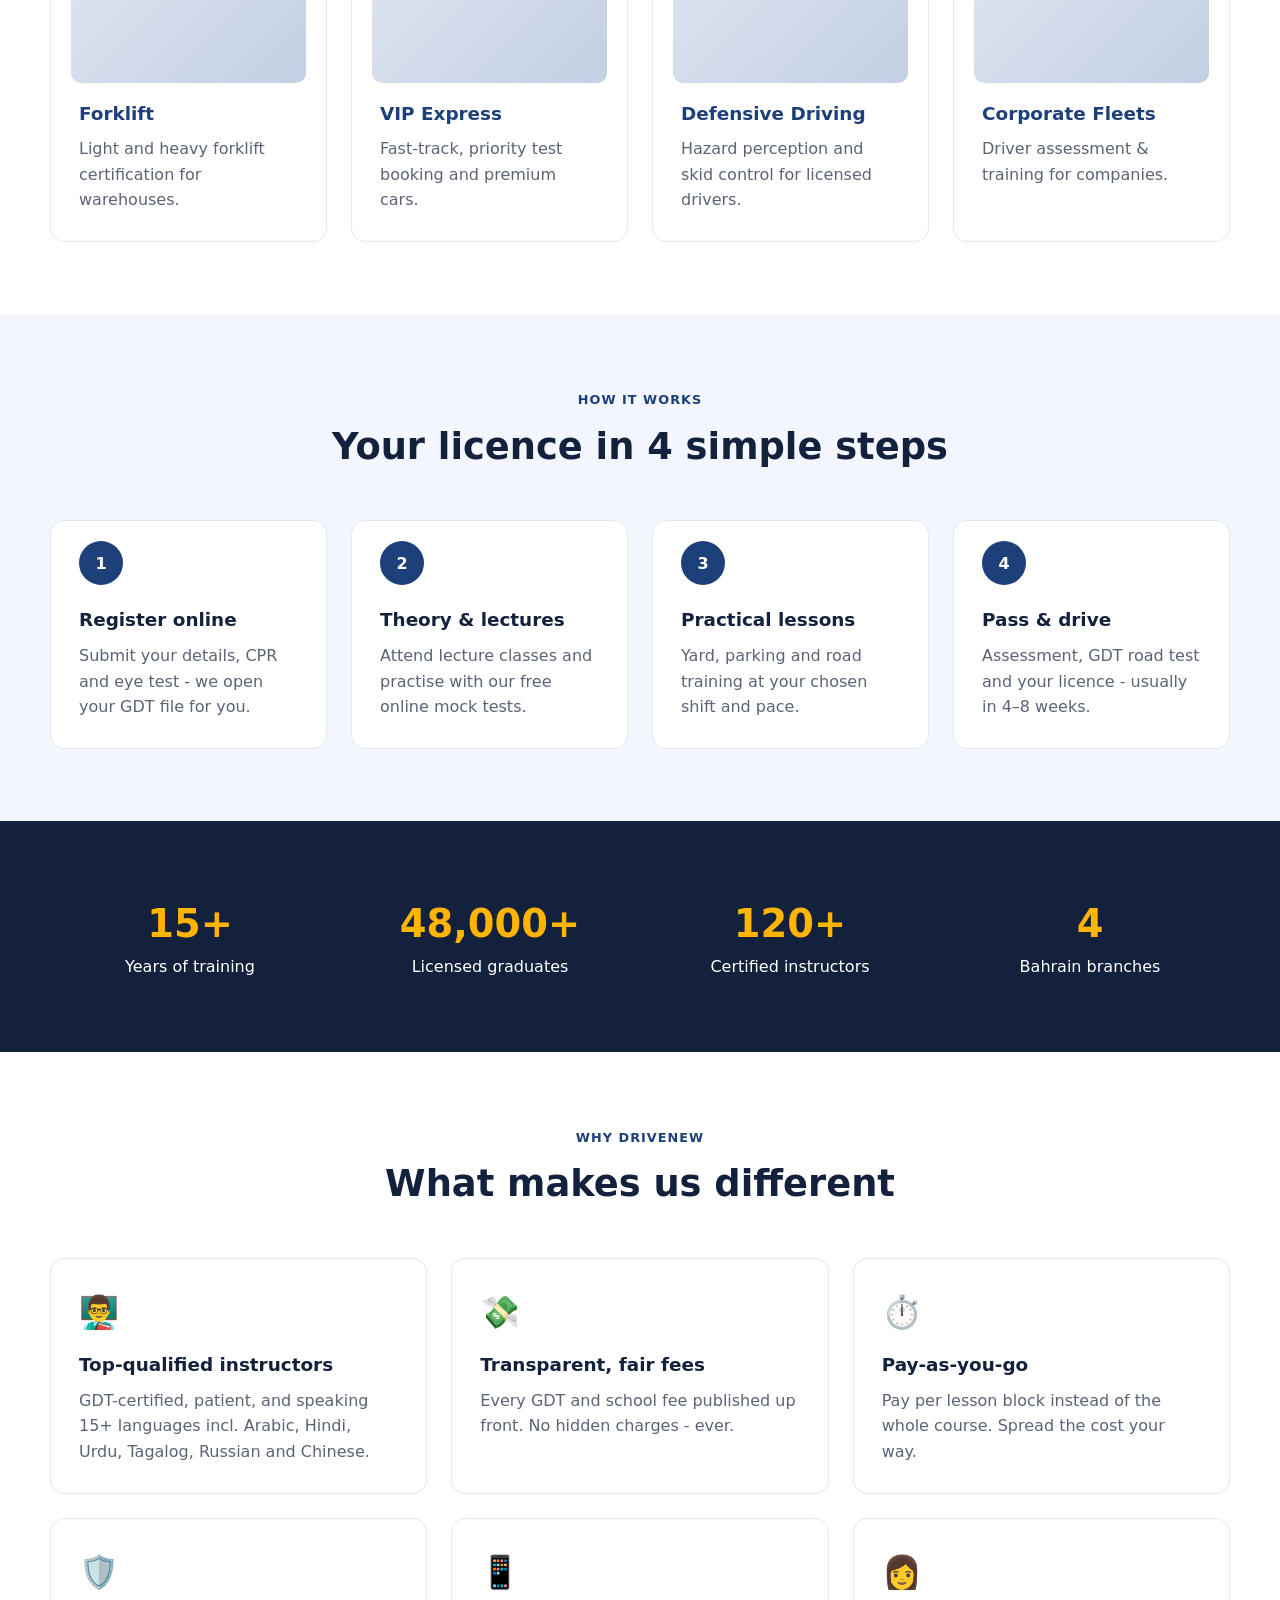
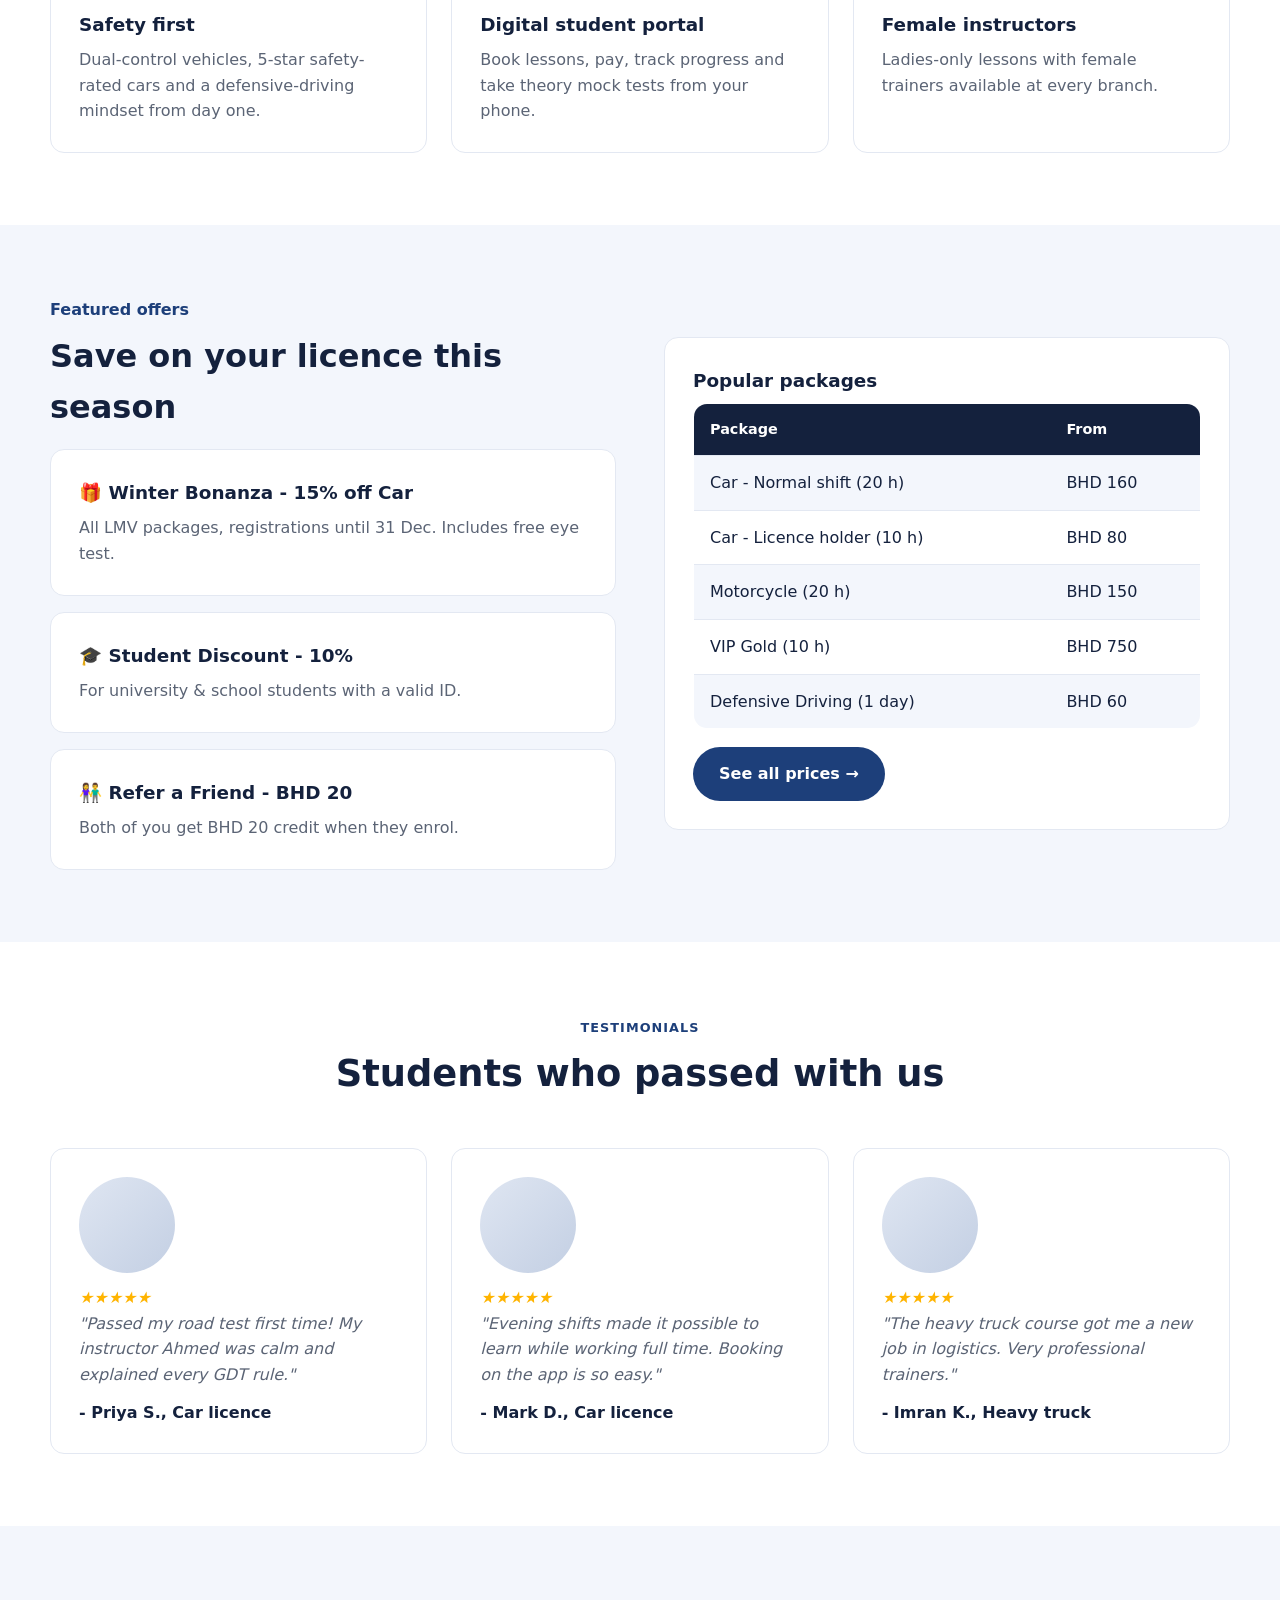
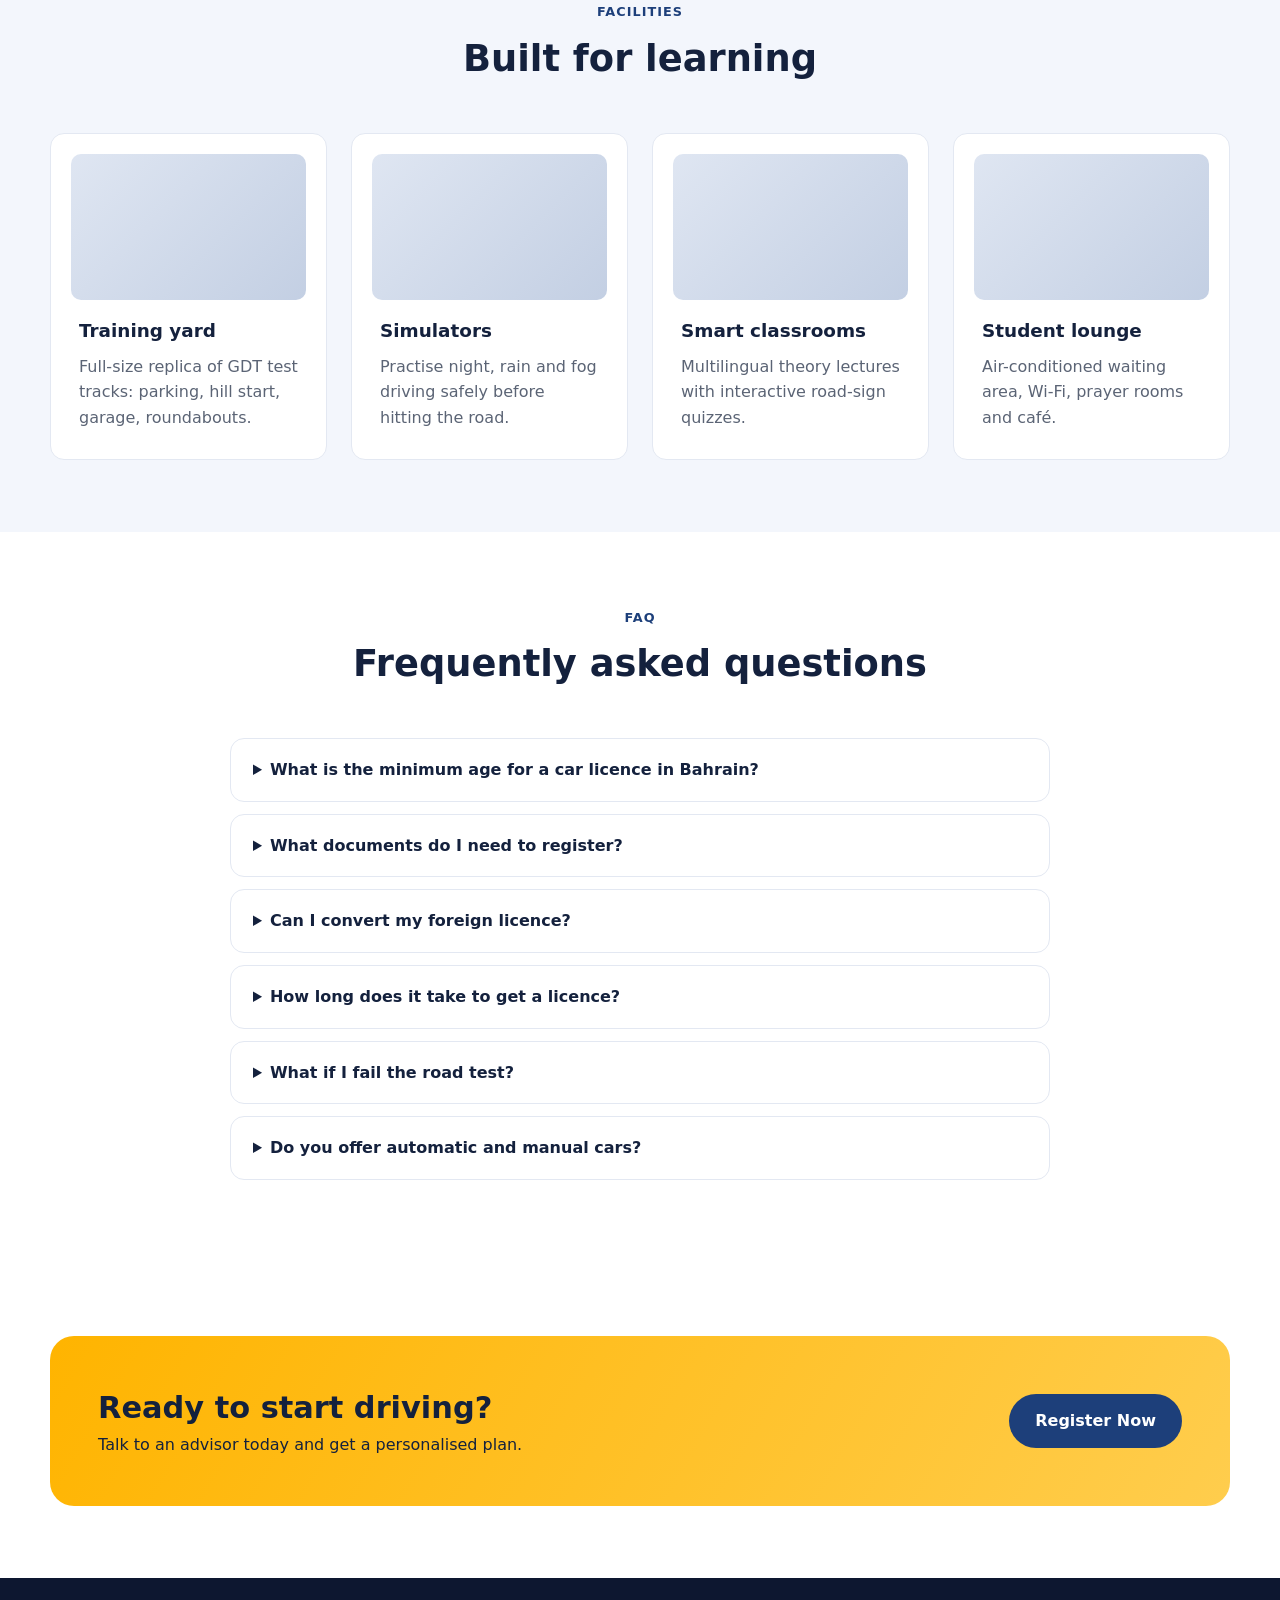
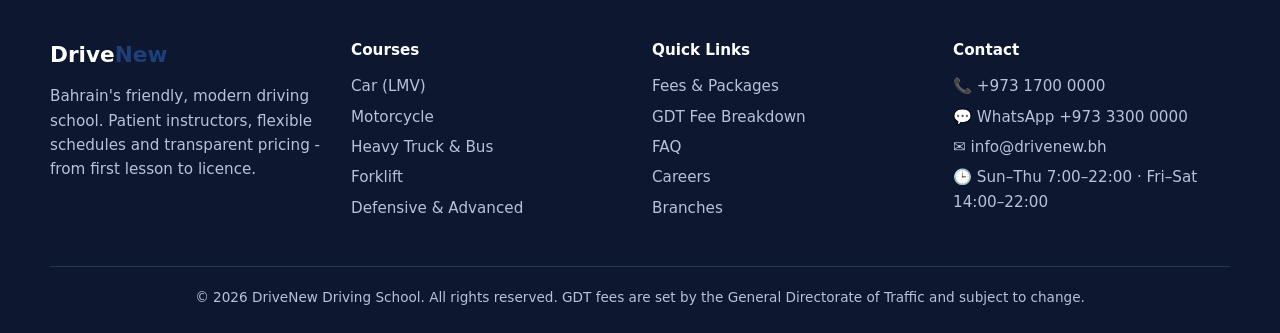
==== commit cb1ef9cc: "Add seamless client-side page navigation without full reloads Co-Authored-By: Claude Opus 5.5 <norep" ====
--- a/index.html
+++ b/index.html
@@ -6,6 +6,7 @@
 <header class="site"><div class="container"><a class="logo" href="./">Drive<span>New</span></a>
 <button class="menu-btn" aria-label="Menu">☰</button>
 <nav class="main"><a href="./" class="active">Home</a><a href="lessons/" data-p="lessons">Lessons</a><a href="pricing/" data-p="pricing">Pricing</a><a href="about/" data-p="about">About</a><a class="btn btn-primary" href="pricing/#enquire">Register Now</a></nav></div></header>
+<main id="app">
 <section class="hero" style="--hero-img:url(assets/img/hero-home.jpg)"><div class="container hero-grid"><div>
 <span class="badge">⭐ 4.9/5 from 3,200+ students · GDT-licensed</span>
 <h1>Get your Bahrain driving licence with confidence</h1>
@@ -82,6 +83,7 @@
 </div></div></section>
 
 <section><div class="container"><div class="cta"><div><h2>Ready to start driving?</h2><p>Talk to an advisor today and get a personalised plan.</p></div><a class="btn btn-primary" href="pricing/#enquire">Register Now</a></div></div></section>
+</main>
 <footer class="site"><div class="container grid g4">
 <div><a class="logo" href="./" style="color:#fff">Drive<span>New</span></a><p style="margin-top:12px">Bahrain's friendly, modern driving school. Patient instructors, flexible schedules and transparent pricing - from first lesson to licence.</p></div>
 <div><h4>Courses</h4><ul><li><a href="lessons/#car">Car (LMV)</a></li><li><a href="lessons/#bike">Motorcycle</a></li><li><a href="lessons/#heavy">Heavy Truck &amp; Bus</a></li><li><a href="lessons/#forklift">Forklift</a></li><li><a href="lessons/#advanced">Defensive &amp; Advanced</a></li></ul></div>
--- a/assets/styles.css
+++ b/assets/styles.css
@@ -118,3 +118,4 @@
 }
 @media(max-width:900px){nav.main{align-items:stretch;padding:12px 16px 20px}nav.main a{text-align:left}nav.main a.btn{text-align:center}}
 @media(max-width:600px){.topbar .hide-sm{display:none}}
+#app{transition:opacity .18s ease}#app.leaving{opacity:.35}
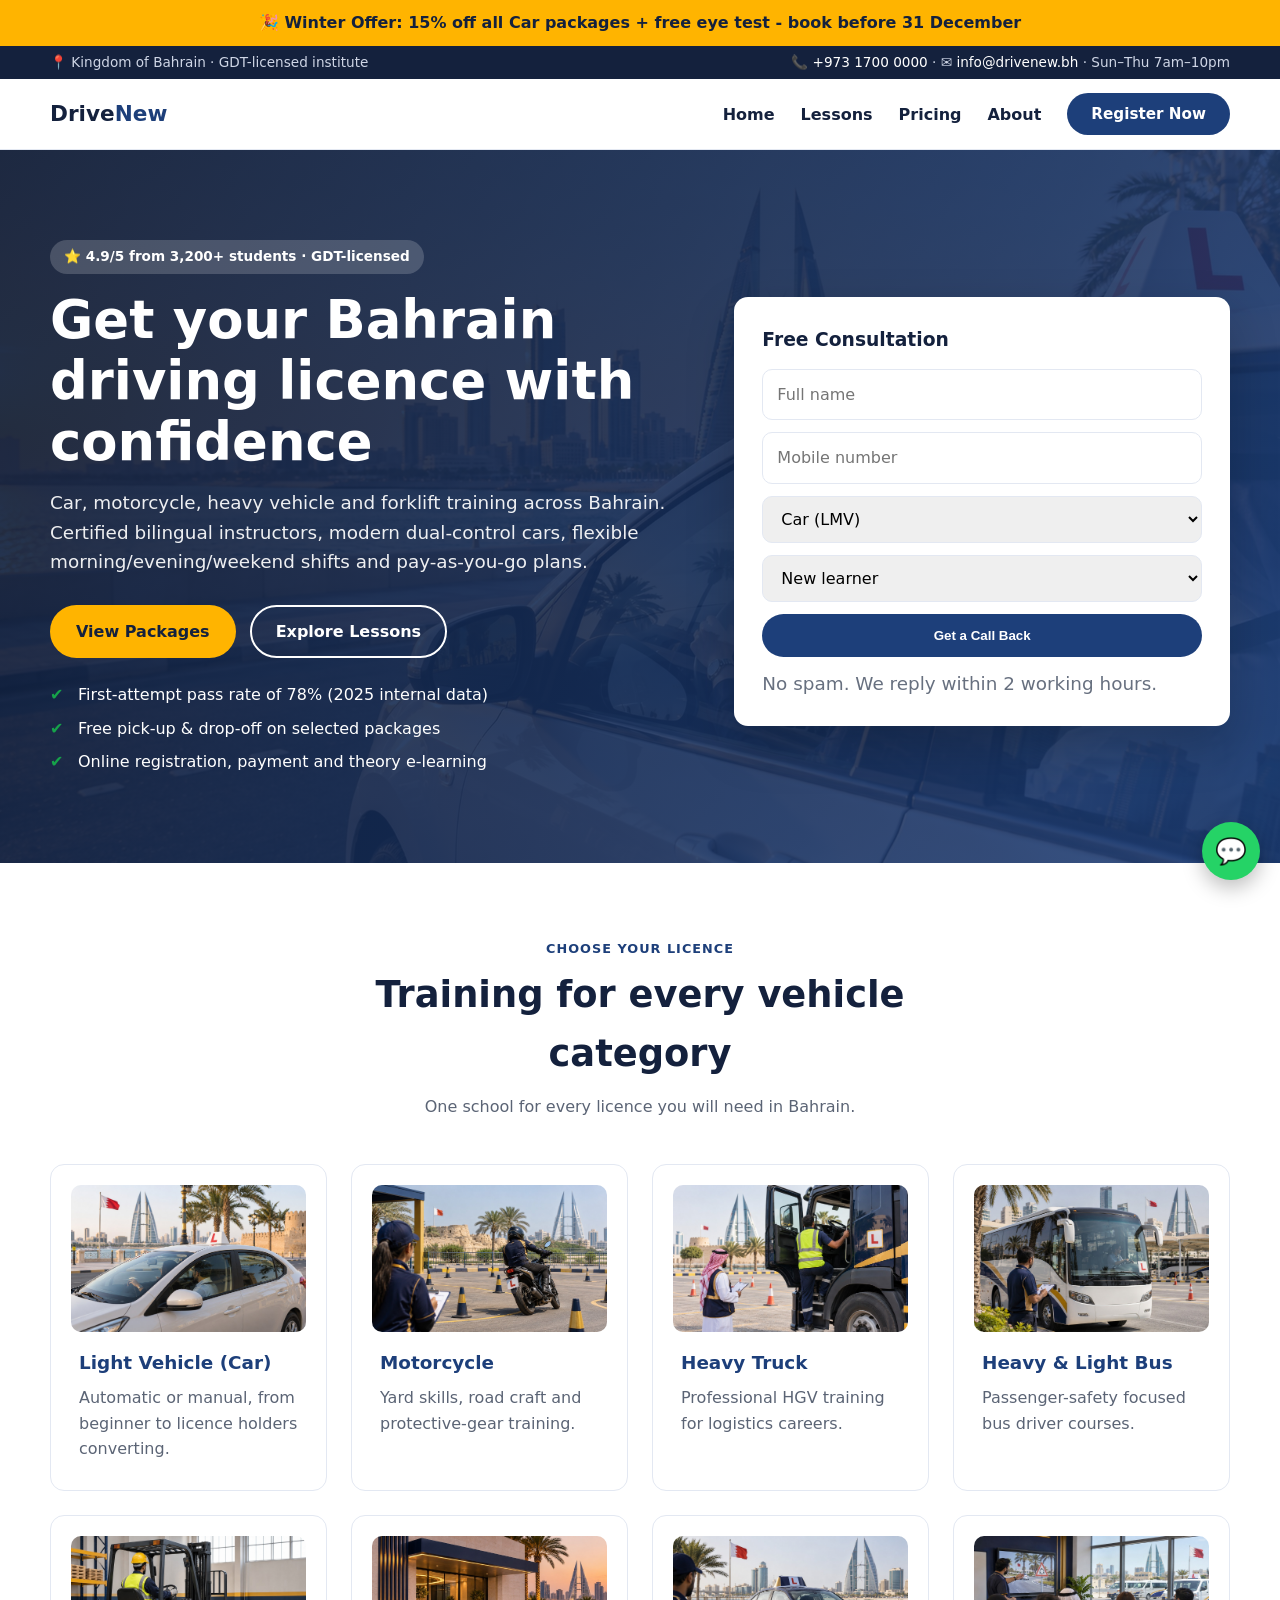
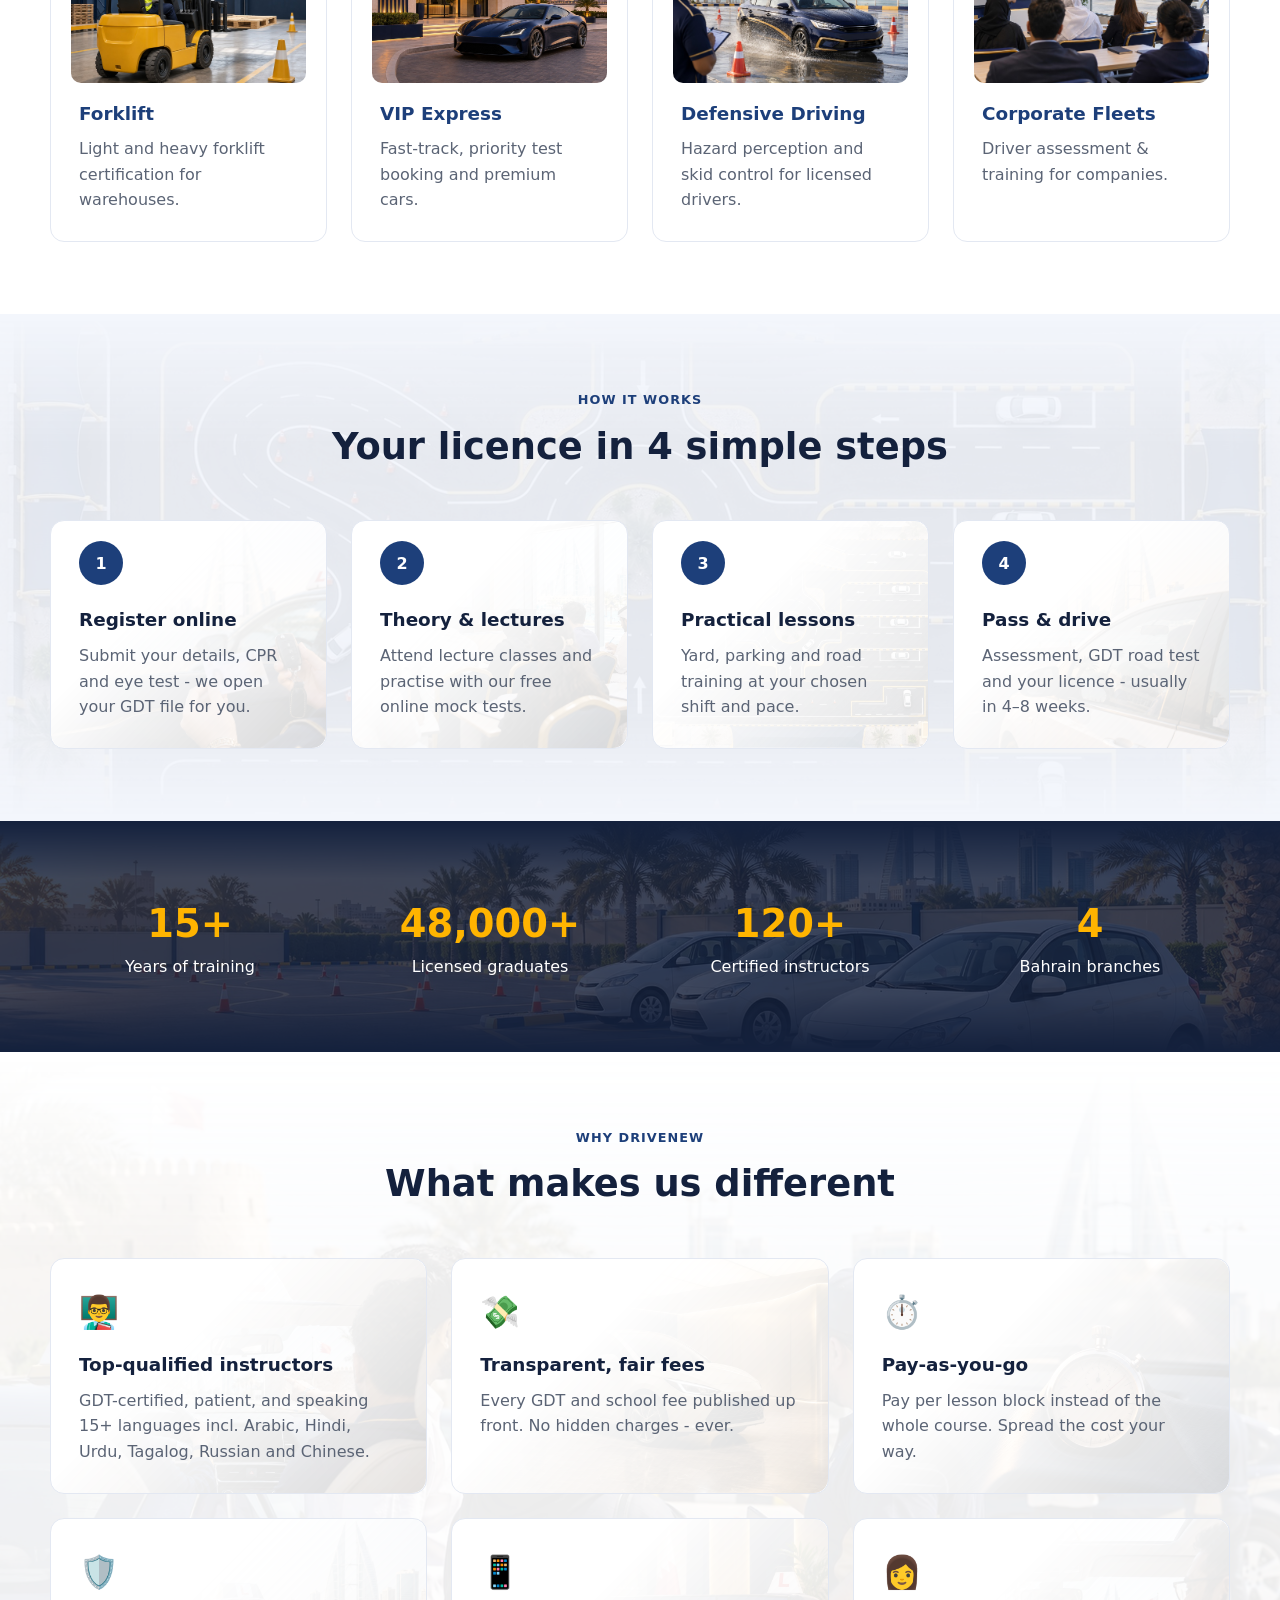
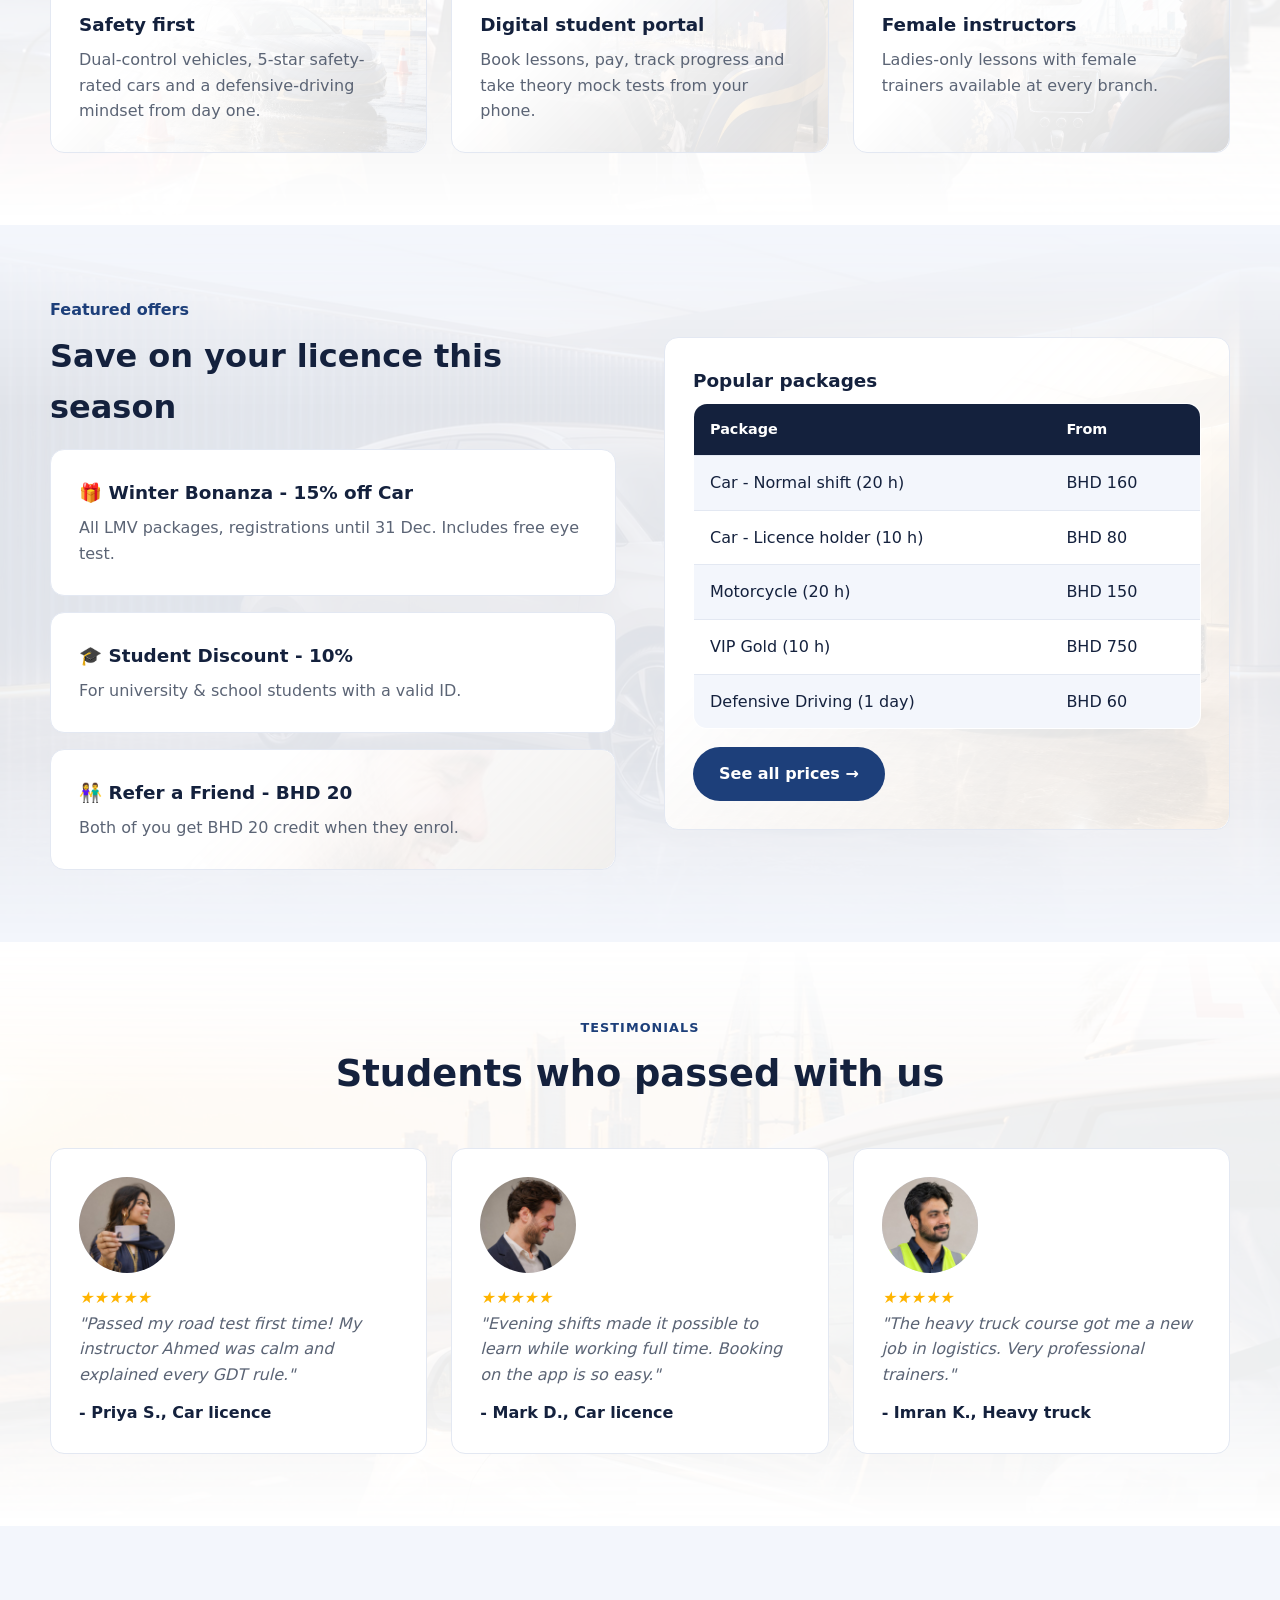
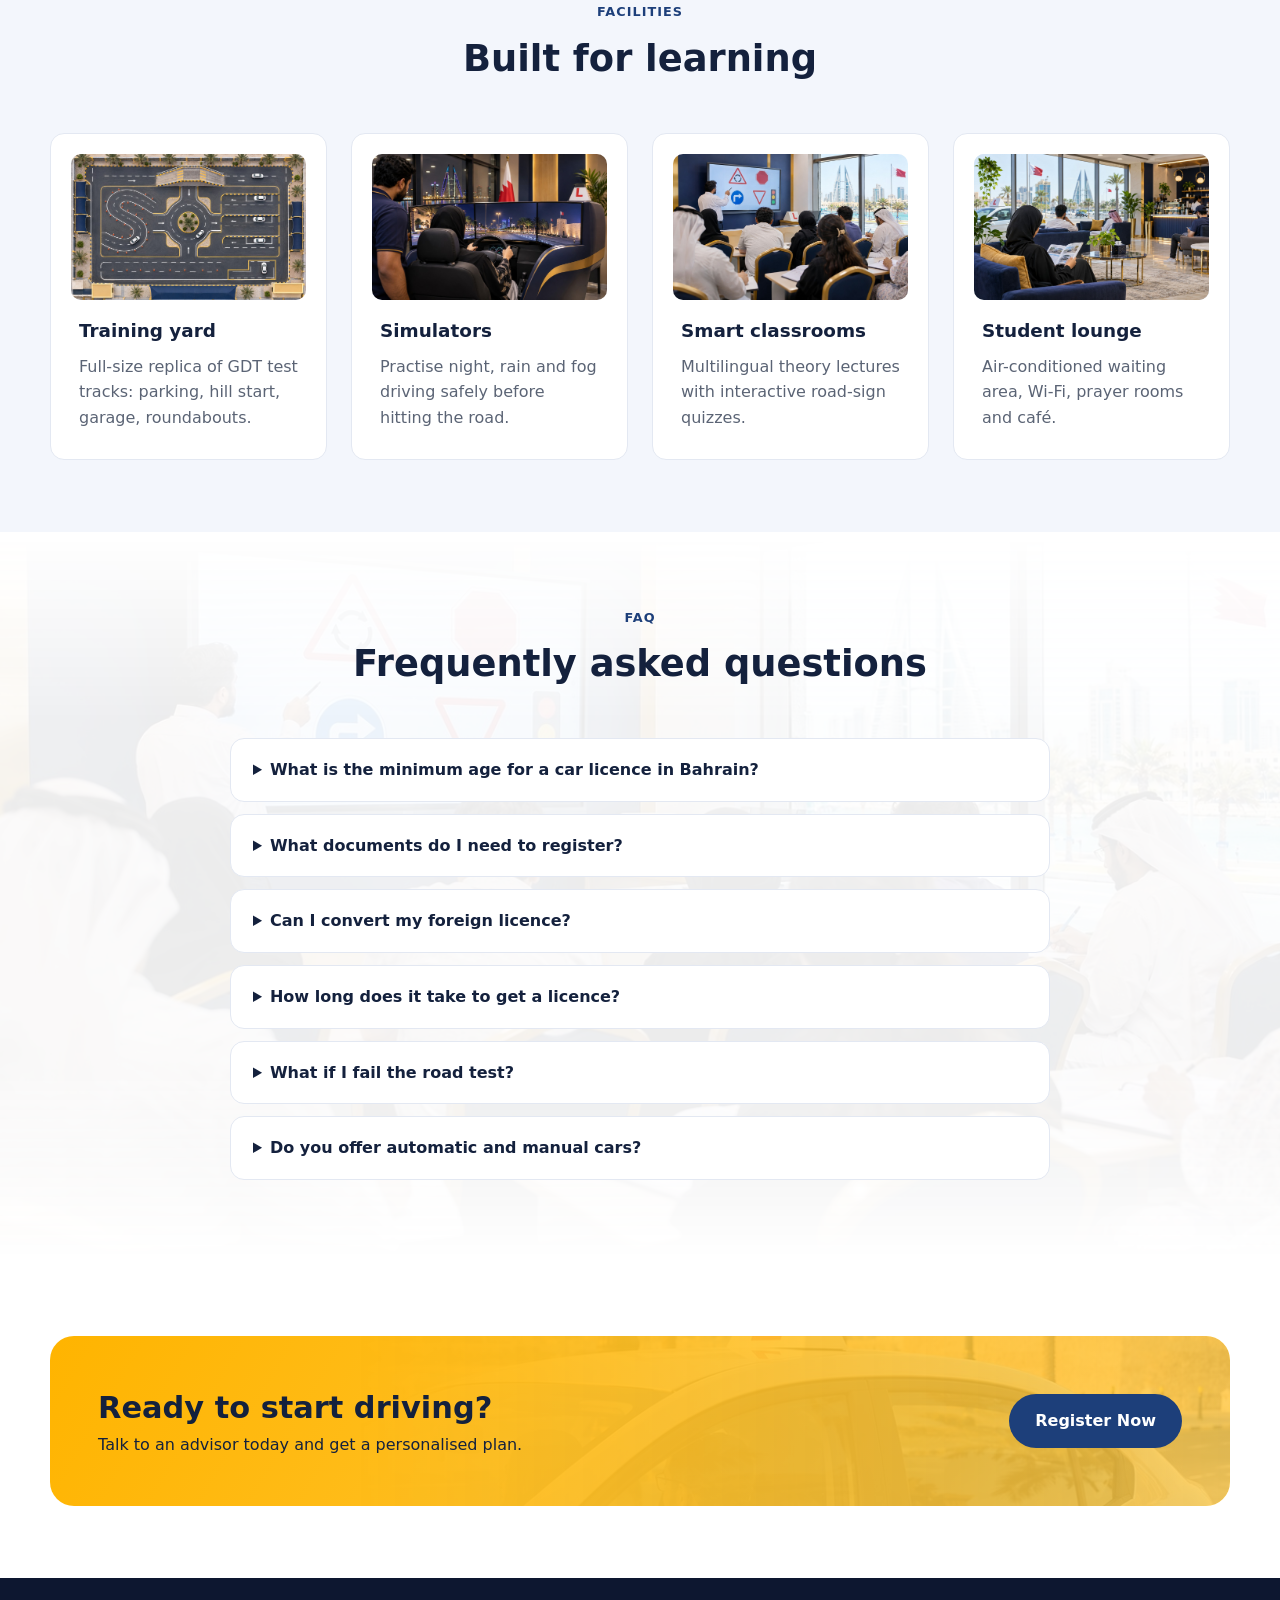
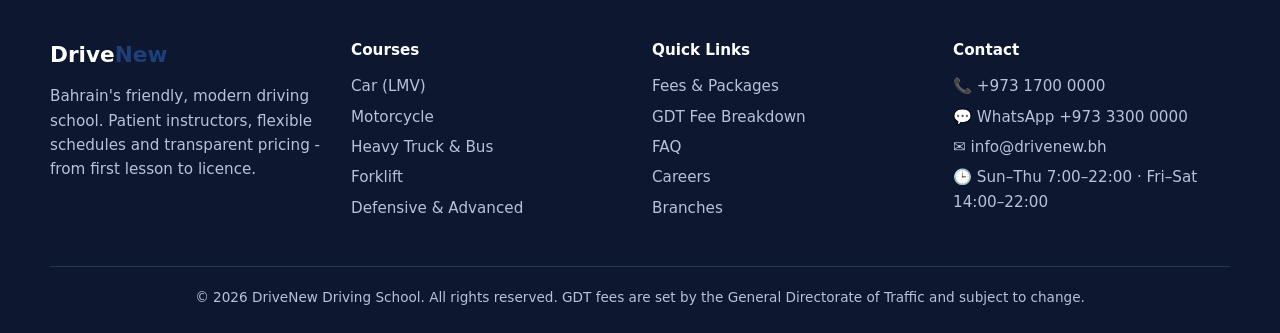
==== commit d8e7fcb9: "Add faded background images to sections and text cards Co-Authored-By: Claude Opus 5.5 <noreply@anth" ====
--- a/index.html
+++ b/index.html
@@ -27,38 +27,38 @@
 <a class="card" href="lessons/#corporate"><span class="ph "><img src="assets/img/course-corporate.jpg" alt="course corporate" loading="lazy" onerror="this.remove()"></span><h3>Corporate Fleets</h3><p>Driver assessment &amp; training for companies.</p></a>
 </div></div></section>
 
-<section class="soft"><div class="container"><div class="sec-head"><span class="eyebrow">How it works</span><h2>Your licence in 4 simple steps</h2></div>
+<section class="soft fx" style="--bg:url(assets/img/facility-yard.jpg)"><div class="container"><div class="sec-head"><span class="eyebrow">How it works</span><h2>Your licence in 4 simple steps</h2></div>
 <div class="grid g4 steps">
-<div class="card step"><h3>Register online</h3><p>Submit your details, CPR and eye test - we open your GDT file for you.</p></div>
-<div class="card step"><h3>Theory &amp; lectures</h3><p>Attend lecture classes and practise with our free online mock tests.</p></div>
-<div class="card step"><h3>Practical lessons</h3><p>Yard, parking and road training at your chosen shift and pace.</p></div>
-<div class="card step"><h3>Pass &amp; drive</h3><p>Assessment, GDT road test and your licence - usually in 4–8 weeks.</p></div>
+<div class="card step fx" style="--bg:url(assets/img/hero-pricing.jpg)"><h3>Register online</h3><p>Submit your details, CPR and eye test - we open your GDT file for you.</p></div>
+<div class="card step fx" style="--bg:url(assets/img/facility-classroom.jpg)"><h3>Theory &amp; lectures</h3><p>Attend lecture classes and practise with our free online mock tests.</p></div>
+<div class="card step fx" style="--bg:url(assets/img/facility-yard.jpg)"><h3>Practical lessons</h3><p>Yard, parking and road training at your chosen shift and pace.</p></div>
+<div class="card step fx" style="--bg:url(assets/img/hero-home.jpg)"><h3>Pass &amp; drive</h3><p>Assessment, GDT road test and your licence - usually in 4–8 weeks.</p></div>
 </div></div></section>
 
-<section class="dark"><div class="container"><div class="stats">
+<section class="dark fx" style="--bg:url(assets/img/hero-lessons.jpg)"><div class="container"><div class="stats">
 <div><strong>15+</strong>Years of training</div><div><strong>48,000+</strong>Licensed graduates</div><div><strong>120+</strong>Certified instructors</div><div><strong>4</strong>Bahrain branches</div>
 </div></div></section>
 
-<section><div class="container"><div class="sec-head"><span class="eyebrow">Why DriveNew</span><h2>What makes us different</h2></div>
+<section class="fx" style="--bg:url(assets/img/about-story.jpg)"><div class="container"><div class="sec-head"><span class="eyebrow">Why DriveNew</span><h2>What makes us different</h2></div>
 <div class="grid g3">
-<div class="card"><span class="icon">👨‍🏫</span><h3>Top-qualified instructors</h3><p>GDT-certified, patient, and speaking 15+ languages incl. Arabic, Hindi, Urdu, Tagalog, Russian and Chinese.</p></div>
-<div class="card"><span class="icon">💸</span><h3>Transparent, fair fees</h3><p>Every GDT and school fee published up front. No hidden charges - ever.</p></div>
-<div class="card"><span class="icon">⏱️</span><h3>Pay-as-you-go</h3><p>Pay per lesson block instead of the whole course. Spread the cost your way.</p></div>
-<div class="card"><span class="icon">🛡️</span><h3>Safety first</h3><p>Dual-control vehicles, 5-star safety-rated cars and a defensive-driving mindset from day one.</p></div>
-<div class="card"><span class="icon">📱</span><h3>Digital student portal</h3><p>Book lessons, pay, track progress and take theory mock tests from your phone.</p></div>
-<div class="card"><span class="icon">👩</span><h3>Female instructors</h3><p>Ladies-only lessons with female trainers available at every branch.</p></div>
+<div class="card fx" style="--bg:url(assets/img/lesson-car-instructor.jpg)"><span class="icon">👨‍🏫</span><h3>Top-qualified instructors</h3><p>GDT-certified, patient, and speaking 15+ languages incl. Arabic, Hindi, Urdu, Tagalog, Russian and Chinese.</p></div>
+<div class="card fx" style="--bg:url(assets/img/vip-gold.jpg)"><span class="icon">💸</span><h3>Transparent, fair fees</h3><p>Every GDT and school fee published up front. No hidden charges - ever.</p></div>
+<div class="card fx" style="--bg:url(assets/img/vip-express.jpg)"><span class="icon">⏱️</span><h3>Pay-as-you-go</h3><p>Pay per lesson block instead of the whole course. Spread the cost your way.</p></div>
+<div class="card fx" style="--bg:url(assets/img/course-defensive.jpg)"><span class="icon">🛡️</span><h3>Safety first</h3><p>Dual-control vehicles, 5-star safety-rated cars and a defensive-driving mindset from day one.</p></div>
+<div class="card fx" style="--bg:url(assets/img/facility-simulator.jpg)"><span class="icon">📱</span><h3>Digital student portal</h3><p>Book lessons, pay, track progress and take theory mock tests from your phone.</p></div>
+<div class="card fx" style="--bg:url(assets/img/course-refresher.jpg)"><span class="icon">👩</span><h3>Female instructors</h3><p>Ladies-only lessons with female trainers available at every branch.</p></div>
 </div></div></section>
 
-<section class="soft"><div class="container split"><div>
+<section class="soft fx" style="--bg:url(assets/img/vip-gold.jpg)"><div class="container split"><div>
 <span class="eyebrow" style="color:var(--brand);font-weight:700">Featured offers</span><h2 style="font-size:2rem;margin:8px 0 16px">Save on your licence this season</h2>
 <div class="card" style="margin-bottom:16px"><h3>🎁 Winter Bonanza - 15% off Car</h3><p>All LMV packages, registrations until 31 Dec. Includes free eye test.</p></div>
 <div class="card" style="margin-bottom:16px"><h3>🎓 Student Discount - 10%</h3><p>For university &amp; school students with a valid ID.</p></div>
-<div class="card"><h3>👫 Refer a Friend - BHD 20</h3><p>Both of you get BHD 20 credit when they enrol.</p></div>
-</div><div><div class="card"><h3>Popular packages</h3><div class="table-wrap"><table><tr><th>Package</th><th>From</th></tr>
+<div class="card fx" style="--bg:url(assets/img/student-2.jpg)"><h3>👫 Refer a Friend - BHD 20</h3><p>Both of you get BHD 20 credit when they enrol.</p></div>
+</div><div><div class="card fx" style="--bg:url(assets/img/vip-gold.jpg)"><h3>Popular packages</h3><div class="table-wrap"><table><tr><th>Package</th><th>From</th></tr>
 <tr><td>Car - Normal shift (20 h)</td><td>BHD 160</td></tr><tr><td>Car - Licence holder (10 h)</td><td>BHD 80</td></tr><tr><td>Motorcycle (20 h)</td><td>BHD 150</td></tr><tr><td>VIP Gold (10 h)</td><td>BHD 750</td></tr><tr><td>Defensive Driving (1 day)</td><td>BHD 60</td></tr></table></div>
 <a class="btn btn-primary" style="margin-top:18px" href="pricing/">See all prices →</a></div></div></div></section>
 
-<section><div class="container"><div class="sec-head"><span class="eyebrow">Testimonials</span><h2>Students who passed with us</h2></div>
+<section class="fx" style="--bg:url(assets/img/hero-home.jpg)"><div class="container"><div class="sec-head"><span class="eyebrow">Testimonials</span><h2>Students who passed with us</h2></div>
 <div class="grid g3">
 <blockquote class="card quote"><span class="ph round"><img src="assets/img/student-1.jpg" alt="student" loading="lazy" onerror="this.remove()"></span><div class="stars">★★★★★</div><p>"Passed my road test first time! My instructor Ahmed was calm and explained every GDT rule."</p><footer>- Priya S., Car licence</footer></blockquote>
 <blockquote class="card quote"><span class="ph round"><img src="assets/img/student-2.jpg" alt="student" loading="lazy" onerror="this.remove()"></span><div class="stars">★★★★★</div><p>"Evening shifts made it possible to learn while working full time. Booking on the app is so easy."</p><footer>- Mark D., Car licence</footer></blockquote>
@@ -73,7 +73,7 @@
 <div class="card"><span class="ph "><img src="assets/img/facility-lounge.jpg" alt="facility lounge" loading="lazy" onerror="this.remove()"></span><h3>Student lounge</h3><p>Air-conditioned waiting area, Wi-Fi, prayer rooms and café.</p></div>
 </div></div></section>
 
-<section id="faq"><div class="container" style="max-width:820px"><div class="sec-head"><span class="eyebrow">FAQ</span><h2>Frequently asked questions</h2></div><div class="faq">
+<section id="faq" class="fx" style="--bg:url(assets/img/facility-classroom.jpg)"><div class="container" style="max-width:820px"><div class="sec-head"><span class="eyebrow">FAQ</span><h2>Frequently asked questions</h2></div><div class="faq">
 <details><summary>What is the minimum age for a car licence in Bahrain?</summary><p>17 years for a light vehicle (licence issued at 17 with conditions under current GDT rules), 18 for motorcycles, and 21 for heavy vehicles. Please confirm the latest requirements with GDT.</p></details>
 <details><summary>What documents do I need to register?</summary><p>CPR card (or passport with valid residence permit), eye test result, 2 passport photos and, if applicable, your home-country licence.</p></details>
 <details><summary>Can I convert my foreign licence?</summary><p>Holders from many countries (including GCC licences) can convert directly; others take a GDT evaluation test and may only need a short course.</p></details>
@@ -82,7 +82,7 @@
 <details><summary>Do you offer automatic and manual cars?</summary><p>Yes. Automatic is most popular; manual licences also allow you to drive automatics.</p></details>
 </div></div></section>
 
-<section><div class="container"><div class="cta"><div><h2>Ready to start driving?</h2><p>Talk to an advisor today and get a personalised plan.</p></div><a class="btn btn-primary" href="pricing/#enquire">Register Now</a></div></div></section>
+<section><div class="container"><div class="cta fx" style="--bg:url(assets/img/course-car.jpg)"><div><h2>Ready to start driving?</h2><p>Talk to an advisor today and get a personalised plan.</p></div><a class="btn btn-primary" href="pricing/#enquire">Register Now</a></div></div></section>
 </main>
 <footer class="site"><div class="container grid g4">
 <div><a class="logo" href="./" style="color:#fff">Drive<span>New</span></a><p style="margin-top:12px">Bahrain's friendly, modern driving school. Patient instructors, flexible schedules and transparent pricing - from first lesson to licence.</p></div>
--- a/assets/styles.css
+++ b/assets/styles.css
@@ -119,3 +119,14 @@
 @media(max-width:900px){nav.main{align-items:stretch;padding:12px 16px 20px}nav.main a{text-align:left}nav.main a.btn{text-align:center}}
 @media(max-width:600px){.topbar .hide-sm{display:none}}
 #app{transition:opacity .18s ease}#app.leaving{opacity:.35}
+/* faded background images */
+.fx{position:relative;isolation:isolate}
+section.fx,.cta.fx{overflow:hidden}
+.fx::after{content:"";position:absolute;inset:0;z-index:-1;pointer-events:none;border-radius:inherit;background:var(--bg) center/cover no-repeat;opacity:.1}
+section.fx::after{opacity:.07;-webkit-mask-image:linear-gradient(to bottom,transparent,#000 25%,#000 75%,transparent);mask-image:linear-gradient(to bottom,transparent,#000 25%,#000 75%,transparent)}
+section.dark.fx::after{opacity:.18}
+.cta.fx::after{opacity:.2;-webkit-mask-image:linear-gradient(to left,#000,transparent 75%);mask-image:linear-gradient(to left,#000,transparent 75%)}
+.card.fx::after{opacity:.16;-webkit-mask-image:linear-gradient(135deg,transparent 35%,#000);mask-image:linear-gradient(135deg,transparent 35%,#000);transition:opacity .3s}
+.card.fx:hover::after{opacity:.26}
+section.dark .card.fx::after{opacity:.22}
+.step.card.fx::before{z-index:1}
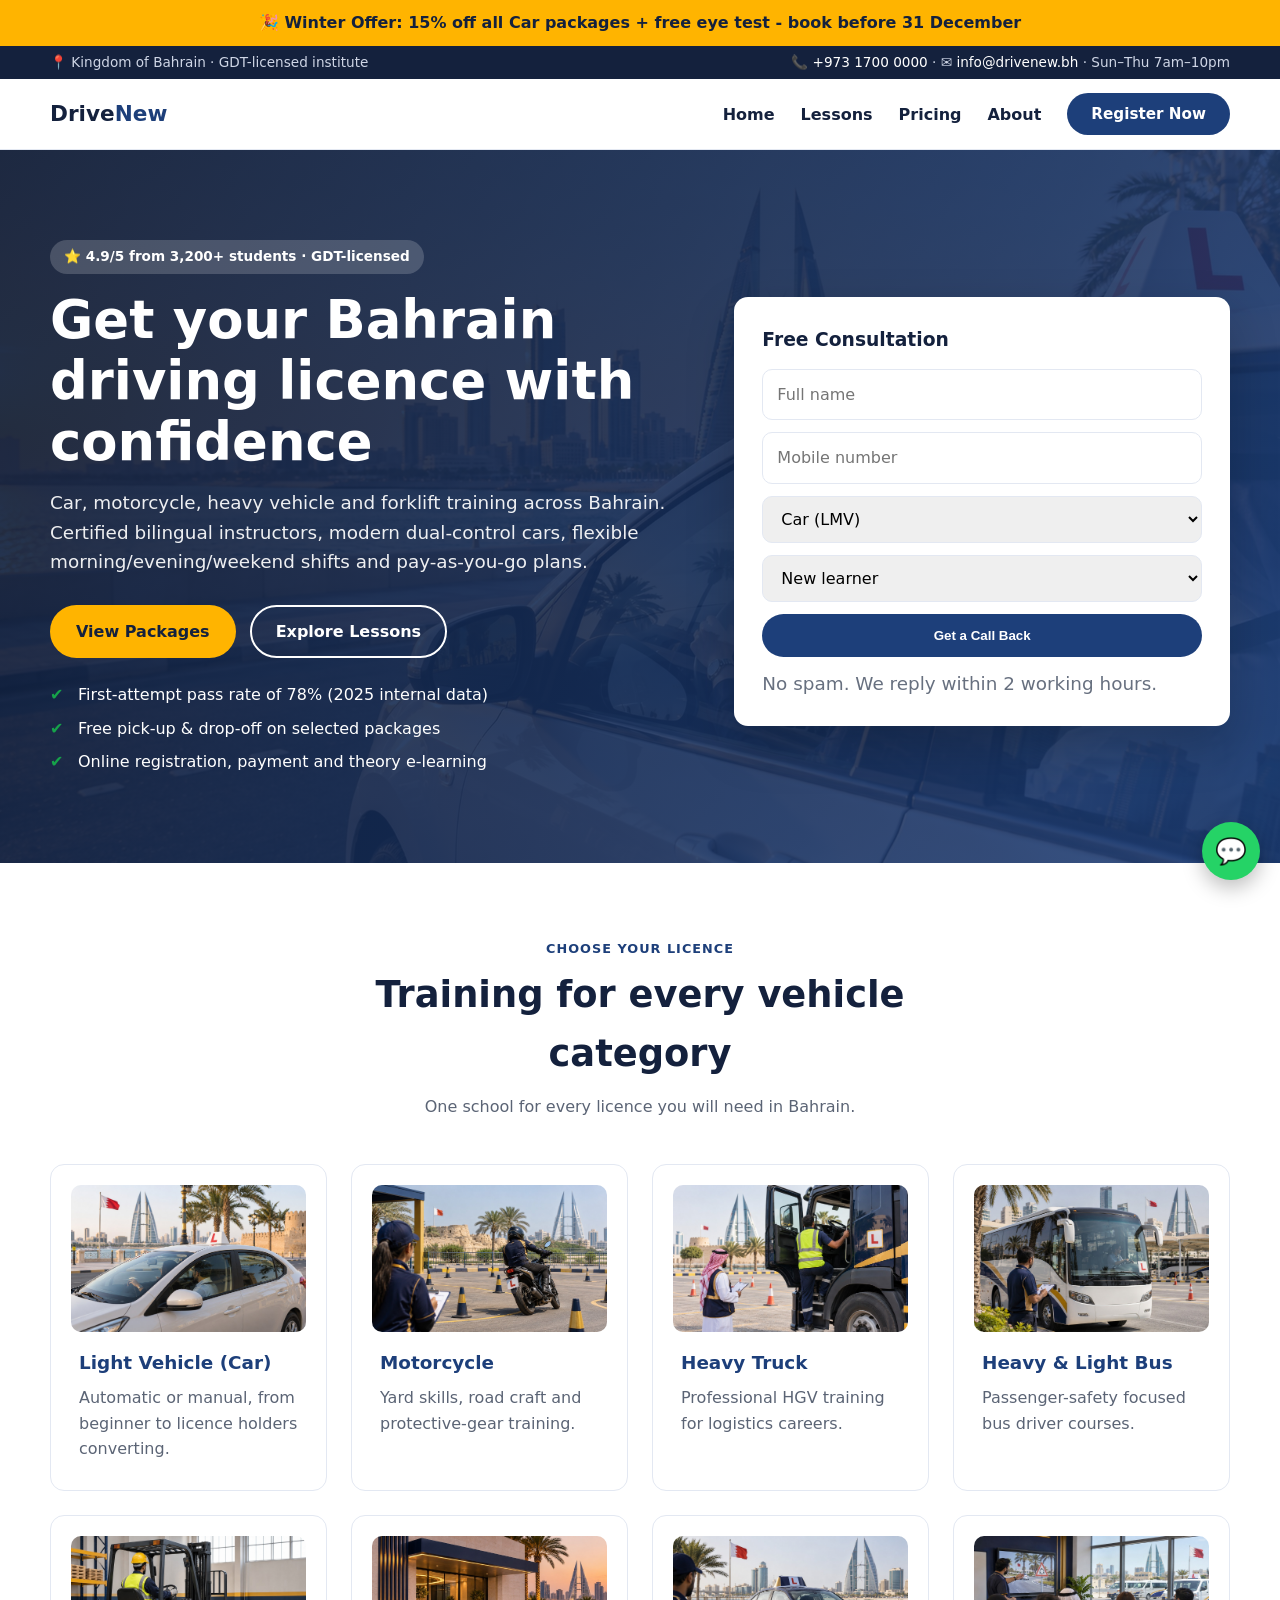
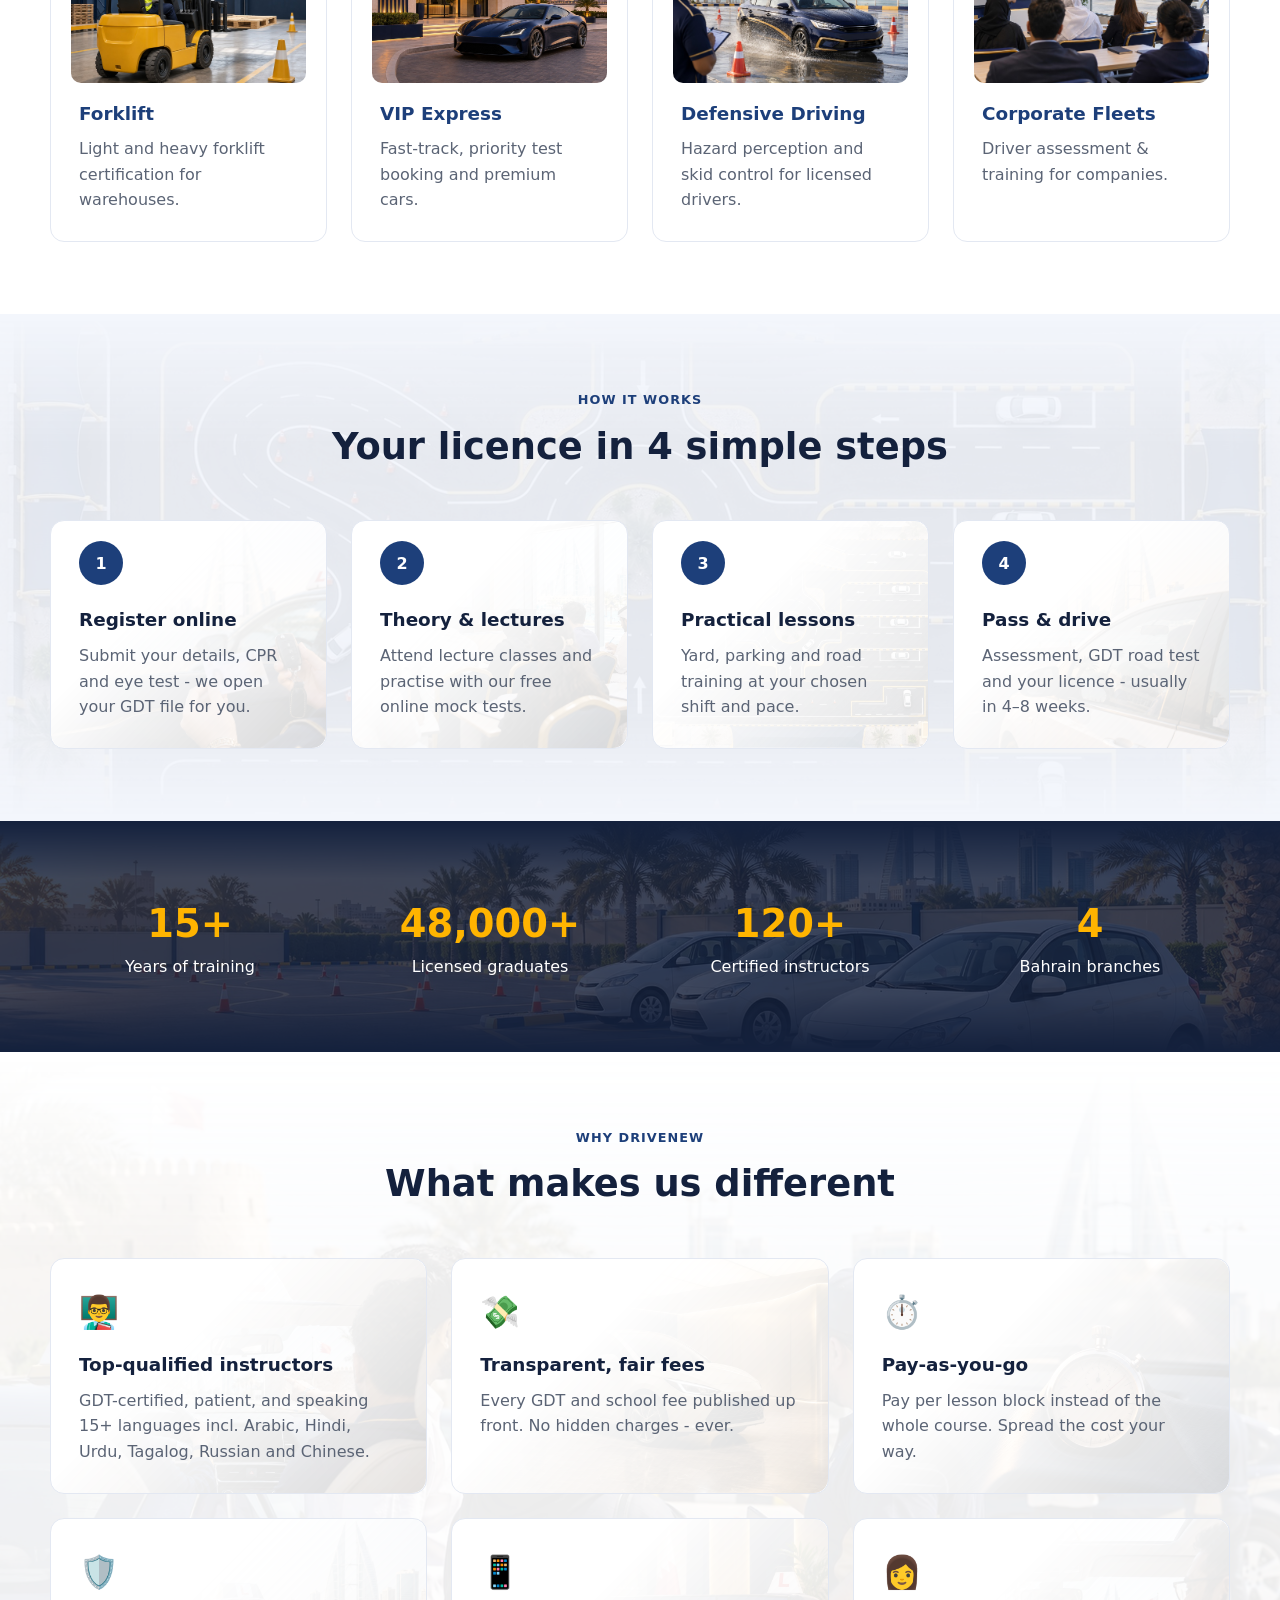
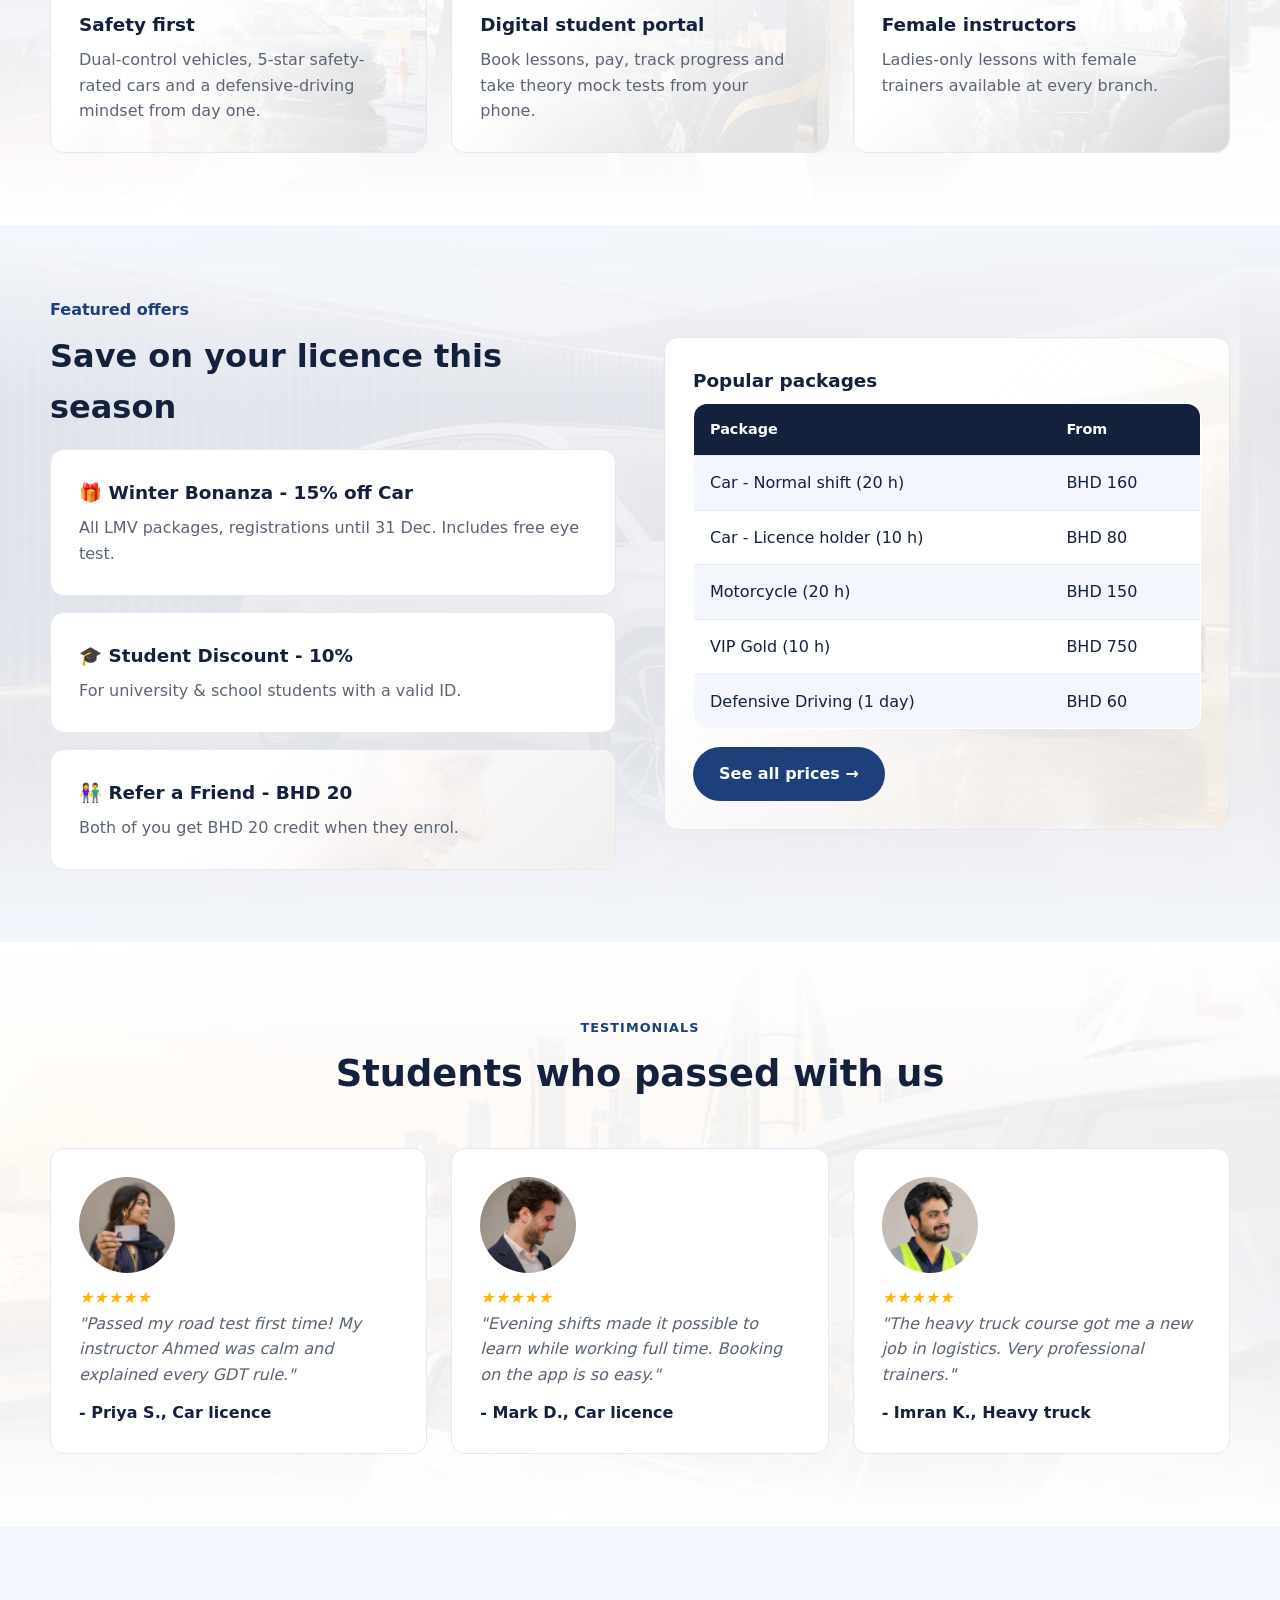
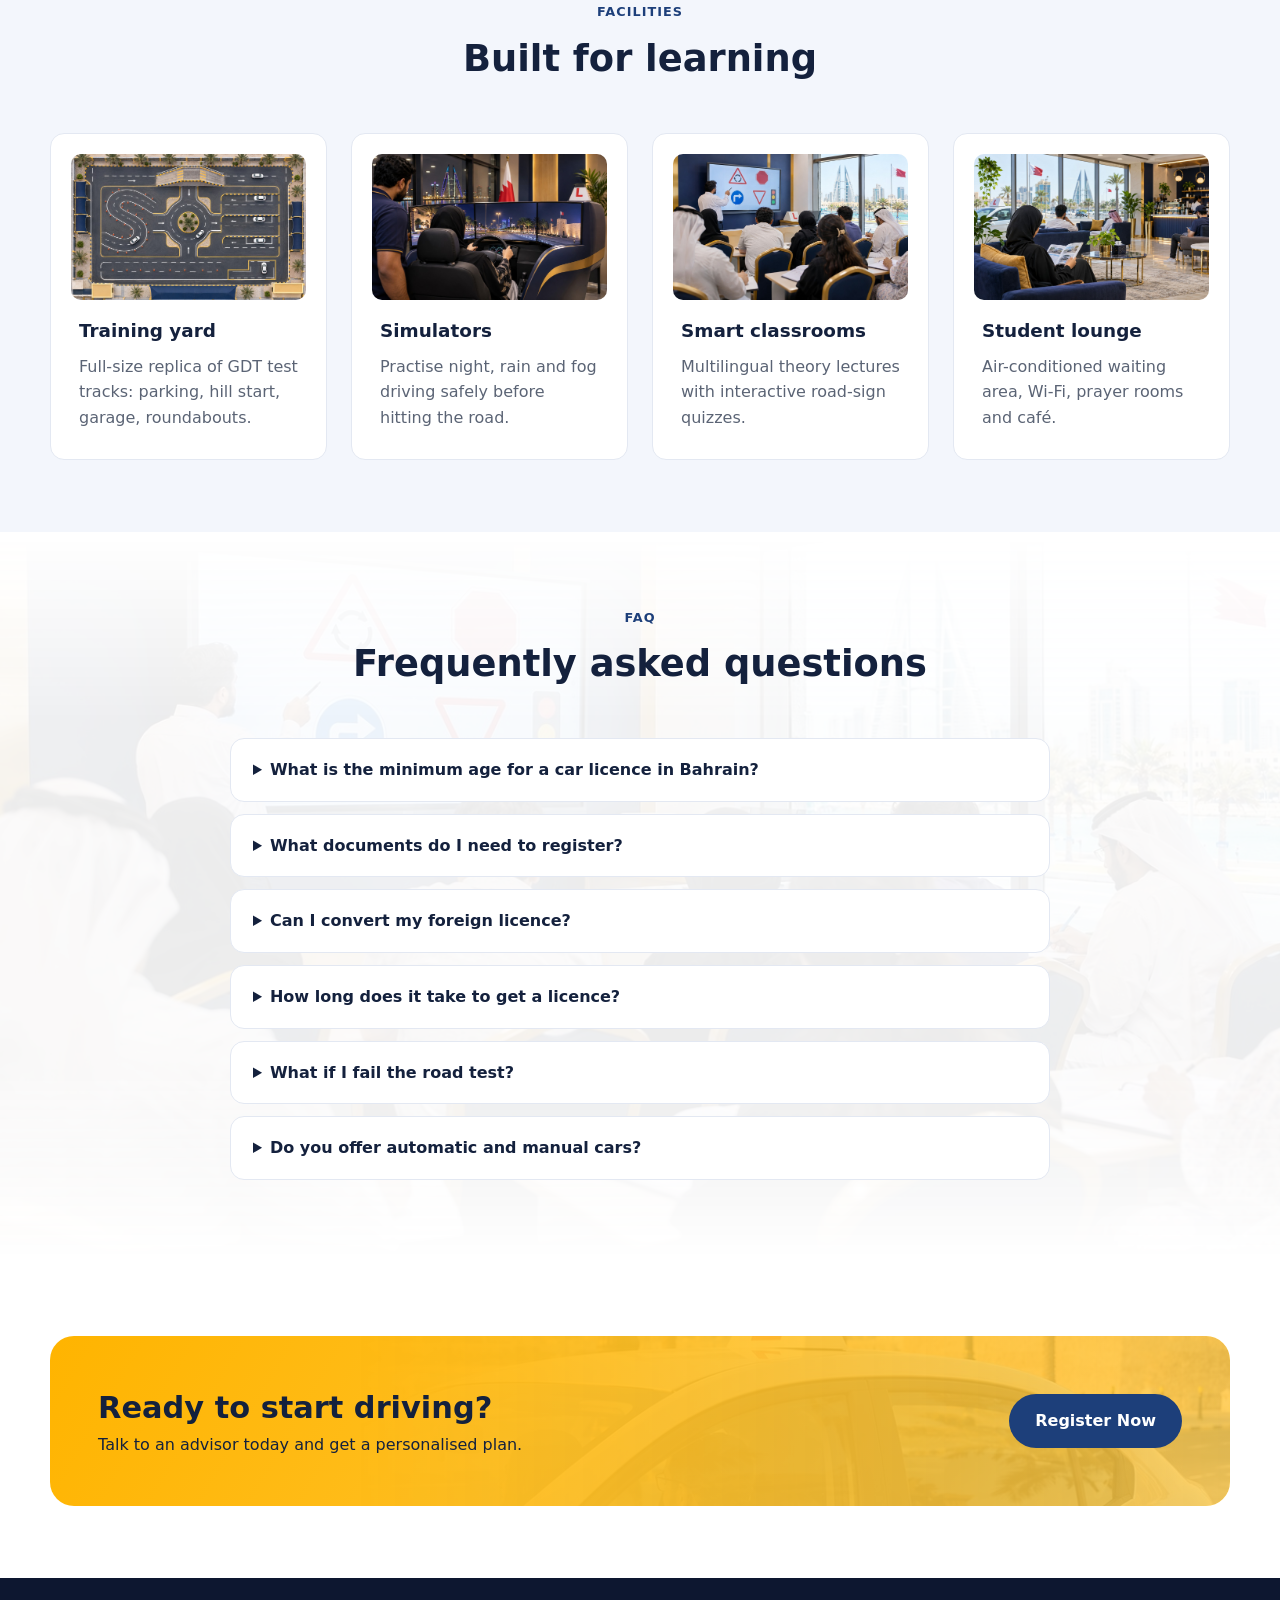
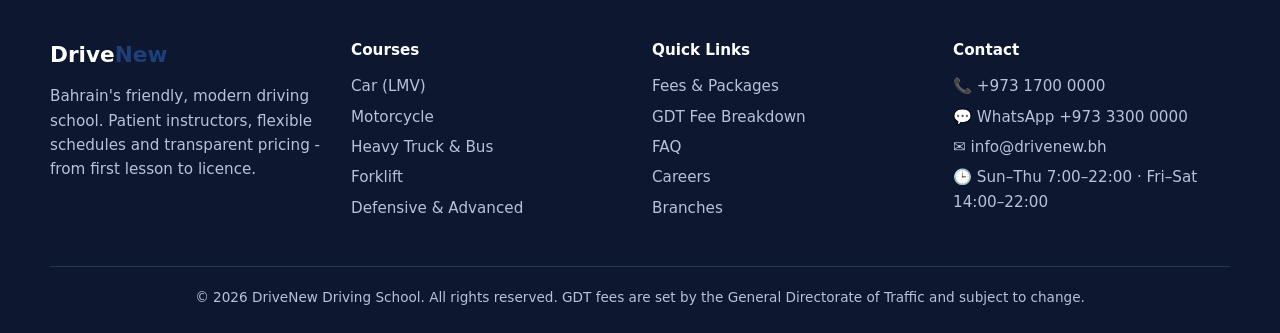
==== commit b3198f2b: "Add steering-wheel favicon and touch icons Co-Authored-By: Claude Opus 5.5 <noreply@anthropic.com> C" ====
--- a/index.html
+++ b/index.html
@@ -1,5 +1,6 @@
 <!doctype html><html lang="en"><head><meta charset="utf-8"><meta name="viewport" content="width=device-width,initial-scale=1">
 <title>Home | DriveNew Driving School Bahrain</title><meta name="description" content="GDT-licensed driving school in Bahrain for car, motorcycle, heavy vehicle and forklift licences.">
+<link rel="icon" href="assets/favicon.svg" type="image/svg+xml"><link rel="icon" href="assets/favicon-32.png" sizes="32x32"><link rel="apple-touch-icon" href="assets/apple-touch-icon.png"><meta name="theme-color" content="#1d3f7a">
 <link rel="stylesheet" href="assets/styles.css"></head><body>
 <div class="offer-strip">🎉 Winter Offer: 15% off all Car packages + free eye test - book before 31 December</div>
 <div class="topbar"><div class="container"><span>📍 Kingdom of Bahrain · GDT-licensed institute</span><span>📞 <a href="tel:+97317000000">+973 1700 0000</a><span class="hide-sm"> · ✉ <a href="mailto:info@drivenew.bh">info@drivenew.bh</a></span><span class="hide-sm"> · Sun–Thu 7am–10pm</span></span></div></div>
